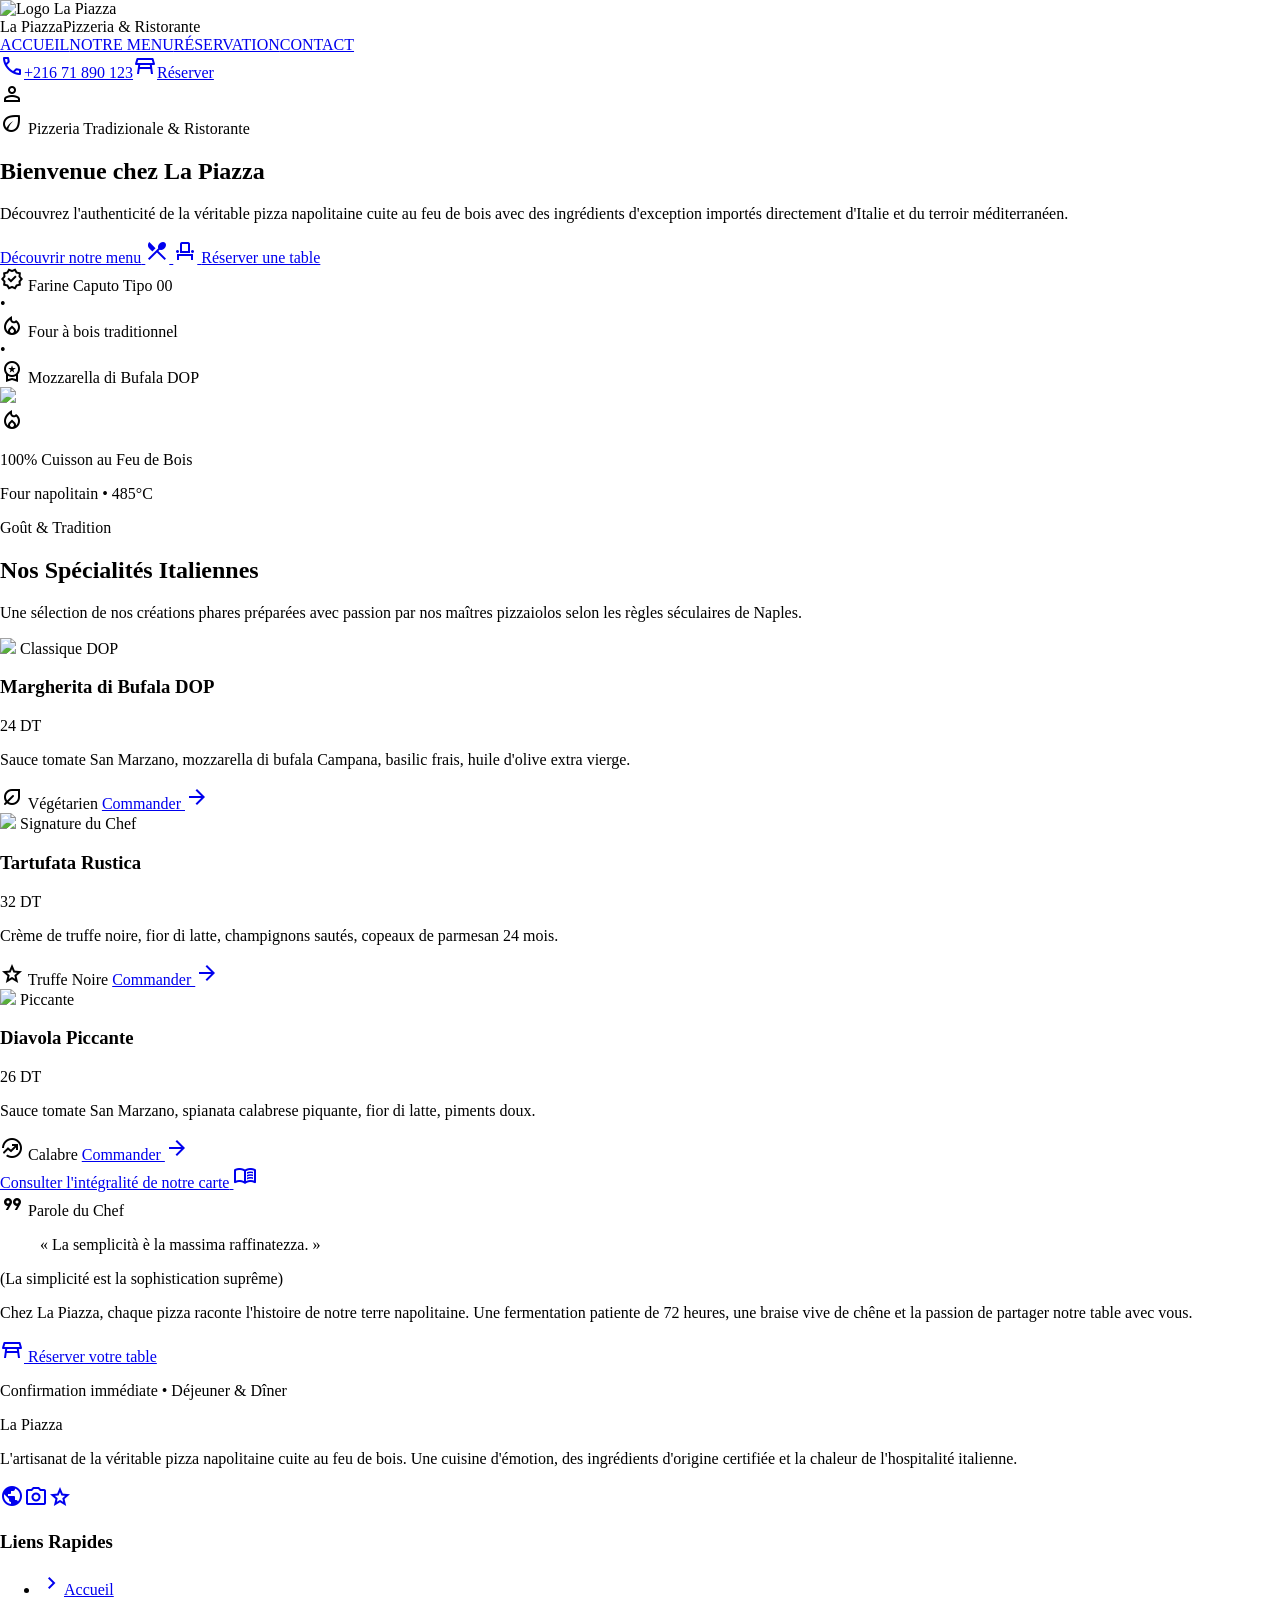
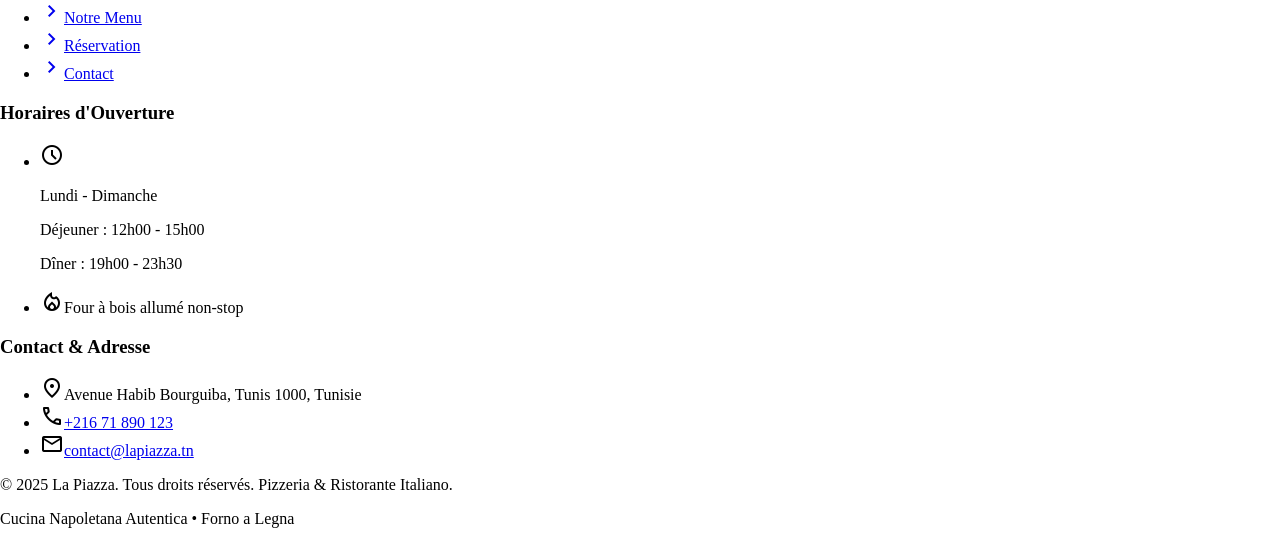
==== html/index.html @ 671ad326 "Ajout de la structure HTML de la page Accueil générée avec Google Stitch" ====
<!doctype html>

<html lang="fr">
  <head>
    <meta charset="utf-8" />
    <meta content="width=device-width, initial-scale=1.0" name="viewport" />
    <meta content="web_standard" name="shell-type" />
    <title>La Piazza - Trattoria &amp; Pizzeria Napoletana</title>
    <link href="https://fonts.googleapis.com" rel="preconnect" />
    <link crossorigin="" href="https://fonts.gstatic.com" rel="preconnect" />
    <link
      href="https://fonts.googleapis.com/css2?family=Playfair+Display:ital,wght@0,600;0,700;1,600&amp;family=Plus+Jakarta+Sans:wght@400;500;600;700&amp;display=swap"
      rel="stylesheet"
    />
    <link
      href="https://fonts.googleapis.com/css2?family=Material+Symbols+Outlined:opsz,wght,FILL,GRAD@20..48,100..700,0..1,-50..200"
      rel="stylesheet"
    />
    <link
      href="https://fonts.googleapis.com/css2?family=Material+Symbols+Outlined:wght,FILL@100..700,0..1&amp;display=swap"
      rel="stylesheet"
    />
    <style>
      @layer base {
        html,
        body {
          margin: 0;
          padding: 0;
        }
        body {
          overscroll-behavior: none;
        }
        main > :first-child {
          margin-top: 0 !important;
        }
        main > :last-child {
          margin-bottom: 0 !important;
        }
      }
      ::-webkit-scrollbar {
        display: none;
      }
    </style>
    <script src="https://cdn.tailwindcss.com"></script>
    <script id="tailwind-config">
      tailwind.config = {
        darkMode: "class",
        theme: {
          extend: {
            colors: {
              "surface-tint": "#b02d1c",
              "on-surface": "#2a170f",
              error: "#ba1a1a",
              "on-primary-fixed": "#400200",
              "on-secondary-container": "#347139",
              "surface-bright": "#fff8f6",
              "on-tertiary-fixed-variant": "#474743",
              "inverse-primary": "#ffb4a7",
              "on-tertiary": "#ffffff",
              background: "#fff8f6",
              "outline-variant": "#e1bfb9",
              surface: "#fff8f6",
              "secondary-container": "#b0f3ad",
              "surface-variant": "#ffdbce",
              "on-secondary-fixed-variant": "#12521e",
              tertiary: "#575753",
              "surface-container-lowest": "#ffffff",
              "surface-container": "#ffe9e2",
              "inverse-on-surface": "#ffede7",
              "error-container": "#ffdad6",
              "on-error-container": "#93000a",
              "primary-container": "#c83e2b",
              "tertiary-fixed-dim": "#c8c6c2",
              "inverse-surface": "#422b22",
              "tertiary-container": "#706f6b",
              "surface-container-high": "#ffe2d8",
              "surface-container-low": "#fff1ec",
              secondary: "#2e6b34",
              "on-error": "#ffffff",
              "on-secondary": "#ffffff",
              "surface-dim": "#f8d2c4",
              "on-primary-container": "#fff0ee",
              "on-primary-fixed-variant": "#8e1306",
              "on-surface-variant": "#59413d",
              "primary-fixed-dim": "#ffb4a7",
              primary: "#a62515",
              "on-background": "#2a170f",
              "on-secondary-fixed": "#002106",
              "tertiary-fixed": "#e5e2dd",
              "on-tertiary-fixed": "#1c1c19",
              "secondary-fixed": "#b0f3ad",
              "on-primary": "#ffffff",
              "secondary-fixed-dim": "#95d693",
              "on-tertiary-container": "#f6f3ee",
              "surface-container-highest": "#ffdbce",
              "primary-fixed": "#ffdad4",
              outline: "#8d706b",
            },
            borderRadius: {
              DEFAULT: "0.25rem",
              lg: "0.5rem",
              xl: "0.75rem",
              full: "9999px",
            },
            spacing: {
              "space-xl": "2.5rem",
              "space-lg": "1.5rem",
              margin: "3rem",
              "gutter-mobile": "1rem",
              gutter: "1.5rem",
              "margin-mobile": "1.25rem",
              "space-xs": "0.25rem",
              "space-md": "1rem",
              "space-sm": "0.5rem",
            },
            fontFamily: {
              "label-lg": ["Plus Jakarta Sans"],
              "label-sm": ["Plus Jakarta Sans"],
              "headline-sm": ["Playfair Display"],
              "headline-lg-mobile": ["Playfair Display"],
              "headline-xl-mobile": ["Playfair Display"],
              "body-sm": ["Plus Jakarta Sans"],
              "body-md": ["Plus Jakarta Sans"],
              "label-md": ["Plus Jakarta Sans"],
              "headline-md": ["Playfair Display"],
              "body-lg": ["Plus Jakarta Sans"],
              "headline-xl": ["Playfair Display"],
              "headline-lg": ["Playfair Display"],
            },
            fontSize: {
              "label-lg": [
                "0.875rem",
                {
                  lineHeight: "1.25rem",
                  letterSpacing: "0.04em",
                  fontWeight: "600",
                },
              ],
              "label-sm": [
                "0.6875rem",
                {
                  lineHeight: "0.875rem",
                  letterSpacing: "0.08em",
                  fontWeight: "500",
                },
              ],
              "headline-sm": [
                "1.25rem",
                {
                  lineHeight: "1.75rem",
                  letterSpacing: "0.01em",
                  fontWeight: "600",
                },
              ],
              "headline-lg-mobile": [
                "1.75rem",
                {
                  lineHeight: "2.25rem",
                  letterSpacing: "0em",
                  fontWeight: "600",
                },
              ],
              "headline-xl-mobile": [
                "2.25rem",
                {
                  lineHeight: "2.75rem",
                  letterSpacing: "-0.01em",
                  fontWeight: "600",
                },
              ],
              "body-sm": [
                "0.875rem",
                {
                  lineHeight: "1.25rem",
                  letterSpacing: "0.005em",
                  fontWeight: "400",
                },
              ],
              "body-md": [
                "1rem",
                {
                  lineHeight: "1.5rem",
                  letterSpacing: "0em",
                  fontWeight: "400",
                },
              ],
              "label-md": [
                "0.75rem",
                {
                  lineHeight: "1rem",
                  letterSpacing: "0.06em",
                  fontWeight: "600",
                },
              ],
              "headline-md": [
                "1.75rem",
                {
                  lineHeight: "2.25rem",
                  letterSpacing: "0em",
                  fontWeight: "600",
                },
              ],
              "body-lg": [
                "1.125rem",
                {
                  lineHeight: "1.75rem",
                  letterSpacing: "0em",
                  fontWeight: "400",
                },
              ],
              "headline-xl": [
                "3.5rem",
                {
                  lineHeight: "4rem",
                  letterSpacing: "-0.02em",
                  fontWeight: "600",
                },
              ],
              "headline-lg": [
                "2.5rem",
                {
                  lineHeight: "3rem",
                  letterSpacing: "-0.015em",
                  fontWeight: "600",
                },
              ],
            },
          },
        },
      };
    </script>
  </head>
  <body class="bg-surface text-on-surface antialiased">
    <header
      class="fixed top-0 left-0 w-full z-50 bg-surface-container-lowest/95 backdrop-blur-md shadow-[0_2px_12px_rgba(44,24,16,0.06)] border-b border-outline-variant/40"
    >
      <div
        class="h-20 max-w-7xl mx-auto px-6 lg:px-12 flex items-center justify-between gap-4"
      >
        <div class="flex items-center gap-3">
          <img
            alt="Logo La Piazza"
            class="h-8 w-auto object-contain"
            src="https://lh3.googleusercontent.com/aida/[base64]"
          />
          <div class="flex flex-col">
            <span
              class="font-headline-sm text-headline-sm text-on-surface font-bold tracking-tight leading-none"
              >La Piazza</span
            ><span
              class="font-label-sm text-label-sm uppercase tracking-widest text-secondary font-semibold mt-0.5"
              >Pizzeria &amp; Ristorante</span
            >
          </div>
        </div>
        <nav
          class="hidden lg:flex items-center gap-2"
          data-active-classes="bg-primary-container text-on-primary-container font-semibold rounded-lg px-3 py-1.5 shadow-sm"
        >
          <a
            aria-current="page"
            class="transition-colors bg-primary-container text-on-primary-container font-semibold rounded-lg px-3 py-1.5 shadow-sm"
            data-path="accueil"
            href="#"
            >ACCUEIL</a
          ><a
            class="px-3 py-1.5 font-label-lg text-label-lg text-on-surface-variant hover:text-on-surface transition-colors rounded-lg"
            data-path="notre-menu"
            href="#"
            >NOTRE MENU</a
          ><a
            class="px-3 py-1.5 font-label-lg text-label-lg text-on-surface-variant hover:text-on-surface transition-colors rounded-lg"
            data-path="reservation"
            href="#"
            >RÉSERVATION</a
          ><a
            class="px-3 py-1.5 font-label-lg text-label-lg text-on-surface-variant hover:text-on-surface transition-colors rounded-lg"
            data-path="contact"
            href="#"
            >CONTACT</a
          >
        </nav>
        <div class="flex items-center gap-4">
          <a
            class="hidden sm:flex items-center gap-2 px-3 py-1.5 rounded-full bg-surface-container-low text-on-surface-variant hover:text-on-surface transition-colors"
            href="tel:+21671890123"
            ><span class="material-symbols-outlined text-[18px] text-secondary"
              >call</span
            ><span
              class="font-label-sm text-label-sm font-semibold tracking-wider"
              >+216 71 890 123</span
            ></a
          ><a
            class="inline-flex items-center justify-center px-5 py-2.5 rounded-lg bg-primary-container text-on-primary-container font-label-lg text-label-lg tracking-wide hover:bg-primary transition-all shadow-sm active:scale-95"
            data-path="reservation"
            href="#"
            ><span class="material-symbols-outlined text-[18px] mr-1.5"
              >table_restaurant</span
            >Réserver</a
          >
          <div
            class="w-8 h-8 rounded-full bg-primary flex items-center justify-center shrink-0"
          >
            <span class="material-symbols-outlined text-on-primary text-[18px]"
              >person</span
            >
          </div>
        </div>
      </div>
    </header>
    <main class="w-full pt-20 bg-surface min-h-[calc(100vh-80px)]">
      <div class="flex flex-col w-full">
        <!-- 1. HERO SECTION -->
        <section
          class="w-full bg-surface-bright py-12 lg:py-20 px-6 lg:px-12 relative overflow-hidden"
        >
          <!-- Subtle ambient glow background decoration -->
          <div
            class="absolute -top-32 -left-32 w-96 h-96 rounded-full bg-surface-container opacity-60 blur-3xl pointer-events-none"
          ></div>
          <div
            class="absolute top-1/2 -right-32 w-96 h-96 rounded-full bg-surface-container-high opacity-40 blur-3xl pointer-events-none"
          ></div>
          <div class="max-w-7xl mx-auto relative z-10">
            <div
              class="grid grid-cols-1 lg:grid-cols-12 gap-12 lg:gap-16 items-center"
            >
              <!-- Left Column: Story & CTAs -->
              <div class="lg:col-span-7 flex flex-col items-start space-y-6">
                <!-- Italian Heritage Badge -->
                <div
                  class="inline-flex items-center gap-2 px-3.5 py-1.5 rounded-full bg-secondary/10 text-secondary"
                >
                  <span class="material-symbols-outlined text-[18px]">eco</span>
                  <span
                    class="font-label-sm text-label-sm uppercase tracking-wider font-semibold"
                    >Pizzeria Tradizionale &amp; Ristorante</span
                  >
                </div>
                <!-- Main Title -->
                <h1
                  class="font-headline-xl text-headline-xl text-on-surface tracking-tight leading-tight"
                >
                  Bienvenue chez
                  <span class="italic text-primary-container">La Piazza</span>
                </h1>
                <!-- Subtitle / Brand Promise -->
                <p
                  class="font-body-lg text-body-lg text-on-surface-variant max-w-2xl leading-relaxed"
                >
                  Découvrez l'authenticité de la véritable pizza napolitaine
                  cuite au feu de bois avec des ingrédients d'exception importés
                  directement d'Italie et du terroir méditerranéen.
                </p>
                <!-- Action Buttons -->
                <div class="flex flex-wrap items-center gap-4 pt-2">
                  <a
                    class="inline-flex items-center justify-center px-7 py-3.5 rounded-lg bg-primary-container text-on-primary-container font-label-lg text-label-lg shadow-md hover:bg-primary transition-all duration-200 transform hover:-translate-y-0.5"
                    data-path="notre-menu"
                    href="#"
                  >
                    <span>Découvrir notre menu</span>
                    <span class="material-symbols-outlined text-[18px] ml-2"
                      >restaurant_menu</span
                    >
                  </a>
                  <a
                    class="inline-flex items-center justify-center px-7 py-3.5 rounded-lg bg-surface-container-low text-on-surface font-label-lg text-label-lg shadow-sm hover:bg-on-surface hover:text-surface-container-lowest transition-all duration-200"
                    data-path="reservation"
                    href="#"
                  >
                    <span class="material-symbols-outlined text-[18px] mr-2"
                      >event_seat</span
                    >
                    <span>Réserver une table</span>
                  </a>
                </div>
                <!-- Quick Provenance Highlights -->
                <div class="pt-6 w-full">
                  <div
                    class="flex flex-wrap items-center gap-y-3 gap-x-6 text-on-surface-variant font-label-md text-label-md"
                  >
                    <div class="flex items-center gap-2">
                      <span
                        class="material-symbols-outlined text-secondary text-[18px]"
                        >verified</span
                      >
                      <span>Farine Caputo Tipo 00</span>
                    </div>
                    <span class="text-tertiary-fixed-dim hidden sm:inline"
                      >•</span
                    >
                    <div class="flex items-center gap-2">
                      <span
                        class="material-symbols-outlined text-primary-container text-[18px]"
                        >local_fire_department</span
                      >
                      <span>Four à bois traditionnel</span>
                    </div>
                    <span class="text-tertiary-fixed-dim hidden sm:inline"
                      >•</span
                    >
                    <div class="flex items-center gap-2">
                      <span
                        class="material-symbols-outlined text-secondary text-[18px]"
                        >workspace_premium</span
                      >
                      <span>Mozzarella di Bufala DOP</span>
                    </div>
                  </div>
                </div>
              </div>
              <!-- Right Column: Visual Anchor with Floating Badge -->
              <div class="lg:col-span-5 relative">
                <div class="relative mx-auto max-w-md lg:max-w-none">
                  <!-- Background Framing Card Accent -->
                  <div
                    class="absolute -inset-3 bg-surface-container rounded-2xl transform rotate-1 scale-98 transition-transform duration-500"
                  ></div>
                  <!-- Pizza Showcase Card -->
                  <div
                    class="relative rounded-2xl overflow-hidden shadow-xl bg-surface-container-lowest"
                  >
                    <img
                      class="w-full h-[420px] object-cover hover:scale-105 transition-transform duration-700"
                      data-alt="Close-up rustic table in an authentic Italian trattoria with a steaming Neapolitan pizza fresh from a wood-fired brick oven. Blistered leopard crust, creamy buffalo mozzarella melted with vibrant San Marzano tomato sauce, fresh green basil leaves, and a drizzle of golden olive oil. Warm amber glow and rustic wooden ambiance."
                      src="https://lh3.googleusercontent.com/aida-public/[base64]"
                    />
                    <!-- Floating Wood-fired Badge -->
                    <div
                      class="absolute bottom-4 left-4 right-4 sm:right-auto bg-surface-container-lowest/95 backdrop-blur-md px-4 py-3 rounded-xl shadow-lg flex items-center gap-3"
                    >
                      <div
                        class="w-10 h-10 rounded-lg bg-primary-container flex items-center justify-center text-on-primary-container shrink-0"
                      >
                        <span class="material-symbols-outlined text-[22px]"
                          >local_fire_department</span
                        >
                      </div>
                      <div>
                        <p
                          class="font-label-lg text-label-lg text-on-surface font-bold leading-tight"
                        >
                          100% Cuisson au Feu de Bois
                        </p>
                        <p
                          class="font-label-sm text-label-sm text-secondary font-medium mt-0.5"
                        >
                          Four napolitain • 485°C
                        </p>
                      </div>
                    </div>
                  </div>
                </div>
              </div>
            </div>
          </div>
        </section>
        <!-- 2. SECTION 'NOS SPÉCIALITÉS' -->
        <section class="w-full bg-surface py-20 px-6 lg:px-12">
          <div class="max-w-7xl mx-auto space-y-14">
            <!-- Section Header -->
            <div class="text-center max-w-2xl mx-auto space-y-3">
              <span
                class="inline-block font-label-md text-label-md text-secondary font-bold tracking-widest uppercase"
              >
                Goût &amp; Tradition
              </span>
              <h2
                class="font-headline-lg text-headline-lg text-on-surface tracking-tight"
              >
                Nos Spécialités Italiennes
              </h2>
              <p
                class="font-body-md text-body-md text-on-surface-variant leading-relaxed"
              >
                Une sélection de nos créations phares préparées avec passion par
                nos maîtres pizzaiolos selon les règles séculaires de Naples.
              </p>
            </div>
            <!-- 3-Column Dish Cards -->
            <div class="grid grid-cols-1 md:grid-cols-2 lg:grid-cols-3 gap-8">
              <!-- Card 1: Margherita di Bufala DOP -->
              <article
                class="group rounded-2xl bg-surface-container-lowest p-5 flex flex-col justify-between shadow-sm hover:shadow-xl transition-all duration-300 transform hover:-translate-y-1"
              >
                <div class="space-y-4">
                  <div
                    class="relative w-full h-56 rounded-xl overflow-hidden bg-surface-container"
                  >
                    <img
                      class="w-full h-full object-cover group-hover:scale-105 transition-transform duration-500"
                      data-alt="Traditional Neapolitan Margherita di Bufala pizza with thick airy blistered cornicione crust, red San Marzano sauce, generous white buffalo mozzarella pools, fresh vibrant green basil leaves, and golden extra virgin olive oil drops on ceramic plate."
                      src="https://lh3.googleusercontent.com/aida-public/[base64]"
                    />
                    <span
                      class="absolute top-3 left-3 bg-secondary/90 backdrop-blur-xs text-on-secondary px-3 py-1 rounded-full font-label-sm text-label-sm tracking-wide uppercase font-semibold"
                    >
                      Classique DOP
                    </span>
                  </div>
                  <div class="space-y-2">
                    <div class="flex items-baseline justify-between gap-3">
                      <h3
                        class="font-headline-sm text-headline-sm text-on-surface font-bold group-hover:text-primary-container transition-colors"
                      >
                        Margherita di Bufala DOP
                      </h3>
                      <span
                        class="font-label-lg text-label-lg text-primary-container font-bold shrink-0"
                      >
                        24 DT
                      </span>
                    </div>
                    <p
                      class="font-body-sm text-body-sm text-on-surface-variant leading-relaxed"
                    >
                      Sauce tomate San Marzano, mozzarella di bufala Campana,
                      basilic frais, huile d'olive extra vierge.
                    </p>
                  </div>
                </div>
                <div class="pt-6 mt-4 flex items-center justify-between">
                  <span
                    class="inline-flex items-center gap-1.5 px-2.5 py-1 rounded-full bg-secondary/10 text-secondary font-label-sm text-label-sm"
                  >
                    <span class="material-symbols-outlined text-[14px]"
                      >nest_eco_leaf</span
                    >
                    Végétarien
                  </span>
                  <a
                    class="inline-flex items-center text-primary-container font-label-lg text-label-lg group-hover:translate-x-1 transition-transform"
                    data-path="reservation"
                    href="#"
                  >
                    Commander
                    <span class="material-symbols-outlined text-[18px] ml-1"
                      >arrow_forward</span
                    >
                  </a>
                </div>
              </article>
              <!-- Card 2: Tartufata Rustica -->
              <article
                class="group rounded-2xl bg-surface-container-lowest p-5 flex flex-col justify-between shadow-sm hover:shadow-xl transition-all duration-300 transform hover:-translate-y-1"
              >
                <div class="space-y-4">
                  <div
                    class="relative w-full h-56 rounded-xl overflow-hidden bg-surface-container"
                  >
                    <img
                      class="w-full h-full object-cover group-hover:scale-105 transition-transform duration-500"
                      data-alt="Gourmet white pizza Tartufata topped with generous black truffle cream, melting fior di latte mozzarella, tender sauteed porcini mushrooms, and shaved 24-month aged Parmigiano Reggiano on an airy charred dough crust."
                      src="https://lh3.googleusercontent.com/aida-public/[base64]"
                    />
                    <span
                      class="absolute top-3 left-3 bg-surface-container-highest/90 backdrop-blur-xs text-on-surface px-3 py-1 rounded-full font-label-sm text-label-sm tracking-wide uppercase font-semibold"
                    >
                      Signature du Chef
                    </span>
                  </div>
                  <div class="space-y-2">
                    <div class="flex items-baseline justify-between gap-3">
                      <h3
                        class="font-headline-sm text-headline-sm text-on-surface font-bold group-hover:text-primary-container transition-colors"
                      >
                        Tartufata Rustica
                      </h3>
                      <span
                        class="font-label-lg text-label-lg text-primary-container font-bold shrink-0"
                      >
                        32 DT
                      </span>
                    </div>
                    <p
                      class="font-body-sm text-body-sm text-on-surface-variant leading-relaxed"
                    >
                      Crème de truffe noire, fior di latte, champignons sautés,
                      copeaux de parmesan 24 mois.
                    </p>
                  </div>
                </div>
                <div class="pt-6 mt-4 flex items-center justify-between">
                  <span
                    class="inline-flex items-center gap-1.5 px-2.5 py-1 rounded-full bg-surface-container text-on-surface-variant font-label-sm text-label-sm"
                  >
                    <span class="material-symbols-outlined text-[14px]"
                      >star</span
                    >
                    Truffe Noire
                  </span>
                  <a
                    class="inline-flex items-center text-primary-container font-label-lg text-label-lg group-hover:translate-x-1 transition-transform"
                    data-path="reservation"
                    href="#"
                  >
                    Commander
                    <span class="material-symbols-outlined text-[18px] ml-1"
                      >arrow_forward</span
                    >
                  </a>
                </div>
              </article>
              <!-- Card 3: Diavola Piccante -->
              <article
                class="group rounded-2xl bg-surface-container-lowest p-5 flex flex-col justify-between shadow-sm hover:shadow-xl transition-all duration-300 transform hover:-translate-y-1"
              >
                <div class="space-y-4">
                  <div
                    class="relative w-full h-56 rounded-xl overflow-hidden bg-surface-container"
                  >
                    <img
                      class="w-full h-full object-cover group-hover:scale-105 transition-transform duration-500"
                      data-alt="Spicy Diavola pizza with wood-fired crispy crust, rich tomato base, molten fior di latte cheese, thinly sliced spicy Calabrian spianata salami, and mild chili peppers baked to perfection."
                      src="https://lh3.googleusercontent.com/aida-public/[base64]"
                    />
                    <span
                      class="absolute top-3 left-3 bg-primary-container/90 backdrop-blur-xs text-on-primary-container px-3 py-1 rounded-full font-label-sm text-label-sm tracking-wide uppercase font-semibold"
                    >
                      Piccante
                    </span>
                  </div>
                  <div class="space-y-2">
                    <div class="flex items-baseline justify-between gap-3">
                      <h3
                        class="font-headline-sm text-headline-sm text-on-surface font-bold group-hover:text-primary-container transition-colors"
                      >
                        Diavola Piccante
                      </h3>
                      <span
                        class="font-label-lg text-label-lg text-primary-container font-bold shrink-0"
                      >
                        26 DT
                      </span>
                    </div>
                    <p
                      class="font-body-sm text-body-sm text-on-surface-variant leading-relaxed"
                    >
                      Sauce tomate San Marzano, spianata calabrese piquante,
                      fior di latte, piments doux.
                    </p>
                  </div>
                </div>
                <div class="pt-6 mt-4 flex items-center justify-between">
                  <span
                    class="inline-flex items-center gap-1.5 px-2.5 py-1 rounded-full bg-primary-fixed text-on-primary-fixed-variant font-label-sm text-label-sm"
                  >
                    <span class="material-symbols-outlined text-[14px]"
                      >whatshot</span
                    >
                    Calabre
                  </span>
                  <a
                    class="inline-flex items-center text-primary-container font-label-lg text-label-lg group-hover:translate-x-1 transition-transform"
                    data-path="reservation"
                    href="#"
                  >
                    Commander
                    <span class="material-symbols-outlined text-[18px] ml-1"
                      >arrow_forward</span
                    >
                  </a>
                </div>
              </article>
            </div>
            <!-- Menu CTA Center Anchor -->
            <div class="flex justify-center pt-4">
              <a
                class="inline-flex items-center gap-2 px-6 py-3 rounded-lg bg-surface-container-high text-on-surface font-label-lg text-label-lg hover:bg-surface-variant transition-colors shadow-sm"
                data-path="notre-menu"
                href="#"
              >
                <span>Consulter l'intégralité de notre carte</span>
                <span class="material-symbols-outlined text-[18px]"
                  >menu_book</span
                >
              </a>
            </div>
          </div>
        </section>
        <!-- 3. INTERMEDIATE WELCOMING BANNER (CHEF QUOTE) -->
        <section class="w-full pb-20 px-6 lg:px-12 bg-surface">
          <div class="max-w-7xl mx-auto">
            <div
              class="relative rounded-3xl overflow-hidden bg-inverse-surface text-inverse-on-surface px-8 py-14 lg:p-16 shadow-xl"
            >
              <!-- Background Ambient Glows inside banner -->
              <div
                class="absolute -right-20 -bottom-20 w-80 h-80 rounded-full bg-primary/20 blur-3xl pointer-events-none"
              ></div>
              <div
                class="absolute -left-20 -top-20 w-80 h-80 rounded-full bg-secondary/20 blur-3xl pointer-events-none"
              ></div>
              <div
                class="relative z-10 grid grid-cols-1 lg:grid-cols-12 gap-10 items-center"
              >
                <div class="lg:col-span-8 space-y-6">
                  <div
                    class="inline-flex items-center gap-2 text-secondary-fixed"
                  >
                    <span class="material-symbols-outlined text-[20px]"
                      >format_quote</span
                    >
                    <span
                      class="font-label-sm text-label-sm uppercase tracking-widest font-semibold"
                      >Parole du Chef</span
                    >
                  </div>
                  <div class="space-y-2">
                    <blockquote
                      class="font-headline-md text-headline-md text-surface-container-lowest font-medium leading-snug"
                    >
                      « La semplicità è la massima raffinatezza. »
                    </blockquote>
                    <p
                      class="font-body-md text-body-md text-surface-dim italic"
                    >
                      (La simplicité est la sophistication suprême)
                    </p>
                  </div>
                  <p
                    class="font-body-sm text-body-sm text-surface-dim max-w-2xl leading-relaxed"
                  >
                    Chez La Piazza, chaque pizza raconte l'histoire de notre
                    terre napolitaine. Une fermentation patiente de 72 heures,
                    une braise vive de chêne et la passion de partager notre
                    table avec vous.
                  </p>
                </div>
                <div
                  class="lg:col-span-4 flex flex-col sm:flex-row lg:flex-col items-start lg:items-end justify-center gap-4"
                >
                  <a
                    class="w-full sm:w-auto lg:w-full inline-flex items-center justify-center px-8 py-4 rounded-xl bg-primary-container text-on-primary-container font-label-lg text-label-lg shadow-lg hover:bg-primary transition-all duration-200 transform hover:scale-[1.02] text-center"
                    data-path="reservation"
                    href="#"
                  >
                    <span class="material-symbols-outlined text-[20px] mr-2"
                      >table_restaurant</span
                    >
                    <span>Réserver votre table</span>
                  </a>
                  <p
                    class="font-label-sm text-label-sm text-tertiary-fixed-dim text-center lg:text-right w-full"
                  >
                    Confirmation immédiate • Déjeuner &amp; Dîner
                  </p>
                </div>
              </div>
            </div>
          </div>
        </section>
      </div>
    </main>
    <footer
      class="w-full bg-inverse-surface text-inverse-on-surface pt-16 pb-8 border-t border-outline/20"
    >
      <div class="max-w-7xl mx-auto px-6 lg:px-12">
        <div
          class="grid grid-cols-1 md:grid-cols-2 lg:grid-cols-4 gap-10 pb-12"
        >
          <div class="space-y-4">
            <div class="flex items-center gap-3">
              <span
                class="font-headline-md text-headline-md text-surface-container-lowest font-bold tracking-tight"
                >La Piazza</span
              >
              <div
                class="flex h-3 w-6 rounded-xs overflow-hidden shadow-xs shrink-0"
              >
                <span class="w-1/3 h-full bg-secondary"></span
                ><span class="w-1/3 h-full bg-surface-container-lowest"></span
                ><span class="w-1/3 h-full bg-primary-container"></span>
              </div>
            </div>
            <p
              class="font-body-sm text-body-sm text-surface-dim leading-relaxed"
            >
              L'artisanat de la véritable pizza napolitaine cuite au feu de
              bois. Une cuisine d'émotion, des ingrédients d'origine certifiée
              et la chaleur de l'hospitalité italienne.
            </p>
            <div class="flex items-center gap-3 pt-2">
              <a
                aria-label="Facebook"
                class="w-9 h-9 rounded-full bg-tertiary-container/40 flex items-center justify-center text-surface-container-lowest hover:bg-primary-container hover:text-on-primary-container transition-all"
                href="#"
                ><span class="material-symbols-outlined text-[18px]"
                  >public</span
                ></a
              ><a
                aria-label="Instagram"
                class="w-9 h-9 rounded-full bg-tertiary-container/40 flex items-center justify-center text-surface-container-lowest hover:bg-primary-container hover:text-on-primary-container transition-all"
                href="#"
                ><span class="material-symbols-outlined text-[18px]"
                  >photo_camera</span
                ></a
              ><a
                aria-label="TripAdvisor"
                class="w-9 h-9 rounded-full bg-tertiary-container/40 flex items-center justify-center text-surface-container-lowest hover:bg-primary-container hover:text-on-primary-container transition-all"
                href="#"
                ><span class="material-symbols-outlined text-[18px]"
                  >star</span
                ></a
              >
            </div>
          </div>
          <div class="space-y-4">
            <h3
              class="font-headline-sm text-headline-sm text-surface-container-lowest font-bold"
            >
              Liens Rapides
            </h3>
            <ul class="space-y-2.5">
              <li role="none">
                <a
                  class="font-body-sm text-body-sm text-surface-dim hover:text-surface-container-lowest transition-colors flex items-center gap-2"
                  data-path="accueil"
                  href="#"
                  ><span
                    class="material-symbols-outlined text-[14px] text-primary-fixed-dim"
                    >chevron_right</span
                  >Accueil</a
                >
              </li>
              <li role="none">
                <a
                  class="font-body-sm text-body-sm text-surface-dim hover:text-surface-container-lowest transition-colors flex items-center gap-2"
                  data-path="notre-menu"
                  href="#"
                  ><span
                    class="material-symbols-outlined text-[14px] text-primary-fixed-dim"
                    >chevron_right</span
                  >Notre Menu</a
                >
              </li>
              <li role="none">
                <a
                  class="font-body-sm text-body-sm text-surface-dim hover:text-surface-container-lowest transition-colors flex items-center gap-2"
                  data-path="reservation"
                  href="#"
                  ><span
                    class="material-symbols-outlined text-[14px] text-primary-fixed-dim"
                    >chevron_right</span
                  >Réservation</a
                >
              </li>
              <li role="none">
                <a
                  class="font-body-sm text-body-sm text-surface-dim hover:text-surface-container-lowest transition-colors flex items-center gap-2"
                  data-path="contact"
                  href="#"
                  ><span
                    class="material-symbols-outlined text-[14px] text-primary-fixed-dim"
                    >chevron_right</span
                  >Contact</a
                >
              </li>
            </ul>
          </div>
          <div class="space-y-4">
            <h3
              class="font-headline-sm text-headline-sm text-surface-container-lowest font-bold"
            >
              Horaires d'Ouverture
            </h3>
            <ul class="space-y-3 font-body-sm text-body-sm text-surface-dim">
              <li class="flex items-start gap-2.5">
                <span
                  class="material-symbols-outlined text-secondary-fixed-dim text-[18px] mt-0.5"
                  >schedule</span
                >
                <div>
                  <p class="font-semibold text-surface-container-lowest">
                    Lundi - Dimanche
                  </p>
                  <p>Déjeuner : 12h00 - 15h00</p>
                  <p>Dîner : 19h00 - 23h30</p>
                </div>
              </li>
              <li class="flex items-center gap-2.5 text-secondary-fixed">
                <span class="material-symbols-outlined text-[18px]"
                  >local_fire_department</span
                ><span
                  class="font-label-sm text-label-sm uppercase tracking-wider font-semibold"
                  >Four à bois allumé non-stop</span
                >
              </li>
            </ul>
          </div>
          <div class="space-y-4">
            <h3
              class="font-headline-sm text-headline-sm text-surface-container-lowest font-bold"
            >
              Contact &amp; Adresse
            </h3>
            <ul class="space-y-3 font-body-sm text-body-sm text-surface-dim">
              <li class="flex items-start gap-2.5">
                <span
                  class="material-symbols-outlined text-primary-fixed-dim text-[18px] mt-0.5"
                  >location_on</span
                ><span>Avenue Habib Bourguiba, Tunis 1000, Tunisie</span>
              </li>
              <li class="flex items-center gap-2.5">
                <span
                  class="material-symbols-outlined text-primary-fixed-dim text-[18px]"
                  >call</span
                ><a
                  class="hover:text-surface-container-lowest transition-colors"
                  href="tel:+21671890123"
                  >+216 71 890 123</a
                >
              </li>
              <li class="flex items-center gap-2.5">
                <span
                  class="material-symbols-outlined text-primary-fixed-dim text-[18px]"
                  >mail</span
                ><a
                  class="hover:text-surface-container-lowest transition-colors"
                  href="mailto:contact@lapiazza.tn"
                  >contact@lapiazza.tn</a
                >
              </li>
            </ul>
          </div>
        </div>
        <div
          class="pt-8 border-t border-outline/15 flex flex-col sm:flex-row items-center justify-between gap-4 text-center sm:text-left"
        >
          <p class="font-body-sm text-body-sm text-surface-dim">
            © 2025 La Piazza. Tous droits réservés. Pizzeria &amp; Ristorante
            Italiano.
          </p>
          <p
            class="font-label-sm text-label-sm text-tertiary-fixed-dim uppercase tracking-wider"
          >
            Cucina Napoletana Autentica • Forno a Legna
          </p>
        </div>
      </div>
    </footer>
  </body>
</html>
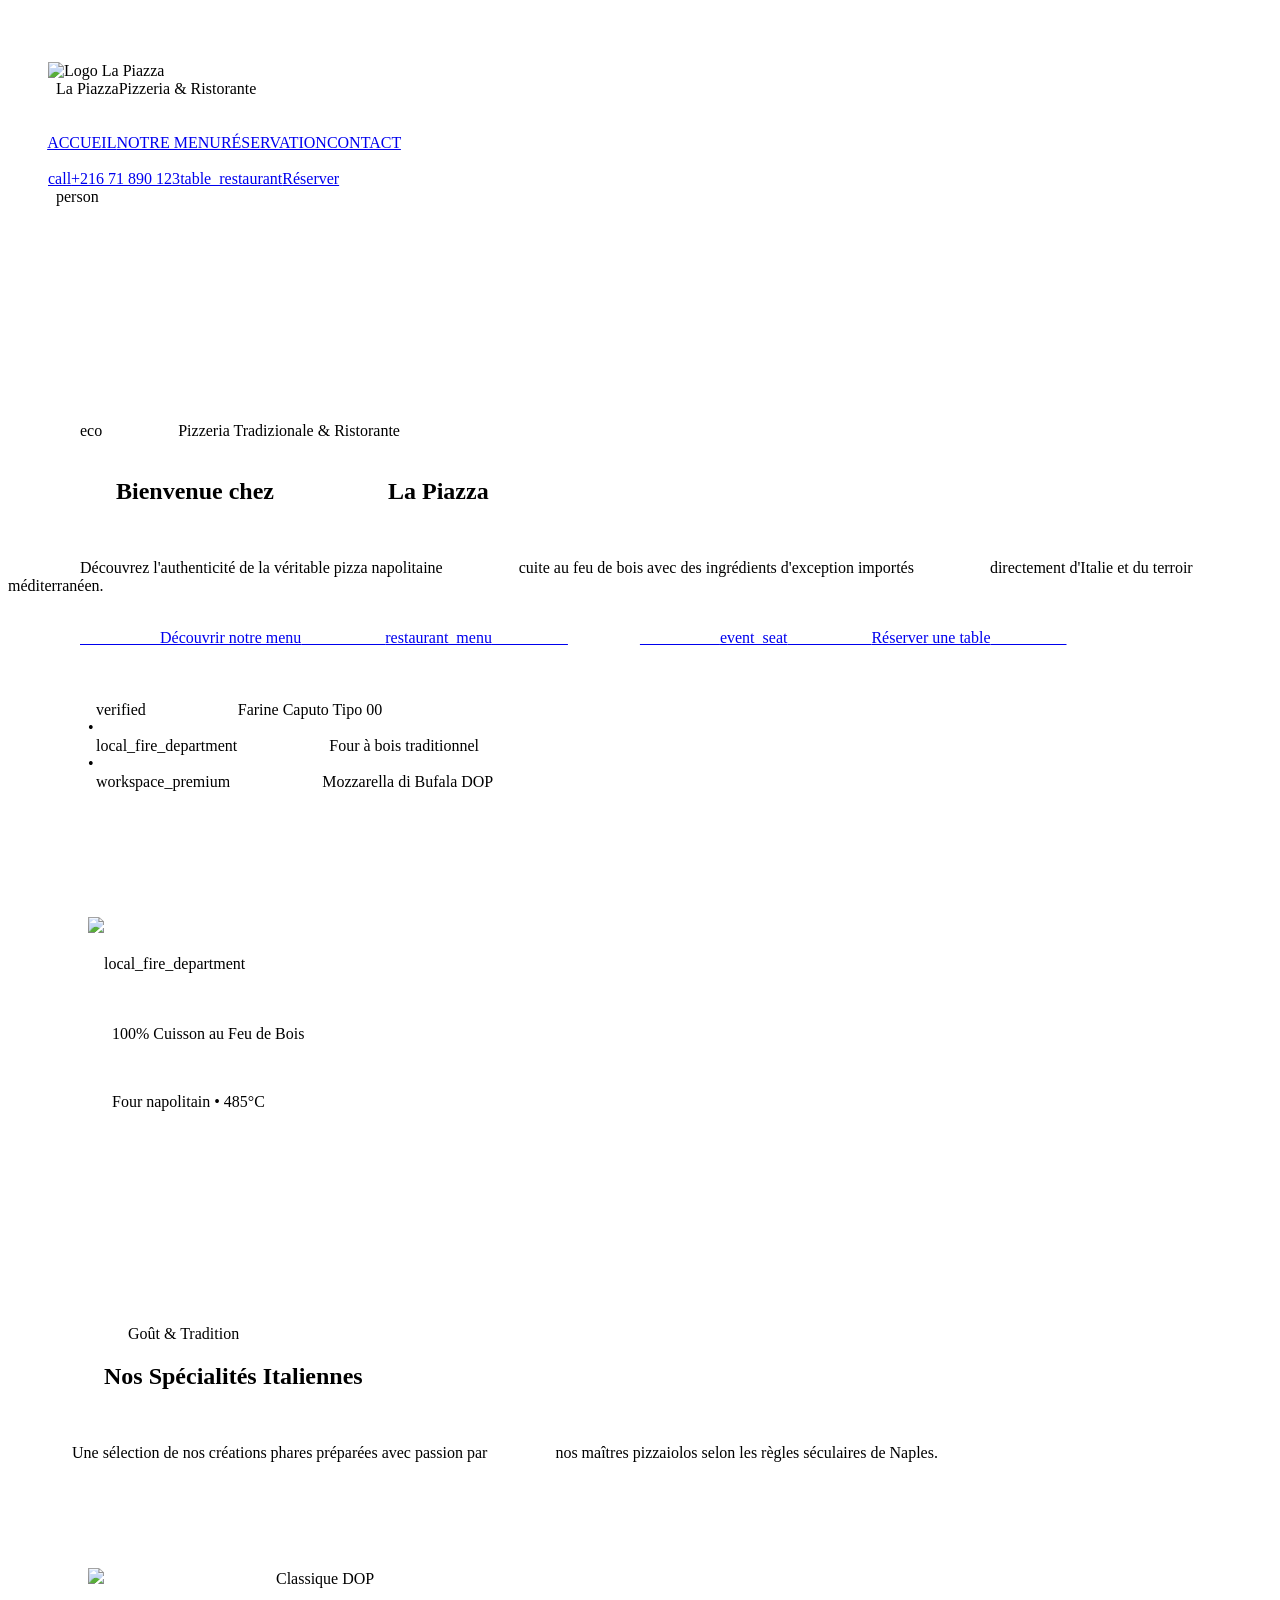
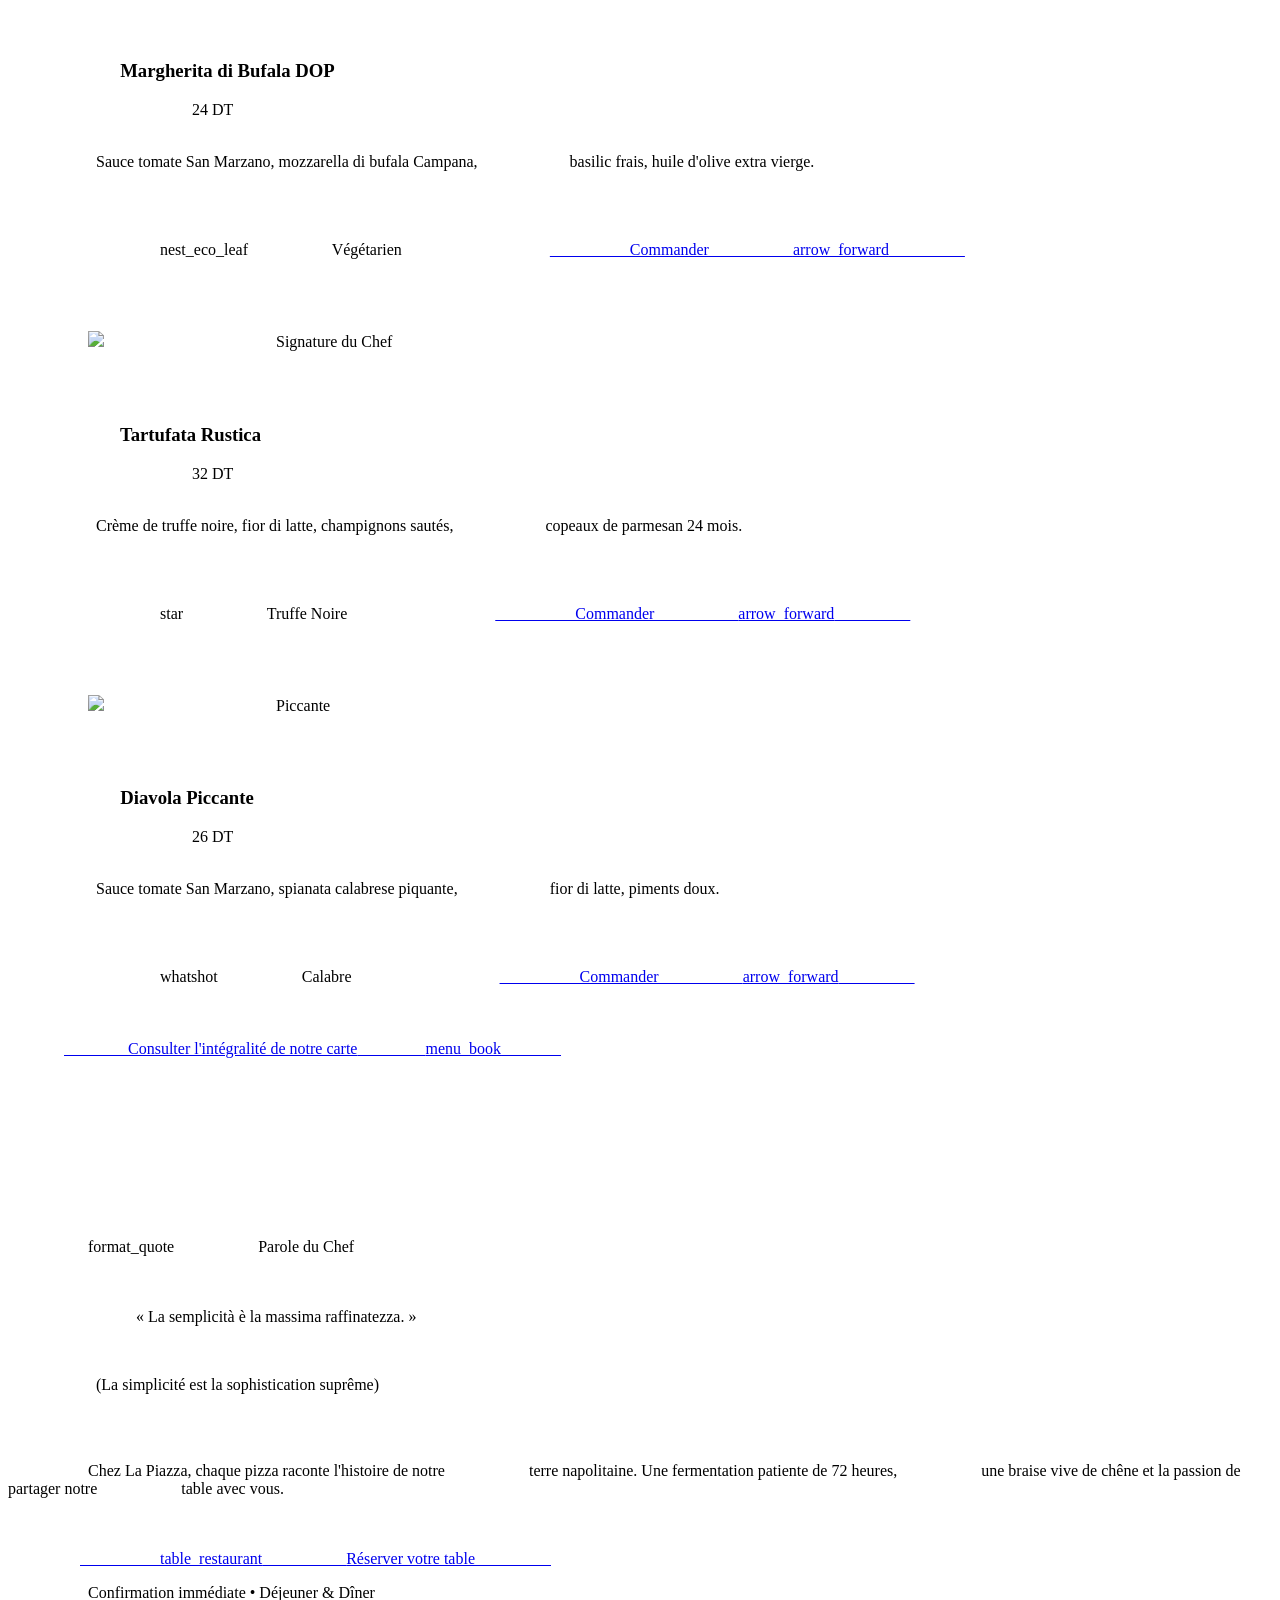
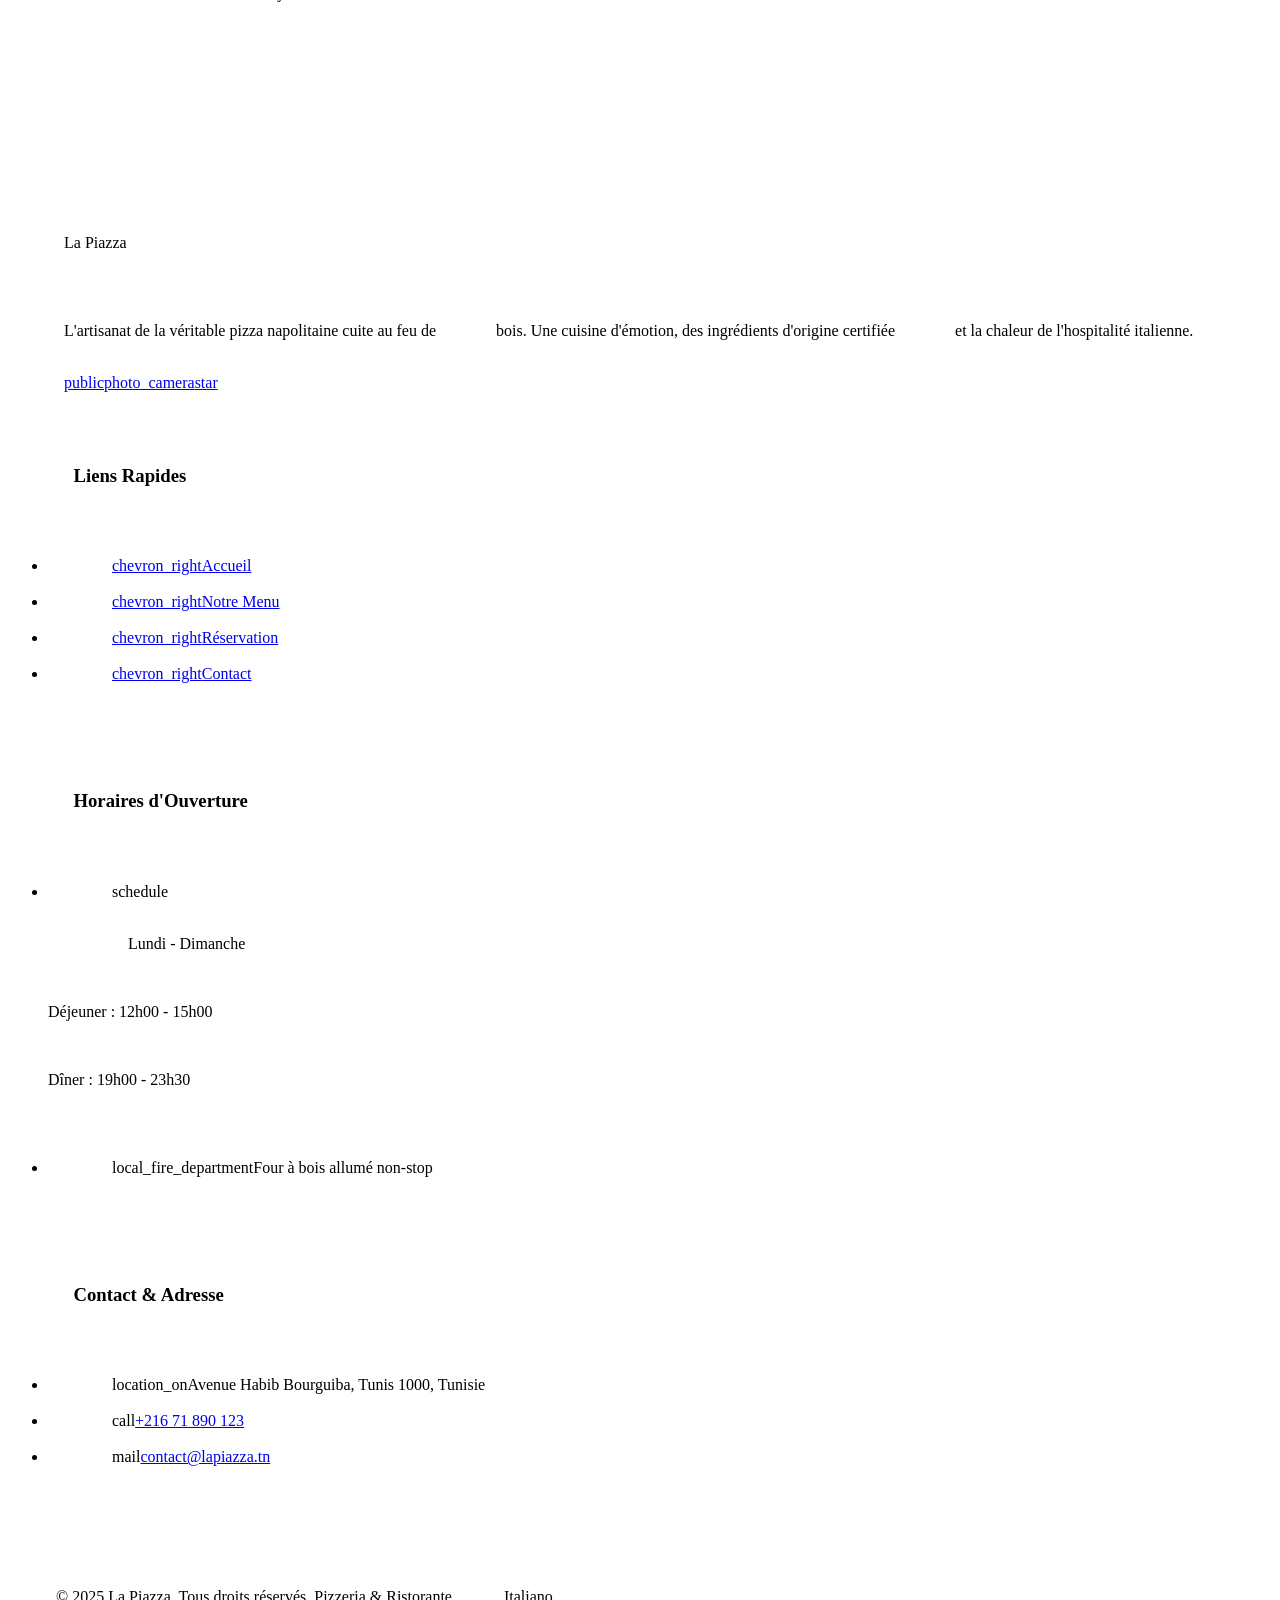
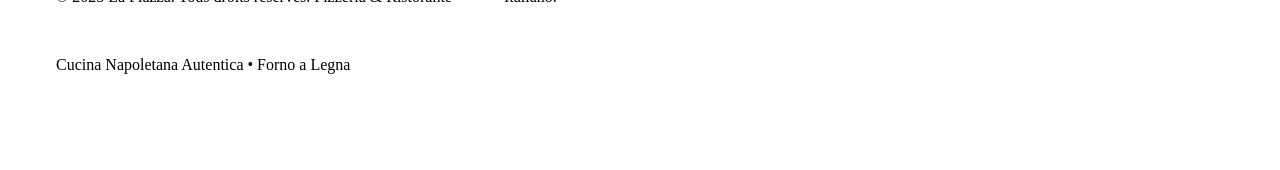
==== commit 44e48633: "Séparation et organisation du code HTML, CSS et JavaScript de la page Accueil" ====
--- a/html/index.html
+++ b/html/index.html
@@ -1,944 +1,1195 @@
 <!doctype html>
 
 <html lang="fr">
-  <head>
-    <meta charset="utf-8" />
-    <meta content="width=device-width, initial-scale=1.0" name="viewport" />
-    <meta content="web_standard" name="shell-type" />
-    <title>La Piazza - Trattoria &amp; Pizzeria Napoletana</title>
-    <link href="https://fonts.googleapis.com" rel="preconnect" />
-    <link crossorigin="" href="https://fonts.gstatic.com" rel="preconnect" />
-    <link
-      href="https://fonts.googleapis.com/css2?family=Playfair+Display:ital,wght@0,600;0,700;1,600&amp;family=Plus+Jakarta+Sans:wght@400;500;600;700&amp;display=swap"
-      rel="stylesheet"
-    />
-    <link
-      href="https://fonts.googleapis.com/css2?family=Material+Symbols+Outlined:opsz,wght,FILL,GRAD@20..48,100..700,0..1,-50..200"
-      rel="stylesheet"
-    />
-    <link
-      href="https://fonts.googleapis.com/css2?family=Material+Symbols+Outlined:wght,FILL@100..700,0..1&amp;display=swap"
-      rel="stylesheet"
-    />
-    <style>
-      @layer base {
-        html,
-        body {
-          margin: 0;
-          padding: 0;
-        }
-        body {
-          overscroll-behavior: none;
-        }
-        main > :first-child {
-          margin-top: 0 !important;
-        }
-        main > :last-child {
-          margin-bottom: 0 !important;
-        }
-      }
-      ::-webkit-scrollbar {
-        display: none;
-      }
-    </style>
-    <script src="https://cdn.tailwindcss.com"></script>
-    <script id="tailwind-config">
-      tailwind.config = {
-        darkMode: "class",
-        theme: {
-          extend: {
-            colors: {
-              "surface-tint": "#b02d1c",
-              "on-surface": "#2a170f",
-              error: "#ba1a1a",
-              "on-primary-fixed": "#400200",
-              "on-secondary-container": "#347139",
-              "surface-bright": "#fff8f6",
-              "on-tertiary-fixed-variant": "#474743",
-              "inverse-primary": "#ffb4a7",
-              "on-tertiary": "#ffffff",
-              background: "#fff8f6",
-              "outline-variant": "#e1bfb9",
-              surface: "#fff8f6",
-              "secondary-container": "#b0f3ad",
-              "surface-variant": "#ffdbce",
-              "on-secondary-fixed-variant": "#12521e",
-              tertiary: "#575753",
-              "surface-container-lowest": "#ffffff",
-              "surface-container": "#ffe9e2",
-              "inverse-on-surface": "#ffede7",
-              "error-container": "#ffdad6",
-              "on-error-container": "#93000a",
-              "primary-container": "#c83e2b",
-              "tertiary-fixed-dim": "#c8c6c2",
-              "inverse-surface": "#422b22",
-              "tertiary-container": "#706f6b",
-              "surface-container-high": "#ffe2d8",
-              "surface-container-low": "#fff1ec",
-              secondary: "#2e6b34",
-              "on-error": "#ffffff",
-              "on-secondary": "#ffffff",
-              "surface-dim": "#f8d2c4",
-              "on-primary-container": "#fff0ee",
-              "on-primary-fixed-variant": "#8e1306",
-              "on-surface-variant": "#59413d",
-              "primary-fixed-dim": "#ffb4a7",
-              primary: "#a62515",
-              "on-background": "#2a170f",
-              "on-secondary-fixed": "#002106",
-              "tertiary-fixed": "#e5e2dd",
-              "on-tertiary-fixed": "#1c1c19",
-              "secondary-fixed": "#b0f3ad",
-              "on-primary": "#ffffff",
-              "secondary-fixed-dim": "#95d693",
-              "on-tertiary-container": "#f6f3ee",
-              "surface-container-highest": "#ffdbce",
-              "primary-fixed": "#ffdad4",
-              outline: "#8d706b",
-            },
-            borderRadius: {
-              DEFAULT: "0.25rem",
-              lg: "0.5rem",
-              xl: "0.75rem",
-              full: "9999px",
-            },
-            spacing: {
-              "space-xl": "2.5rem",
-              "space-lg": "1.5rem",
-              margin: "3rem",
-              "gutter-mobile": "1rem",
-              gutter: "1.5rem",
-              "margin-mobile": "1.25rem",
-              "space-xs": "0.25rem",
-              "space-md": "1rem",
-              "space-sm": "0.5rem",
-            },
-            fontFamily: {
-              "label-lg": ["Plus Jakarta Sans"],
-              "label-sm": ["Plus Jakarta Sans"],
-              "headline-sm": ["Playfair Display"],
-              "headline-lg-mobile": ["Playfair Display"],
-              "headline-xl-mobile": ["Playfair Display"],
-              "body-sm": ["Plus Jakarta Sans"],
-              "body-md": ["Plus Jakarta Sans"],
-              "label-md": ["Plus Jakarta Sans"],
-              "headline-md": ["Playfair Display"],
-              "body-lg": ["Plus Jakarta Sans"],
-              "headline-xl": ["Playfair Display"],
-              "headline-lg": ["Playfair Display"],
-            },
-            fontSize: {
-              "label-lg": [
-                "0.875rem",
-                {
-                  lineHeight: "1.25rem",
-                  letterSpacing: "0.04em",
-                  fontWeight: "600",
-                },
-              ],
-              "label-sm": [
-                "0.6875rem",
-                {
-                  lineHeight: "0.875rem",
-                  letterSpacing: "0.08em",
-                  fontWeight: "500",
-                },
-              ],
-              "headline-sm": [
-                "1.25rem",
-                {
-                  lineHeight: "1.75rem",
-                  letterSpacing: "0.01em",
-                  fontWeight: "600",
-                },
-              ],
-              "headline-lg-mobile": [
-                "1.75rem",
-                {
-                  lineHeight: "2.25rem",
-                  letterSpacing: "0em",
-                  fontWeight: "600",
-                },
-              ],
-              "headline-xl-mobile": [
-                "2.25rem",
-                {
-                  lineHeight: "2.75rem",
-                  letterSpacing: "-0.01em",
-                  fontWeight: "600",
-                },
-              ],
-              "body-sm": [
-                "0.875rem",
-                {
-                  lineHeight: "1.25rem",
-                  letterSpacing: "0.005em",
-                  fontWeight: "400",
-                },
-              ],
-              "body-md": [
-                "1rem",
-                {
-                  lineHeight: "1.5rem",
-                  letterSpacing: "0em",
-                  fontWeight: "400",
-                },
-              ],
-              "label-md": [
-                "0.75rem",
-                {
-                  lineHeight: "1rem",
-                  letterSpacing: "0.06em",
-                  fontWeight: "600",
-                },
-              ],
-              "headline-md": [
-                "1.75rem",
-                {
-                  lineHeight: "2.25rem",
-                  letterSpacing: "0em",
-                  fontWeight: "600",
-                },
-              ],
-              "body-lg": [
-                "1.125rem",
-                {
-                  lineHeight: "1.75rem",
-                  letterSpacing: "0em",
-                  fontWeight: "400",
-                },
-              ],
-              "headline-xl": [
-                "3.5rem",
-                {
-                  lineHeight: "4rem",
-                  letterSpacing: "-0.02em",
-                  fontWeight: "600",
-                },
-              ],
-              "headline-lg": [
-                "2.5rem",
-                {
-                  lineHeight: "3rem",
-                  letterSpacing: "-0.015em",
-                  fontWeight: "600",
-                },
-              ],
-            },
-          },
-        },
-      };
-    </script>
-  </head>
-  <body class="bg-surface text-on-surface antialiased">
-    <header
-      class="fixed top-0 left-0 w-full z-50 bg-surface-container-lowest/95 backdrop-blur-md shadow-[0_2px_12px_rgba(44,24,16,0.06)] border-b border-outline-variant/40"
-    >
-      <div
-        class="h-20 max-w-7xl mx-auto px-6 lg:px-12 flex items-center justify-between gap-4"
-      >
-        <div class="flex items-center gap-3">
-          <img
-            alt="Logo La Piazza"
-            class="h-8 w-auto object-contain"
-            src="https://lh3.googleusercontent.com/aida/[base64]"
-          />
-          <div class="flex flex-col">
-            <span
-              class="font-headline-sm text-headline-sm text-on-surface font-bold tracking-tight leading-none"
-              >La Piazza</span
-            ><span
-              class="font-label-sm text-label-sm uppercase tracking-widest text-secondary font-semibold mt-0.5"
-              >Pizzeria &amp; Ristorante</span
-            >
-          </div>
-        </div>
-        <nav
-          class="hidden lg:flex items-center gap-2"
-          data-active-classes="bg-primary-container text-on-primary-container font-semibold rounded-lg px-3 py-1.5 shadow-sm"
-        >
-          <a
-            aria-current="page"
-            class="transition-colors bg-primary-container text-on-primary-container font-semibold rounded-lg px-3 py-1.5 shadow-sm"
-            data-path="accueil"
-            href="#"
-            >ACCUEIL</a
-          ><a
-            class="px-3 py-1.5 font-label-lg text-label-lg text-on-surface-variant hover:text-on-surface transition-colors rounded-lg"
-            data-path="notre-menu"
-            href="#"
-            >NOTRE MENU</a
-          ><a
-            class="px-3 py-1.5 font-label-lg text-label-lg text-on-surface-variant hover:text-on-surface transition-colors rounded-lg"
-            data-path="reservation"
-            href="#"
-            >RÉSERVATION</a
-          ><a
-            class="px-3 py-1.5 font-label-lg text-label-lg text-on-surface-variant hover:text-on-surface transition-colors rounded-lg"
-            data-path="contact"
-            href="#"
-            >CONTACT</a
-          >
-        </nav>
-        <div class="flex items-center gap-4">
-          <a
-            class="hidden sm:flex items-center gap-2 px-3 py-1.5 rounded-full bg-surface-container-low text-on-surface-variant hover:text-on-surface transition-colors"
-            href="tel:+21671890123"
-            ><span class="material-symbols-outlined text-[18px] text-secondary"
-              >call</span
-            ><span
-              class="font-label-sm text-label-sm font-semibold tracking-wider"
-              >+216 71 890 123</span
-            ></a
-          ><a
-            class="inline-flex items-center justify-center px-5 py-2.5 rounded-lg bg-primary-container text-on-primary-container font-label-lg text-label-lg tracking-wide hover:bg-primary transition-all shadow-sm active:scale-95"
-            data-path="reservation"
-            href="#"
-            ><span class="material-symbols-outlined text-[18px] mr-1.5"
-              >table_restaurant</span
-            >Réserver</a
-          >
-          <div
-            class="w-8 h-8 rounded-full bg-primary flex items-center justify-center shrink-0"
-          >
-            <span class="material-symbols-outlined text-on-primary text-[18px]"
-              >person</span
-            >
-          </div>
-        </div>
-      </div>
-    </header>
-    <main class="w-full pt-20 bg-surface min-h-[calc(100vh-80px)]">
-      <div class="flex flex-col w-full">
-        <!-- 1. HERO SECTION -->
-        <section
-          class="w-full bg-surface-bright py-12 lg:py-20 px-6 lg:px-12 relative overflow-hidden"
-        >
-          <!-- Subtle ambient glow background decoration -->
-          <div
-            class="absolute -top-32 -left-32 w-96 h-96 rounded-full bg-surface-container opacity-60 blur-3xl pointer-events-none"
-          ></div>
-          <div
-            class="absolute top-1/2 -right-32 w-96 h-96 rounded-full bg-surface-container-high opacity-40 blur-3xl pointer-events-none"
-          ></div>
-          <div class="max-w-7xl mx-auto relative z-10">
-            <div
-              class="grid grid-cols-1 lg:grid-cols-12 gap-12 lg:gap-16 items-center"
-            >
-              <!-- Left Column: Story & CTAs -->
-              <div class="lg:col-span-7 flex flex-col items-start space-y-6">
-                <!-- Italian Heritage Badge -->
-                <div
-                  class="inline-flex items-center gap-2 px-3.5 py-1.5 rounded-full bg-secondary/10 text-secondary"
-                >
-                  <span class="material-symbols-outlined text-[18px]">eco</span>
-                  <span
-                    class="font-label-sm text-label-sm uppercase tracking-wider font-semibold"
-                    >Pizzeria Tradizionale &amp; Ristorante</span
-                  >
-                </div>
-                <!-- Main Title -->
-                <h1
-                  class="font-headline-xl text-headline-xl text-on-surface tracking-tight leading-tight"
-                >
-                  Bienvenue chez
-                  <span class="italic text-primary-container">La Piazza</span>
-                </h1>
-                <!-- Subtitle / Brand Promise -->
-                <p
-                  class="font-body-lg text-body-lg text-on-surface-variant max-w-2xl leading-relaxed"
-                >
-                  Découvrez l'authenticité de la véritable pizza napolitaine
-                  cuite au feu de bois avec des ingrédients d'exception importés
-                  directement d'Italie et du terroir méditerranéen.
-                </p>
-                <!-- Action Buttons -->
-                <div class="flex flex-wrap items-center gap-4 pt-2">
-                  <a
-                    class="inline-flex items-center justify-center px-7 py-3.5 rounded-lg bg-primary-container text-on-primary-container font-label-lg text-label-lg shadow-md hover:bg-primary transition-all duration-200 transform hover:-translate-y-0.5"
-                    data-path="notre-menu"
-                    href="#"
-                  >
-                    <span>Découvrir notre menu</span>
-                    <span class="material-symbols-outlined text-[18px] ml-2"
-                      >restaurant_menu</span
-                    >
-                  </a>
-                  <a
-                    class="inline-flex items-center justify-center px-7 py-3.5 rounded-lg bg-surface-container-low text-on-surface font-label-lg text-label-lg shadow-sm hover:bg-on-surface hover:text-surface-container-lowest transition-all duration-200"
-                    data-path="reservation"
-                    href="#"
-                  >
-                    <span class="material-symbols-outlined text-[18px] mr-2"
-                      >event_seat</span
-                    >
-                    <span>Réserver une table</span>
-                  </a>
-                </div>
-                <!-- Quick Provenance Highlights -->
-                <div class="pt-6 w-full">
-                  <div
-                    class="flex flex-wrap items-center gap-y-3 gap-x-6 text-on-surface-variant font-label-md text-label-md"
-                  >
-                    <div class="flex items-center gap-2">
-                      <span
-                        class="material-symbols-outlined text-secondary text-[18px]"
-                        >verified</span
-                      >
-                      <span>Farine Caputo Tipo 00</span>
-                    </div>
-                    <span class="text-tertiary-fixed-dim hidden sm:inline"
-                      >•</span
-                    >
-                    <div class="flex items-center gap-2">
-                      <span
-                        class="material-symbols-outlined text-primary-container text-[18px]"
-                        >local_fire_department</span
-                      >
-                      <span>Four à bois traditionnel</span>
-                    </div>
-                    <span class="text-tertiary-fixed-dim hidden sm:inline"
-                      >•</span
-                    >
-                    <div class="flex items-center gap-2">
-                      <span
-                        class="material-symbols-outlined text-secondary text-[18px]"
-                        >workspace_premium</span
-                      >
-                      <span>Mozzarella di Bufala DOP</span>
-                    </div>
-                  </div>
-                </div>
-              </div>
-              <!-- Right Column: Visual Anchor with Floating Badge -->
-              <div class="lg:col-span-5 relative">
-                <div class="relative mx-auto max-w-md lg:max-w-none">
-                  <!-- Background Framing Card Accent -->
-                  <div
-                    class="absolute -inset-3 bg-surface-container rounded-2xl transform rotate-1 scale-98 transition-transform duration-500"
-                  ></div>
-                  <!-- Pizza Showcase Card -->
-                  <div
-                    class="relative rounded-2xl overflow-hidden shadow-xl bg-surface-container-lowest"
-                  >
-                    <img
-                      class="w-full h-[420px] object-cover hover:scale-105 transition-transform duration-700"
-                      data-alt="Close-up rustic table in an authentic Italian trattoria with a steaming Neapolitan pizza fresh from a wood-fired brick oven. Blistered leopard crust, creamy buffalo mozzarella melted with vibrant San Marzano tomato sauce, fresh green basil leaves, and a drizzle of golden olive oil. Warm amber glow and rustic wooden ambiance."
-                      src="https://lh3.googleusercontent.com/aida-public/[base64]"
-                    />
-                    <!-- Floating Wood-fired Badge -->
-                    <div
-                      class="absolute bottom-4 left-4 right-4 sm:right-auto bg-surface-container-lowest/95 backdrop-blur-md px-4 py-3 rounded-xl shadow-lg flex items-center gap-3"
-                    >
-                      <div
-                        class="w-10 h-10 rounded-lg bg-primary-container flex items-center justify-center text-on-primary-container shrink-0"
-                      >
-                        <span class="material-symbols-outlined text-[22px]"
-                          >local_fire_department</span
-                        >
-                      </div>
-                      <div>
-                        <p
-                          class="font-label-lg text-label-lg text-on-surface font-bold leading-tight"
-                        >
-                          100% Cuisson au Feu de Bois
-                        </p>
-                        <p
-                          class="font-label-sm text-label-sm text-secondary font-medium mt-0.5"
-                        >
-                          Four napolitain • 485°C
-                        </p>
-                      </div>
-                    </div>
-                  </div>
-                </div>
-              </div>
-            </div>
-          </div>
-        </section>
-        <!-- 2. SECTION 'NOS SPÉCIALITÉS' -->
-        <section class="w-full bg-surface py-20 px-6 lg:px-12">
-          <div class="max-w-7xl mx-auto space-y-14">
-            <!-- Section Header -->
-            <div class="text-center max-w-2xl mx-auto space-y-3">
-              <span
-                class="inline-block font-label-md text-label-md text-secondary font-bold tracking-widest uppercase"
-              >
-                Goût &amp; Tradition
-              </span>
-              <h2
-                class="font-headline-lg text-headline-lg text-on-surface tracking-tight"
-              >
-                Nos Spécialités Italiennes
-              </h2>
-              <p
-                class="font-body-md text-body-md text-on-surface-variant leading-relaxed"
-              >
-                Une sélection de nos créations phares préparées avec passion par
-                nos maîtres pizzaiolos selon les règles séculaires de Naples.
-              </p>
-            </div>
-            <!-- 3-Column Dish Cards -->
-            <div class="grid grid-cols-1 md:grid-cols-2 lg:grid-cols-3 gap-8">
-              <!-- Card 1: Margherita di Bufala DOP -->
-              <article
-                class="group rounded-2xl bg-surface-container-lowest p-5 flex flex-col justify-between shadow-sm hover:shadow-xl transition-all duration-300 transform hover:-translate-y-1"
-              >
-                <div class="space-y-4">
-                  <div
-                    class="relative w-full h-56 rounded-xl overflow-hidden bg-surface-container"
-                  >
-                    <img
-                      class="w-full h-full object-cover group-hover:scale-105 transition-transform duration-500"
-                      data-alt="Traditional Neapolitan Margherita di Bufala pizza with thick airy blistered cornicione crust, red San Marzano sauce, generous white buffalo mozzarella pools, fresh vibrant green basil leaves, and golden extra virgin olive oil drops on ceramic plate."
-                      src="https://lh3.googleusercontent.com/aida-public/[base64]"
-                    />
-                    <span
-                      class="absolute top-3 left-3 bg-secondary/90 backdrop-blur-xs text-on-secondary px-3 py-1 rounded-full font-label-sm text-label-sm tracking-wide uppercase font-semibold"
-                    >
-                      Classique DOP
-                    </span>
-                  </div>
-                  <div class="space-y-2">
-                    <div class="flex items-baseline justify-between gap-3">
-                      <h3
-                        class="font-headline-sm text-headline-sm text-on-surface font-bold group-hover:text-primary-container transition-colors"
-                      >
-                        Margherita di Bufala DOP
-                      </h3>
-                      <span
-                        class="font-label-lg text-label-lg text-primary-container font-bold shrink-0"
-                      >
-                        24 DT
-                      </span>
-                    </div>
-                    <p
-                      class="font-body-sm text-body-sm text-on-surface-variant leading-relaxed"
-                    >
-                      Sauce tomate San Marzano, mozzarella di bufala Campana,
-                      basilic frais, huile d'olive extra vierge.
-                    </p>
-                  </div>
-                </div>
-                <div class="pt-6 mt-4 flex items-center justify-between">
-                  <span
-                    class="inline-flex items-center gap-1.5 px-2.5 py-1 rounded-full bg-secondary/10 text-secondary font-label-sm text-label-sm"
-                  >
-                    <span class="material-symbols-outlined text-[14px]"
-                      >nest_eco_leaf</span
-                    >
-                    Végétarien
-                  </span>
-                  <a
-                    class="inline-flex items-center text-primary-container font-label-lg text-label-lg group-hover:translate-x-1 transition-transform"
-                    data-path="reservation"
-                    href="#"
-                  >
-                    Commander
-                    <span class="material-symbols-outlined text-[18px] ml-1"
-                      >arrow_forward</span
-                    >
-                  </a>
-                </div>
-              </article>
-              <!-- Card 2: Tartufata Rustica -->
-              <article
-                class="group rounded-2xl bg-surface-container-lowest p-5 flex flex-col justify-between shadow-sm hover:shadow-xl transition-all duration-300 transform hover:-translate-y-1"
-              >
-                <div class="space-y-4">
-                  <div
-                    class="relative w-full h-56 rounded-xl overflow-hidden bg-surface-container"
-                  >
-                    <img
-                      class="w-full h-full object-cover group-hover:scale-105 transition-transform duration-500"
-                      data-alt="Gourmet white pizza Tartufata topped with generous black truffle cream, melting fior di latte mozzarella, tender sauteed porcini mushrooms, and shaved 24-month aged Parmigiano Reggiano on an airy charred dough crust."
-                      src="https://lh3.googleusercontent.com/aida-public/[base64]"
-                    />
-                    <span
-                      class="absolute top-3 left-3 bg-surface-container-highest/90 backdrop-blur-xs text-on-surface px-3 py-1 rounded-full font-label-sm text-label-sm tracking-wide uppercase font-semibold"
-                    >
-                      Signature du Chef
-                    </span>
-                  </div>
-                  <div class="space-y-2">
-                    <div class="flex items-baseline justify-between gap-3">
-                      <h3
-                        class="font-headline-sm text-headline-sm text-on-surface font-bold group-hover:text-primary-container transition-colors"
-                      >
-                        Tartufata Rustica
-                      </h3>
-                      <span
-                        class="font-label-lg text-label-lg text-primary-container font-bold shrink-0"
-                      >
-                        32 DT
-                      </span>
-                    </div>
-                    <p
-                      class="font-body-sm text-body-sm text-on-surface-variant leading-relaxed"
-                    >
-                      Crème de truffe noire, fior di latte, champignons sautés,
-                      copeaux de parmesan 24 mois.
-                    </p>
-                  </div>
-                </div>
-                <div class="pt-6 mt-4 flex items-center justify-between">
-                  <span
-                    class="inline-flex items-center gap-1.5 px-2.5 py-1 rounded-full bg-surface-container text-on-surface-variant font-label-sm text-label-sm"
-                  >
-                    <span class="material-symbols-outlined text-[14px]"
-                      >star</span
-                    >
-                    Truffe Noire
-                  </span>
-                  <a
-                    class="inline-flex items-center text-primary-container font-label-lg text-label-lg group-hover:translate-x-1 transition-transform"
-                    data-path="reservation"
-                    href="#"
-                  >
-                    Commander
-                    <span class="material-symbols-outlined text-[18px] ml-1"
-                      >arrow_forward</span
-                    >
-                  </a>
-                </div>
-              </article>
-              <!-- Card 3: Diavola Piccante -->
-              <article
-                class="group rounded-2xl bg-surface-container-lowest p-5 flex flex-col justify-between shadow-sm hover:shadow-xl transition-all duration-300 transform hover:-translate-y-1"
-              >
-                <div class="space-y-4">
-                  <div
-                    class="relative w-full h-56 rounded-xl overflow-hidden bg-surface-container"
-                  >
-                    <img
-                      class="w-full h-full object-cover group-hover:scale-105 transition-transform duration-500"
-                      data-alt="Spicy Diavola pizza with wood-fired crispy crust, rich tomato base, molten fior di latte cheese, thinly sliced spicy Calabrian spianata salami, and mild chili peppers baked to perfection."
-                      src="https://lh3.googleusercontent.com/aida-public/[base64]"
-                    />
-                    <span
-                      class="absolute top-3 left-3 bg-primary-container/90 backdrop-blur-xs text-on-primary-container px-3 py-1 rounded-full font-label-sm text-label-sm tracking-wide uppercase font-semibold"
-                    >
-                      Piccante
-                    </span>
-                  </div>
-                  <div class="space-y-2">
-                    <div class="flex items-baseline justify-between gap-3">
-                      <h3
-                        class="font-headline-sm text-headline-sm text-on-surface font-bold group-hover:text-primary-container transition-colors"
-                      >
-                        Diavola Piccante
-                      </h3>
-                      <span
-                        class="font-label-lg text-label-lg text-primary-container font-bold shrink-0"
-                      >
-                        26 DT
-                      </span>
-                    </div>
-                    <p
-                      class="font-body-sm text-body-sm text-on-surface-variant leading-relaxed"
-                    >
-                      Sauce tomate San Marzano, spianata calabrese piquante,
-                      fior di latte, piments doux.
-                    </p>
-                  </div>
-                </div>
-                <div class="pt-6 mt-4 flex items-center justify-between">
-                  <span
-                    class="inline-flex items-center gap-1.5 px-2.5 py-1 rounded-full bg-primary-fixed text-on-primary-fixed-variant font-label-sm text-label-sm"
-                  >
-                    <span class="material-symbols-outlined text-[14px]"
-                      >whatshot</span
-                    >
-                    Calabre
-                  </span>
-                  <a
-                    class="inline-flex items-center text-primary-container font-label-lg text-label-lg group-hover:translate-x-1 transition-transform"
-                    data-path="reservation"
-                    href="#"
-                  >
-                    Commander
-                    <span class="material-symbols-outlined text-[18px] ml-1"
-                      >arrow_forward</span
-                    >
-                  </a>
-                </div>
-              </article>
-            </div>
-            <!-- Menu CTA Center Anchor -->
-            <div class="flex justify-center pt-4">
-              <a
-                class="inline-flex items-center gap-2 px-6 py-3 rounded-lg bg-surface-container-high text-on-surface font-label-lg text-label-lg hover:bg-surface-variant transition-colors shadow-sm"
-                data-path="notre-menu"
-                href="#"
-              >
-                <span>Consulter l'intégralité de notre carte</span>
-                <span class="material-symbols-outlined text-[18px]"
-                  >menu_book</span
-                >
-              </a>
-            </div>
-          </div>
-        </section>
-        <!-- 3. INTERMEDIATE WELCOMING BANNER (CHEF QUOTE) -->
-        <section class="w-full pb-20 px-6 lg:px-12 bg-surface">
-          <div class="max-w-7xl mx-auto">
-            <div
-              class="relative rounded-3xl overflow-hidden bg-inverse-surface text-inverse-on-surface px-8 py-14 lg:p-16 shadow-xl"
-            >
-              <!-- Background Ambient Glows inside banner -->
-              <div
-                class="absolute -right-20 -bottom-20 w-80 h-80 rounded-full bg-primary/20 blur-3xl pointer-events-none"
-              ></div>
-              <div
-                class="absolute -left-20 -top-20 w-80 h-80 rounded-full bg-secondary/20 blur-3xl pointer-events-none"
-              ></div>
-              <div
-                class="relative z-10 grid grid-cols-1 lg:grid-cols-12 gap-10 items-center"
-              >
-                <div class="lg:col-span-8 space-y-6">
-                  <div
-                    class="inline-flex items-center gap-2 text-secondary-fixed"
-                  >
-                    <span class="material-symbols-outlined text-[20px]"
-                      >format_quote</span
-                    >
-                    <span
-                      class="font-label-sm text-label-sm uppercase tracking-widest font-semibold"
-                      >Parole du Chef</span
-                    >
-                  </div>
-                  <div class="space-y-2">
-                    <blockquote
-                      class="font-headline-md text-headline-md text-surface-container-lowest font-medium leading-snug"
-                    >
-                      « La semplicità è la massima raffinatezza. »
-                    </blockquote>
-                    <p
-                      class="font-body-md text-body-md text-surface-dim italic"
-                    >
-                      (La simplicité est la sophistication suprême)
-                    </p>
-                  </div>
-                  <p
-                    class="font-body-sm text-body-sm text-surface-dim max-w-2xl leading-relaxed"
-                  >
-                    Chez La Piazza, chaque pizza raconte l'histoire de notre
-                    terre napolitaine. Une fermentation patiente de 72 heures,
-                    une braise vive de chêne et la passion de partager notre
-                    table avec vous.
-                  </p>
-                </div>
-                <div
-                  class="lg:col-span-4 flex flex-col sm:flex-row lg:flex-col items-start lg:items-end justify-center gap-4"
-                >
-                  <a
-                    class="w-full sm:w-auto lg:w-full inline-flex items-center justify-center px-8 py-4 rounded-xl bg-primary-container text-on-primary-container font-label-lg text-label-lg shadow-lg hover:bg-primary transition-all duration-200 transform hover:scale-[1.02] text-center"
-                    data-path="reservation"
-                    href="#"
-                  >
-                    <span class="material-symbols-outlined text-[20px] mr-2"
-                      >table_restaurant</span
-                    >
-                    <span>Réserver votre table</span>
-                  </a>
-                  <p
-                    class="font-label-sm text-label-sm text-tertiary-fixed-dim text-center lg:text-right w-full"
-                  >
-                    Confirmation immédiate • Déjeuner &amp; Dîner
-                  </p>
-                </div>
-              </div>
-            </div>
-          </div>
-        </section>
-      </div>
-    </main>
-    <footer
-      class="w-full bg-inverse-surface text-inverse-on-surface pt-16 pb-8 border-t border-outline/20"
-    >
-      <div class="max-w-7xl mx-auto px-6 lg:px-12">
-        <div
-          class="grid grid-cols-1 md:grid-cols-2 lg:grid-cols-4 gap-10 pb-12"
-        >
-          <div class="space-y-4">
-            <div class="flex items-center gap-3">
-              <span
-                class="font-headline-md text-headline-md text-surface-container-lowest font-bold tracking-tight"
-                >La Piazza</span
-              >
-              <div
-                class="flex h-3 w-6 rounded-xs overflow-hidden shadow-xs shrink-0"
-              >
-                <span class="w-1/3 h-full bg-secondary"></span
-                ><span class="w-1/3 h-full bg-surface-container-lowest"></span
-                ><span class="w-1/3 h-full bg-primary-container"></span>
-              </div>
-            </div>
-            <p
-              class="font-body-sm text-body-sm text-surface-dim leading-relaxed"
-            >
-              L'artisanat de la véritable pizza napolitaine cuite au feu de
-              bois. Une cuisine d'émotion, des ingrédients d'origine certifiée
-              et la chaleur de l'hospitalité italienne.
-            </p>
-            <div class="flex items-center gap-3 pt-2">
-              <a
-                aria-label="Facebook"
-                class="w-9 h-9 rounded-full bg-tertiary-container/40 flex items-center justify-center text-surface-container-lowest hover:bg-primary-container hover:text-on-primary-container transition-all"
-                href="#"
-                ><span class="material-symbols-outlined text-[18px]"
-                  >public</span
-                ></a
-              ><a
-                aria-label="Instagram"
-                class="w-9 h-9 rounded-full bg-tertiary-container/40 flex items-center justify-center text-surface-container-lowest hover:bg-primary-container hover:text-on-primary-container transition-all"
-                href="#"
-                ><span class="material-symbols-outlined text-[18px]"
-                  >photo_camera</span
-                ></a
-              ><a
-                aria-label="TripAdvisor"
-                class="w-9 h-9 rounded-full bg-tertiary-container/40 flex items-center justify-center text-surface-container-lowest hover:bg-primary-container hover:text-on-primary-container transition-all"
-                href="#"
-                ><span class="material-symbols-outlined text-[18px]"
-                  >star</span
-                ></a
-              >
-            </div>
-          </div>
-          <div class="space-y-4">
-            <h3
-              class="font-headline-sm text-headline-sm text-surface-container-lowest font-bold"
-            >
-              Liens Rapides
-            </h3>
-            <ul class="space-y-2.5">
-              <li role="none">
-                <a
-                  class="font-body-sm text-body-sm text-surface-dim hover:text-surface-container-lowest transition-colors flex items-center gap-2"
-                  data-path="accueil"
-                  href="#"
-                  ><span
-                    class="material-symbols-outlined text-[14px] text-primary-fixed-dim"
-                    >chevron_right</span
-                  >Accueil</a
-                >
-              </li>
-              <li role="none">
-                <a
-                  class="font-body-sm text-body-sm text-surface-dim hover:text-surface-container-lowest transition-colors flex items-center gap-2"
-                  data-path="notre-menu"
-                  href="#"
-                  ><span
-                    class="material-symbols-outlined text-[14px] text-primary-fixed-dim"
-                    >chevron_right</span
-                  >Notre Menu</a
-                >
-              </li>
-              <li role="none">
-                <a
-                  class="font-body-sm text-body-sm text-surface-dim hover:text-surface-container-lowest transition-colors flex items-center gap-2"
-                  data-path="reservation"
-                  href="#"
-                  ><span
-                    class="material-symbols-outlined text-[14px] text-primary-fixed-dim"
-                    >chevron_right</span
-                  >Réservation</a
-                >
-              </li>
-              <li role="none">
-                <a
-                  class="font-body-sm text-body-sm text-surface-dim hover:text-surface-container-lowest transition-colors flex items-center gap-2"
-                  data-path="contact"
-                  href="#"
-                  ><span
-                    class="material-symbols-outlined text-[14px] text-primary-fixed-dim"
-                    >chevron_right</span
-                  >Contact</a
-                >
-              </li>
-            </ul>
-          </div>
-          <div class="space-y-4">
-            <h3
-              class="font-headline-sm text-headline-sm text-surface-container-lowest font-bold"
-            >
-              Horaires d'Ouverture
-            </h3>
-            <ul class="space-y-3 font-body-sm text-body-sm text-surface-dim">
-              <li class="flex items-start gap-2.5">
-                <span
-                  class="material-symbols-outlined text-secondary-fixed-dim text-[18px] mt-0.5"
-                  >schedule</span
-                >
-                <div>
-                  <p class="font-semibold text-surface-container-lowest">
-                    Lundi - Dimanche
-                  </p>
-                  <p>Déjeuner : 12h00 - 15h00</p>
-                  <p>Dîner : 19h00 - 23h30</p>
-                </div>
-              </li>
-              <li class="flex items-center gap-2.5 text-secondary-fixed">
-                <span class="material-symbols-outlined text-[18px]"
-                  >local_fire_department</span
-                ><span
-                  class="font-label-sm text-label-sm uppercase tracking-wider font-semibold"
-                  >Four à bois allumé non-stop</span
-                >
-              </li>
-            </ul>
-          </div>
-          <div class="space-y-4">
-            <h3
-              class="font-headline-sm text-headline-sm text-surface-container-lowest font-bold"
-            >
-              Contact &amp; Adresse
-            </h3>
-            <ul class="space-y-3 font-body-sm text-body-sm text-surface-dim">
-              <li class="flex items-start gap-2.5">
-                <span
-                  class="material-symbols-outlined text-primary-fixed-dim text-[18px] mt-0.5"
-                  >location_on</span
-                ><span>Avenue Habib Bourguiba, Tunis 1000, Tunisie</span>
-              </li>
-              <li class="flex items-center gap-2.5">
-                <span
-                  class="material-symbols-outlined text-primary-fixed-dim text-[18px]"
-                  >call</span
-                ><a
-                  class="hover:text-surface-container-lowest transition-colors"
-                  href="tel:+21671890123"
-                  >+216 71 890 123</a
-                >
-              </li>
-              <li class="flex items-center gap-2.5">
-                <span
-                  class="material-symbols-outlined text-primary-fixed-dim text-[18px]"
-                  >mail</span
-                ><a
-                  class="hover:text-surface-container-lowest transition-colors"
-                  href="mailto:contact@lapiazza.tn"
-                  >contact@lapiazza.tn</a
-                >
-              </li>
-            </ul>
-          </div>
-        </div>
-        <div
-          class="pt-8 border-t border-outline/15 flex flex-col sm:flex-row items-center justify-between gap-4 text-center sm:text-left"
-        >
-          <p class="font-body-sm text-body-sm text-surface-dim">
-            © 2025 La Piazza. Tous droits réservés. Pizzeria &amp; Ristorante
-            Italiano.
-          </p>
-          <p
-            class="font-label-sm text-label-sm text-tertiary-fixed-dim uppercase tracking-wider"
-          >
-            Cucina Napoletana Autentica • Forno a Legna
-          </p>
-        </div>
-      </div>
-    </footer>
-  </body>
-</html>
+
+  <head>
+
+    <meta charset="utf-8" />
+
+    <meta content="width=device-width, initial-scale=1.0" name="viewport" />
+
+    <title>La Piazza - Trattoria & Pizzeria Napoletana</title>
+
+  </head>
+
+  <body ">
+
+    <header
+
+    >
+
+      <div
+
+      >
+
+        <div >
+
+          <img
+
+            alt="Logo La Piazza"
+
+            src=""
+
+          />
+
+          <div>
+
+            <span
+
+              >La Piazza</span
+
+            ><span
+
+              >Pizzeria & Ristorante</span
+
+            >
+
+          </div>
+
+        </div>
+
+        <nav
+
+        >
+
+          <a
+
+            href="#"
+
+            >ACCUEIL</a
+
+          ><a
+
+            href="#"
+
+            >NOTRE MENU</a
+
+          ><a
+
+            href="#"
+
+            >RÉSERVATION</a
+
+          ><a
+
+            href="#"
+
+            >CONTACT</a
+
+          >
+
+        </nav>
+
+        <div >
+
+          <a
+
+            href="tel:+21671890123"
+
+            ><span
+
+              >call</span
+
+            ><span
+
+              >+216 71 890 123</span
+
+            ></a
+
+          ><a
+
+            href="#"
+
+            ><span 
+
+              >table_restaurant</span
+
+            >Réserver</a
+
+          >
+
+          <div
+
+          >
+
+            <span
+
+              >person</span
+
+            >
+
+          </div>
+
+        </div>
+
+      </div>
+
+    </header>
+
+    <main>
+
+      <div>
+
+        <!-- 1. HERO SECTION -->
+
+        <section
+
+        >
+
+          <!-- Subtle ambient glow background decoration -->
+
+          <div
+
+          ></div>
+
+          <div
+
+          ></div>
+
+          <div>
+
+            <div
+
+            >
+
+              <!-- Left Column: Story & CTAs -->
+
+              <div>
+
+                <!-- Italian Heritage Badge -->
+
+                <div
+
+                >
+
+                  <span>eco</span>
+
+                  <span
+
+                    >Pizzeria Tradizionale & Ristorante</span
+
+                  >
+
+                </div>
+
+                <!-- Main Title -->
+
+                <h1
+
+                >
+
+                  Bienvenue chez
+
+                  <span>La Piazza</span>
+
+                </h1>
+
+                <!-- Subtitle / Brand Promise -->
+
+                <p
+
+                >
+
+                  Découvrez l'authenticité de la véritable pizza napolitaine
+
+                  cuite au feu de bois avec des ingrédients d'exception importés
+
+                  directement d'Italie et du terroir méditerranéen.
+
+                </p>
+
+                <!-- Action Buttons -->
+
+                <div>
+
+                  <a
+
+                    data-path="notre-menu"
+
+                    href="#"
+
+                  >
+
+                    <span>Découvrir notre menu</span>
+
+                    <span
+
+                      >restaurant_menu</span
+
+                    >
+
+                  </a>
+
+                  <a
+
+                    data-path="reservation"
+
+                    href="#"
+
+                  >
+
+                    <span
+
+                      >event_seat</span
+
+                    >
+
+                    <span>Réserver une table</span>
+
+                  </a>
+
+                </div>
+
+                <!-- Quick Provenance Highlights -->
+
+                <div>
+
+                  <div
+
+                  >
+
+                    <div>
+
+                      <span
+
+                        >verified</span
+
+                      >
+
+                      <span>Farine Caputo Tipo 00</span>
+
+                    </div>
+
+                    <span
+
+                      >•</span
+
+                    >
+
+                    <div>
+
+                      <span
+
+                        >local_fire_department</span
+
+                      >
+
+                      <span>Four à bois traditionnel</span>
+
+                    </div>
+
+                    <span
+
+                      >•</span
+
+                    >
+
+                    <div>
+
+                      <span
+
+                        >workspace_premium</span
+
+                      >
+
+                      <span>Mozzarella di Bufala DOP</span>
+
+                    </div>
+
+                  </div>
+
+                </div>
+
+              </div>
+
+              <!-- Right Column: Visual Anchor with Floating Badge -->
+
+              <div>
+
+                <div>
+
+                  <!-- Background Framing Card Accent -->
+
+                  <div
+
+                  ></div>
+
+                  <!-- Pizza Showcase Card -->
+
+                  <div
+
+                  >
+
+                    <img
+
+                      data-alt="Close-up rustic table in an authentic Italian trattoria with a steaming Neapolitan pizza fresh from a wood-fired brick oven. Blistered leopard crust, creamy buffalo mozzarella melted with vibrant San Marzano tomato sauce, fresh green basil leaves, and a drizzle of golden olive oil. Warm amber glow and rustic wooden ambiance."
+
+                      src="https://lh3.googleusercontent.com/aida-public/[base64]"
+
+                    />
+
+                    <!-- Floating Wood-fired Badge -->
+
+                    <div
+
+                    >
+
+                      <div
+
+                      >
+
+                        <span
+
+                          >local_fire_department</span
+
+                        >
+
+                      </div>
+
+                      <div>
+
+                        <p
+
+                        >
+
+                          100% Cuisson au Feu de Bois
+
+                        </p>
+
+                        <p
+
+                        >
+
+                          Four napolitain • 485°C
+
+                        </p>
+
+                      </div>
+
+                    </div>
+
+                  </div>
+
+                </div>
+
+              </div>
+
+            </div>
+
+          </div>
+
+        </section>
+
+        <!-- 2. SECTION 'NOS SPÉCIALITÉS' -->
+
+        <section>
+
+          <div>
+
+            <!-- Section Header -->
+
+            <div>
+
+              <span
+
+              >
+
+                Goût & Tradition
+
+              </span>
+
+              <h2
+
+              >
+
+                Nos Spécialités Italiennes
+
+              </h2>
+
+              <p
+
+              >
+
+                Une sélection de nos créations phares préparées avec passion par
+
+                nos maîtres pizzaiolos selon les règles séculaires de Naples.
+
+              </p>
+
+            </div>
+
+            <!-- 3-Column Dish Cards -->
+
+            <div>
+
+              <!-- Card 1: Margherita di Bufala DOP -->
+
+              <article
+
+              >
+
+                <div>
+
+                  <div
+
+                  >
+
+                    <img
+
+                      data-alt="Traditional Neapolitan Margherita di Bufala pizza with thick airy blistered cornicione crust, red San Marzano sauce, generous white buffalo mozzarella pools, fresh vibrant green basil leaves, and golden extra virgin olive oil drops on ceramic plate."
+
+                      src="https://lh3.googleusercontent.com/aida-public/[base64]"
+
+                    />
+
+                    <span
+
+                    >
+
+                      Classique DOP
+
+                    </span>
+
+                  </div>
+
+                  <div>
+
+                    <div>
+
+                      <h3
+
+                      >
+
+                        Margherita di Bufala DOP
+
+                      </h3>
+
+                      <span
+
+                      >
+
+                        24 DT
+
+                      </span>
+
+                    </div>
+
+                    <p
+
+                    >
+
+                      Sauce tomate San Marzano, mozzarella di bufala Campana,
+
+                      basilic frais, huile d'olive extra vierge.
+
+                    </p>
+
+                  </div>
+
+                </div>
+
+                <div>
+
+                  <span
+
+                  >
+
+                    <span
+
+                      >nest_eco_leaf</span
+
+                    >
+
+                    Végétarien
+
+                  </span>
+
+                  <a
+
+                    data-path="reservation"
+
+                    href="#"
+
+                  >
+
+                    Commander
+
+                    <span
+
+                      >arrow_forward</span
+
+                    >
+
+                  </a>
+
+                </div>
+
+              </article>
+
+              <!-- Card 2: Tartufata Rustica -->
+
+              <article
+
+              >
+
+                <div>
+
+                  <div
+
+                  >
+
+                    <img
+
+                      data-alt="Gourmet white pizza Tartufata topped with generous black truffle cream, melting fior di latte mozzarella, tender sauteed porcini mushrooms, and shaved 24-month aged Parmigiano Reggiano on an airy charred dough crust."
+
+                      src="https://lh3.googleusercontent.com/aida-public/[base64]"
+
+                    />
+
+                    <span
+
+                    >
+
+                      Signature du Chef
+
+                    </span>
+
+                  </div>
+
+                  <div>
+
+                    <div>
+
+                      <h3
+
+                      >
+
+                        Tartufata Rustica
+
+                      </h3>
+
+                      <span
+
+                      >
+
+                        32 DT
+
+                      </span>
+
+                    </div>
+
+                    <p
+
+                    >
+
+                      Crème de truffe noire, fior di latte, champignons sautés,
+
+                      copeaux de parmesan 24 mois.
+
+                    </p>
+
+                  </div>
+
+                </div>
+
+                <div>
+
+                  <span
+
+                  >
+
+                    <span
+
+                      >star</span
+
+                    >
+
+                    Truffe Noire
+
+                  </span>
+
+                  <a
+
+                    data-path="reservation"
+
+                    href="#"
+
+                  >
+
+                    Commander
+
+                    <span
+
+                      >arrow_forward</span
+
+                    >
+
+                  </a>
+
+                </div>
+
+              </article>
+
+              <!-- Card 3: Diavola Piccante -->
+
+              <article
+
+              >
+
+                <div>
+
+                  <div
+
+                  >
+
+                    <img
+
+                      data-alt="Spicy Diavola pizza with wood-fired crispy crust, rich tomato base, molten fior di latte cheese, thinly sliced spicy Calabrian spianata salami, and mild chili peppers baked to perfection."
+
+                      src="https://lh3.googleusercontent.com/aida-public/[base64]"
+
+                    />
+
+                    <span
+
+                    >
+
+                      Piccante
+
+                    </span>
+
+                  </div>
+
+                  <div>
+
+                    <div>
+
+                      <h3
+
+                      >
+
+                        Diavola Piccante
+
+                      </h3>
+
+                      <span
+
+                      >
+
+                        26 DT
+
+                      </span>
+
+                    </div>
+
+                    <p
+
+                    >
+
+                      Sauce tomate San Marzano, spianata calabrese piquante,
+
+                      fior di latte, piments doux.
+
+                    </p>
+
+                  </div>
+
+                </div>
+
+                <div>
+
+                  <span
+
+                  >
+
+                    <span
+
+                      >whatshot</span
+
+                    >
+
+                    Calabre
+
+                  </span>
+
+                  <a
+
+                    data-path="reservation"
+
+                    href="#"
+
+                  >
+
+                    Commander
+
+                    <span
+
+                      >arrow_forward</span
+
+                    >
+
+                  </a>
+
+                </div>
+
+              </article>
+
+            </div>
+
+            <!-- Menu CTA Center Anchor -->
+
+            <div>
+
+              <a
+
+                data-path="notre-menu"
+
+                href="#"
+
+              >
+
+                <span>Consulter l'intégralité de notre carte</span>
+
+                <span
+
+                  >menu_book</span
+
+                >
+
+              </a>
+
+            </div>
+
+          </div>
+
+        </section>
+
+        <!-- 3. INTERMEDIATE WELCOMING BANNER (CHEF QUOTE) -->
+
+        <section>
+
+          <div>
+
+            <div
+
+            >
+
+              <!-- Background Ambient Glows inside banner -->
+
+              <div
+
+              ></div>
+
+              <div
+
+              ></div>
+
+              <div
+
+              >
+
+                <div>
+
+                  <div
+
+                  >
+
+                    <span
+
+                      >format_quote</span
+
+                    >
+
+                    <span
+
+                      >Parole du Chef</span
+
+                    >
+
+                  </div>
+
+                  <div>
+
+                    <blockquote
+
+                    >
+
+                      « La semplicità è la massima raffinatezza. »
+
+                    </blockquote>
+
+                    <p
+
+                    >
+
+                      (La simplicité est la sophistication suprême)
+
+                    </p>
+
+                  </div>
+
+                  <p
+
+                  >
+
+                    Chez La Piazza, chaque pizza raconte l'histoire de notre
+
+                    terre napolitaine. Une fermentation patiente de 72 heures,
+
+                    une braise vive de chêne et la passion de partager notre
+
+                    table avec vous.
+
+                  </p>
+
+                </div>
+
+                <div
+
+                >
+
+                  <a
+
+                    data-path="reservation"
+
+                    href="#"
+
+                  >
+
+                    <span
+
+                      >table_restaurant</span
+
+                    >
+
+                    <span>Réserver votre table</span>
+
+                  </a>
+
+                  <p
+
+                  >
+
+                    Confirmation immédiate • Déjeuner & Dîner
+
+                  </p>
+
+                </div>
+
+              </div>
+
+            </div>
+
+          </div>
+
+        </section>
+
+      </div>
+
+    </main>
+
+    <footer
+
+    >
+
+      <div>
+
+        <div
+
+        >
+
+          <div>
+
+            <div>
+
+              <span
+
+                >La Piazza</span
+
+              >
+
+              <div
+
+              >
+
+                <span></span
+
+                ><span></span
+
+                ><span></span>
+
+              </div>
+
+            </div>
+
+            <p
+
+            >
+
+              L'artisanat de la véritable pizza napolitaine cuite au feu de
+
+              bois. Une cuisine d'émotion, des ingrédients d'origine certifiée
+
+              et la chaleur de l'hospitalité italienne.
+
+            </p>
+
+            <div>
+
+              <a
+
+                aria-label="Facebook"
+
+                href="#"
+
+                ><span
+
+                  >public</span
+
+                ></a
+
+              ><a
+
+                aria-label="Instagram"
+
+                href="#"
+
+                ><span
+
+                  >photo_camera</span
+
+                ></a
+
+              ><a
+
+                aria-label="TripAdvisor"
+
+                href="#"
+
+                ><span
+
+                  >star</span
+
+                ></a
+
+              >
+
+            </div>
+
+          </div>
+
+          <div>
+
+            <h3
+
+            >
+
+              Liens Rapides
+
+            </h3>
+
+            <ul>
+
+              <li role="none">
+
+                <a
+
+                  data-path="accueil"
+
+                  href="#"
+
+                  ><span
+
+                    >chevron_right</span
+
+                  >Accueil</a
+
+                >
+
+              </li>
+
+              <li role="none">
+
+                <a
+
+                  data-path="notre-menu"
+
+                  href="#"
+
+                  ><span
+
+                    >chevron_right</span
+
+                  >Notre Menu</a
+
+                >
+
+              </li>
+
+              <li role="none">
+
+                <a
+
+                  data-path="reservation"
+
+                  href="#"
+
+                  ><span
+
+                    >chevron_right</span
+
+                  >Réservation</a
+
+                >
+
+              </li>
+
+              <li role="none">
+
+                <a
+
+                  data-path="contact"
+
+                  href="#"
+
+                  ><span
+
+                    >chevron_right</span
+
+                  >Contact</a
+
+                >
+
+              </li>
+
+            </ul>
+
+          </div>
+
+          <div>
+
+            <h3
+
+            >
+
+              Horaires d'Ouverture
+
+            </h3>
+
+            <ul>
+
+              <li>
+
+                <span
+
+                  >schedule</span
+
+                >
+
+                <div>
+
+                  <p>
+
+                    Lundi - Dimanche
+
+                  </p>
+
+                  <p>Déjeuner : 12h00 - 15h00</p>
+
+                  <p>Dîner : 19h00 - 23h30</p>
+
+                </div>
+
+              </li>
+
+              <li>
+
+                <span
+
+                  >local_fire_department</span
+
+                ><span
+
+                  >Four à bois allumé non-stop</span
+
+                >
+
+              </li>
+
+            </ul>
+
+          </div>
+
+          <div>
+
+            <h3
+
+            >
+
+              Contact & Adresse
+
+            </h3>
+
+            <ul>
+
+              <li>
+
+                <span
+
+                  >location_on</span
+
+                ><span>Avenue Habib Bourguiba, Tunis 1000, Tunisie</span>
+
+              </li>
+
+              <li>
+
+                <span
+
+                  >call</span
+
+                ><a
+
+                  href="tel:+21671890123"
+
+                  >+216 71 890 123</a
+
+                >
+
+              </li>
+
+              <li>
+
+                <span
+
+                  >mail</span
+
+                ><a
+
+                  href="mailto:contact@lapiazza.tn"
+
+                  >contact@lapiazza.tn</a
+
+                >
+
+              </li>
+
+            </ul>
+
+          </div>
+
+        </div>
+
+         <div>
+                <p>
+                    © 2025 La Piazza. Tous droits réservés. Pizzeria & Ristorante
+                    Italiano.
+                </p>
+                <p>
+                   Cucina Napoletana Autentica • Forno a Legna
+                </p>
+        </div>
+      </div>
+    </footer>
+  </body>
+</html>
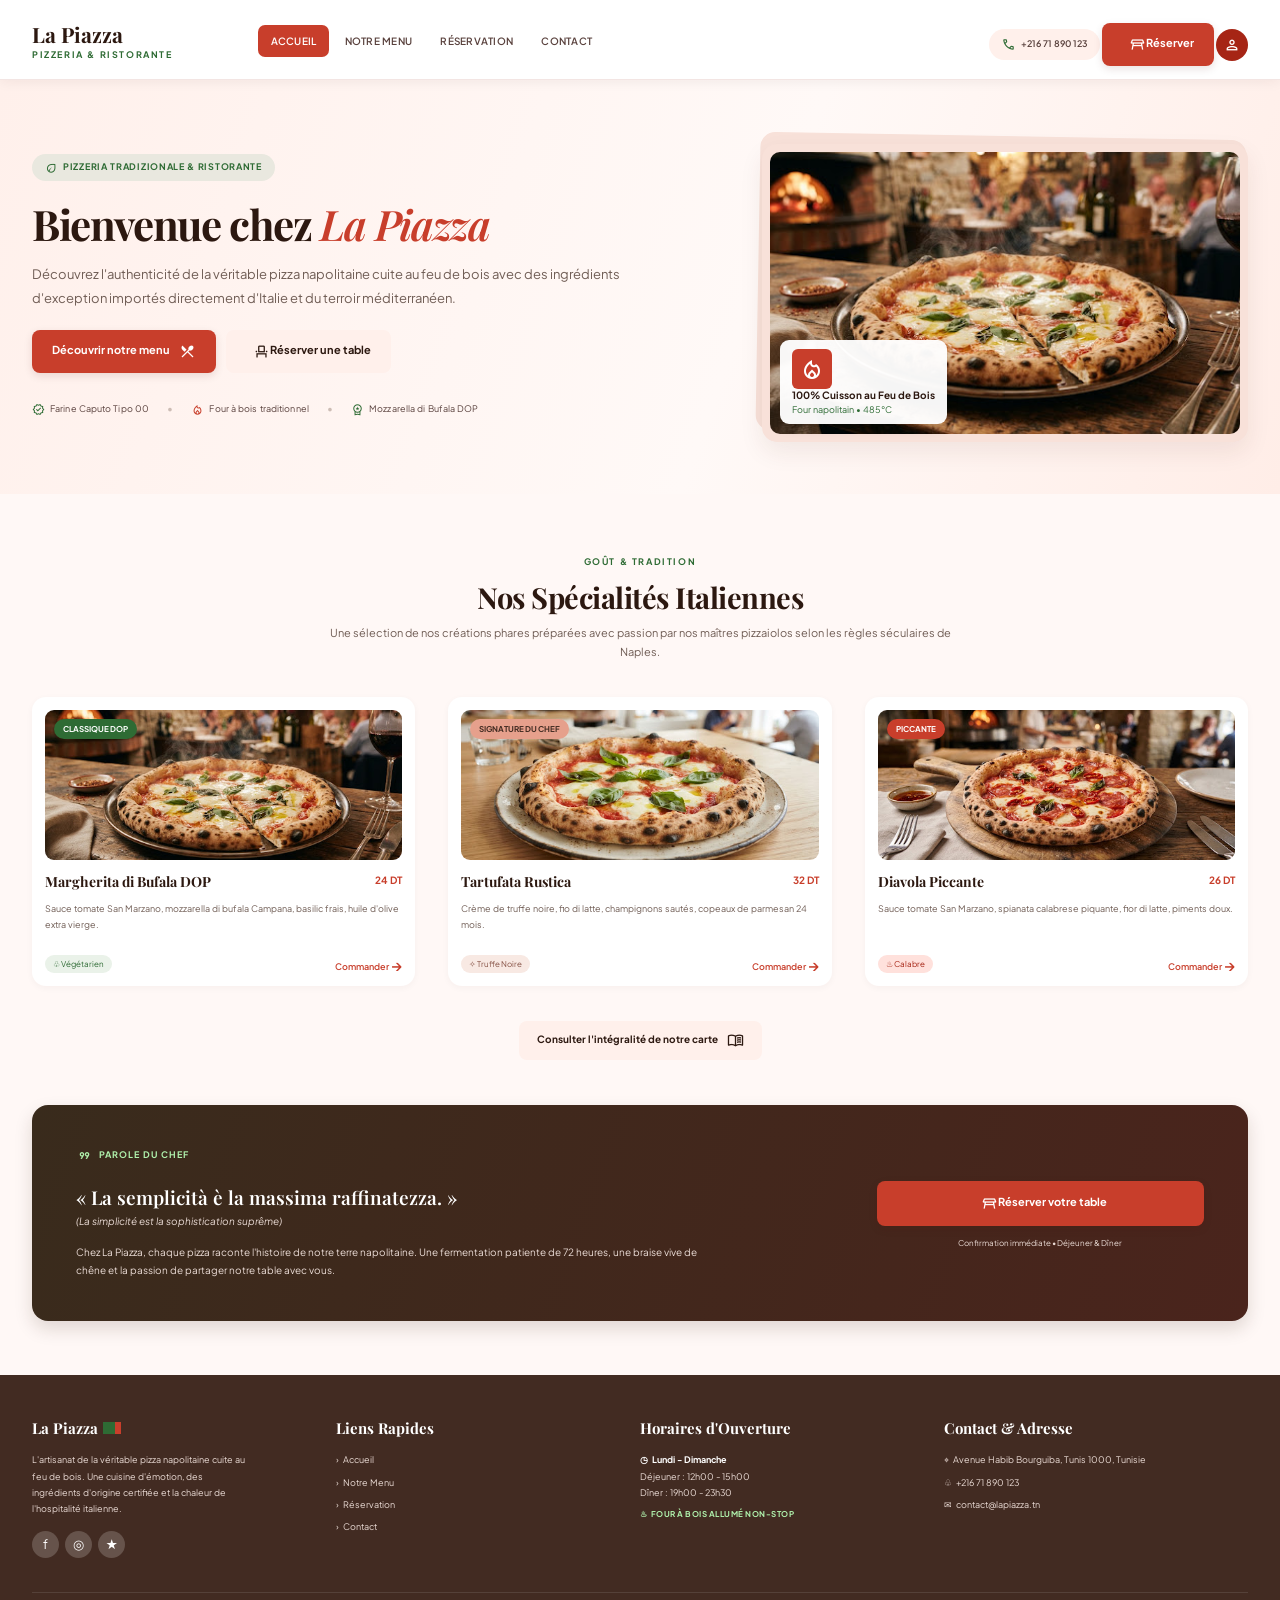
==== commit 3c90d3fc: "Update page Accueil and add images" ====
--- a/html/index.html
+++ b/html/index.html
@@ -1,1195 +1,322 @@
 <!doctype html>
-
 <html lang="fr">
-
-  <head>
-
-    <meta charset="utf-8" />
-
-    <meta content="width=device-width, initial-scale=1.0" name="viewport" />
-
-    <title>La Piazza - Trattoria & Pizzeria Napoletana</title>
-
-  </head>
-
-  <body ">
-
-    <header
-
-    >
-
-      <div
-
-      >
-
-        <div >
-
-          <img
-
-            alt="Logo La Piazza"
-
-            src=""
-
-          />
-
-          <div>
-
-            <span
-
-              >La Piazza</span
-
-            ><span
-
-              >Pizzeria & Ristorante</span
-
-            >
-
-          </div>
-
-        </div>
-
-        <nav
-
-        >
-
-          <a
-
-            href="#"
-
-            >ACCUEIL</a
-
-          ><a
-
-            href="#"
-
-            >NOTRE MENU</a
-
-          ><a
-
-            href="#"
-
-            >RÉSERVATION</a
-
-          ><a
-
-            href="#"
-
-            >CONTACT</a
-
-          >
-
-        </nav>
-
-        <div >
-
-          <a
-
-            href="tel:+21671890123"
-
-            ><span
-
-              >call</span
-
-            ><span
-
-              >+216 71 890 123</span
-
-            ></a
-
-          ><a
-
-            href="#"
-
-            ><span 
-
-              >table_restaurant</span
-
-            >Réserver</a
-
-          >
-
-          <div
-
-          >
-
-            <span
-
-              >person</span
-
-            >
-
-          </div>
-
-        </div>
-
-      </div>
-
-    </header>
-
-    <main>
-
-      <div>
-
-        <!-- 1. HERO SECTION -->
-
-        <section
-
-        >
-
-          <!-- Subtle ambient glow background decoration -->
-
-          <div
-
-          ></div>
-
-          <div
-
-          ></div>
-
-          <div>
-
-            <div
-
-            >
-
-              <!-- Left Column: Story & CTAs -->
-
-              <div>
-
-                <!-- Italian Heritage Badge -->
-
-                <div
-
-                >
-
-                  <span>eco</span>
-
-                  <span
-
-                    >Pizzeria Tradizionale & Ristorante</span
-
-                  >
-
-                </div>
-
-                <!-- Main Title -->
-
-                <h1
-
-                >
-
-                  Bienvenue chez
-
-                  <span>La Piazza</span>
-
-                </h1>
-
-                <!-- Subtitle / Brand Promise -->
-
-                <p
-
-                >
-
-                  Découvrez l'authenticité de la véritable pizza napolitaine
-
-                  cuite au feu de bois avec des ingrédients d'exception importés
-
-                  directement d'Italie et du terroir méditerranéen.
-
-                </p>
-
-                <!-- Action Buttons -->
-
-                <div>
-
-                  <a
-
-                    data-path="notre-menu"
-
-                    href="#"
-
-                  >
-
-                    <span>Découvrir notre menu</span>
-
-                    <span
-
-                      >restaurant_menu</span
-
-                    >
-
-                  </a>
-
-                  <a
-
-                    data-path="reservation"
-
-                    href="#"
-
-                  >
-
-                    <span
-
-                      >event_seat</span
-
-                    >
-
-                    <span>Réserver une table</span>
-
-                  </a>
-
-                </div>
-
-                <!-- Quick Provenance Highlights -->
-
-                <div>
-
-                  <div
-
-                  >
-
-                    <div>
-
-                      <span
-
-                        >verified</span
-
-                      >
-
-                      <span>Farine Caputo Tipo 00</span>
-
-                    </div>
-
-                    <span
-
-                      >•</span
-
-                    >
-
-                    <div>
-
-                      <span
-
-                        >local_fire_department</span
-
-                      >
-
-                      <span>Four à bois traditionnel</span>
-
-                    </div>
-
-                    <span
-
-                      >•</span
-
-                    >
-
-                    <div>
-
-                      <span
-
-                        >workspace_premium</span
-
-                      >
-
-                      <span>Mozzarella di Bufala DOP</span>
-
-                    </div>
-
-                  </div>
-
-                </div>
-
-              </div>
-
-              <!-- Right Column: Visual Anchor with Floating Badge -->
-
-              <div>
-
-                <div>
-
-                  <!-- Background Framing Card Accent -->
-
-                  <div
-
-                  ></div>
-
-                  <!-- Pizza Showcase Card -->
-
-                  <div
-
-                  >
-
-                    <img
-
-                      data-alt="Close-up rustic table in an authentic Italian trattoria with a steaming Neapolitan pizza fresh from a wood-fired brick oven. Blistered leopard crust, creamy buffalo mozzarella melted with vibrant San Marzano tomato sauce, fresh green basil leaves, and a drizzle of golden olive oil. Warm amber glow and rustic wooden ambiance."
-
-                      src="https://lh3.googleusercontent.com/aida-public/[base64]"
-
-                    />
-
-                    <!-- Floating Wood-fired Badge -->
-
-                    <div
-
-                    >
-
-                      <div
-
-                      >
-
-                        <span
-
-                          >local_fire_department</span
-
-                        >
-
-                      </div>
-
-                      <div>
-
-                        <p
-
-                        >
-
-                          100% Cuisson au Feu de Bois
-
-                        </p>
-
-                        <p
-
-                        >
-
-                          Four napolitain • 485°C
-
-                        </p>
-
-                      </div>
-
-                    </div>
-
-                  </div>
-
-                </div>
-
-              </div>
-
-            </div>
-
-          </div>
-
-        </section>
-
-        <!-- 2. SECTION 'NOS SPÉCIALITÉS' -->
-
-        <section>
-
-          <div>
-
-            <!-- Section Header -->
-
-            <div>
-
-              <span
-
-              >
-
-                Goût & Tradition
-
-              </span>
-
-              <h2
-
-              >
-
-                Nos Spécialités Italiennes
-
-              </h2>
-
-              <p
-
-              >
-
-                Une sélection de nos créations phares préparées avec passion par
-
-                nos maîtres pizzaiolos selon les règles séculaires de Naples.
-
-              </p>
-
-            </div>
-
-            <!-- 3-Column Dish Cards -->
-
-            <div>
-
-              <!-- Card 1: Margherita di Bufala DOP -->
-
-              <article
-
-              >
-
-                <div>
-
-                  <div
-
-                  >
-
-                    <img
-
-                      data-alt="Traditional Neapolitan Margherita di Bufala pizza with thick airy blistered cornicione crust, red San Marzano sauce, generous white buffalo mozzarella pools, fresh vibrant green basil leaves, and golden extra virgin olive oil drops on ceramic plate."
-
-                      src="https://lh3.googleusercontent.com/aida-public/[base64]"
-
-                    />
-
-                    <span
-
-                    >
-
-                      Classique DOP
-
-                    </span>
-
-                  </div>
-
-                  <div>
-
-                    <div>
-
-                      <h3
-
-                      >
-
-                        Margherita di Bufala DOP
-
-                      </h3>
-
-                      <span
-
-                      >
-
-                        24 DT
-
-                      </span>
-
-                    </div>
-
-                    <p
-
-                    >
-
-                      Sauce tomate San Marzano, mozzarella di bufala Campana,
-
-                      basilic frais, huile d'olive extra vierge.
-
-                    </p>
-
-                  </div>
-
-                </div>
-
-                <div>
-
-                  <span
-
-                  >
-
-                    <span
-
-                      >nest_eco_leaf</span
-
-                    >
-
-                    Végétarien
-
-                  </span>
-
-                  <a
-
-                    data-path="reservation"
-
-                    href="#"
-
-                  >
-
-                    Commander
-
-                    <span
-
-                      >arrow_forward</span
-
-                    >
-
-                  </a>
-
-                </div>
-
-              </article>
-
-              <!-- Card 2: Tartufata Rustica -->
-
-              <article
-
-              >
-
-                <div>
-
-                  <div
-
-                  >
-
-                    <img
-
-                      data-alt="Gourmet white pizza Tartufata topped with generous black truffle cream, melting fior di latte mozzarella, tender sauteed porcini mushrooms, and shaved 24-month aged Parmigiano Reggiano on an airy charred dough crust."
-
-                      src="https://lh3.googleusercontent.com/aida-public/[base64]"
-
-                    />
-
-                    <span
-
-                    >
-
-                      Signature du Chef
-
-                    </span>
-
-                  </div>
-
-                  <div>
-
-                    <div>
-
-                      <h3
-
-                      >
-
-                        Tartufata Rustica
-
-                      </h3>
-
-                      <span
-
-                      >
-
-                        32 DT
-
-                      </span>
-
-                    </div>
-
-                    <p
-
-                    >
-
-                      Crème de truffe noire, fior di latte, champignons sautés,
-
-                      copeaux de parmesan 24 mois.
-
-                    </p>
-
-                  </div>
-
-                </div>
-
-                <div>
-
-                  <span
-
-                  >
-
-                    <span
-
-                      >star</span
-
-                    >
-
-                    Truffe Noire
-
-                  </span>
-
-                  <a
-
-                    data-path="reservation"
-
-                    href="#"
-
-                  >
-
-                    Commander
-
-                    <span
-
-                      >arrow_forward</span
-
-                    >
-
-                  </a>
-
-                </div>
-
-              </article>
-
-              <!-- Card 3: Diavola Piccante -->
-
-              <article
-
-              >
-
-                <div>
-
-                  <div
-
-                  >
-
-                    <img
-
-                      data-alt="Spicy Diavola pizza with wood-fired crispy crust, rich tomato base, molten fior di latte cheese, thinly sliced spicy Calabrian spianata salami, and mild chili peppers baked to perfection."
-
-                      src="https://lh3.googleusercontent.com/aida-public/[base64]"
-
-                    />
-
-                    <span
-
-                    >
-
-                      Piccante
-
-                    </span>
-
-                  </div>
-
-                  <div>
-
-                    <div>
-
-                      <h3
-
-                      >
-
-                        Diavola Piccante
-
-                      </h3>
-
-                      <span
-
-                      >
-
-                        26 DT
-
-                      </span>
-
-                    </div>
-
-                    <p
-
-                    >
-
-                      Sauce tomate San Marzano, spianata calabrese piquante,
-
-                      fior di latte, piments doux.
-
-                    </p>
-
-                  </div>
-
-                </div>
-
-                <div>
-
-                  <span
-
-                  >
-
-                    <span
-
-                      >whatshot</span
-
-                    >
-
-                    Calabre
-
-                  </span>
-
-                  <a
-
-                    data-path="reservation"
-
-                    href="#"
-
-                  >
-
-                    Commander
-
-                    <span
-
-                      >arrow_forward</span
-
-                    >
-
-                  </a>
-
-                </div>
-
-              </article>
-
-            </div>
-
-            <!-- Menu CTA Center Anchor -->
-
-            <div>
-
-              <a
-
-                data-path="notre-menu"
-
-                href="#"
-
-              >
-
-                <span>Consulter l'intégralité de notre carte</span>
-
-                <span
-
-                  >menu_book</span
-
-                >
-
-              </a>
-
-            </div>
-
-          </div>
-
-        </section>
-
-        <!-- 3. INTERMEDIATE WELCOMING BANNER (CHEF QUOTE) -->
-
-        <section>
-
-          <div>
-
-            <div
-
-            >
-
-              <!-- Background Ambient Glows inside banner -->
-
-              <div
-
-              ></div>
-
-              <div
-
-              ></div>
-
-              <div
-
-              >
-
-                <div>
-
-                  <div
-
-                  >
-
-                    <span
-
-                      >format_quote</span
-
-                    >
-
-                    <span
-
-                      >Parole du Chef</span
-
-                    >
-
-                  </div>
-
-                  <div>
-
-                    <blockquote
-
-                    >
-
-                      « La semplicità è la massima raffinatezza. »
-
-                    </blockquote>
-
-                    <p
-
-                    >
-
-                      (La simplicité est la sophistication suprême)
-
-                    </p>
-
-                  </div>
-
-                  <p
-
-                  >
-
-                    Chez La Piazza, chaque pizza raconte l'histoire de notre
-
-                    terre napolitaine. Une fermentation patiente de 72 heures,
-
-                    une braise vive de chêne et la passion de partager notre
-
-                    table avec vous.
-
-                  </p>
-
-                </div>
-
-                <div
-
-                >
-
-                  <a
-
-                    data-path="reservation"
-
-                    href="#"
-
-                  >
-
-                    <span
-
-                      >table_restaurant</span
-
-                    >
-
-                    <span>Réserver votre table</span>
-
-                  </a>
-
-                  <p
-
-                  >
-
-                    Confirmation immédiate • Déjeuner & Dîner
-
-                  </p>
-
-                </div>
-
-              </div>
-
-            </div>
-
-          </div>
-
-        </section>
-
-      </div>
-
-    </main>
-
-    <footer
-
-    >
-
-      <div>
-
-        <div
-
-        >
-
-          <div>
-
-            <div>
-
-              <span
-
-                >La Piazza</span
-
-              >
-
-              <div
-
-              >
-
-                <span></span
-
-                ><span></span
-
-                ><span></span>
-
-              </div>
-
-            </div>
-
-            <p
-
-            >
-
-              L'artisanat de la véritable pizza napolitaine cuite au feu de
-
-              bois. Une cuisine d'émotion, des ingrédients d'origine certifiée
-
-              et la chaleur de l'hospitalité italienne.
-
-            </p>
-
-            <div>
-
-              <a
-
-                aria-label="Facebook"
-
-                href="#"
-
-                ><span
-
-                  >public</span
-
-                ></a
-
-              ><a
-
-                aria-label="Instagram"
-
-                href="#"
-
-                ><span
-
-                  >photo_camera</span
-
-                ></a
-
-              ><a
-
-                aria-label="TripAdvisor"
-
-                href="#"
-
-                ><span
-
-                  >star</span
-
-                ></a
-
-              >
-
-            </div>
-
-          </div>
-
-          <div>
-
-            <h3
-
-            >
-
-              Liens Rapides
-
-            </h3>
-
-            <ul>
-
-              <li role="none">
-
-                <a
-
-                  data-path="accueil"
-
-                  href="#"
-
-                  ><span
-
-                    >chevron_right</span
-
-                  >Accueil</a
-
-                >
-
-              </li>
-
-              <li role="none">
-
-                <a
-
-                  data-path="notre-menu"
-
-                  href="#"
-
-                  ><span
-
-                    >chevron_right</span
-
-                  >Notre Menu</a
-
-                >
-
-              </li>
-
-              <li role="none">
-
-                <a
-
-                  data-path="reservation"
-
-                  href="#"
-
-                  ><span
-
-                    >chevron_right</span
-
-                  >Réservation</a
-
-                >
-
-              </li>
-
-              <li role="none">
-
-                <a
-
-                  data-path="contact"
-
-                  href="#"
-
-                  ><span
-
-                    >chevron_right</span
-
-                  >Contact</a
-
-                >
-
-              </li>
-
-            </ul>
-
-          </div>
-
-          <div>
-
-            <h3
-
-            >
-
-              Horaires d'Ouverture
-
-            </h3>
-
-            <ul>
-
-              <li>
-
-                <span
-
-                  >schedule</span
-
-                >
-
-                <div>
-
-                  <p>
-
-                    Lundi - Dimanche
-
-                  </p>
-
-                  <p>Déjeuner : 12h00 - 15h00</p>
-
-                  <p>Dîner : 19h00 - 23h30</p>
-
-                </div>
-
-              </li>
-
-              <li>
-
-                <span
-
-                  >local_fire_department</span
-
-                ><span
-
-                  >Four à bois allumé non-stop</span
-
-                >
-
-              </li>
-
-            </ul>
-
-          </div>
-
-          <div>
-
-            <h3
-
-            >
-
-              Contact & Adresse
-
-            </h3>
-
-            <ul>
-
-              <li>
-
-                <span
-
-                  >location_on</span
-
-                ><span>Avenue Habib Bourguiba, Tunis 1000, Tunisie</span>
-
-              </li>
-
-              <li>
-
-                <span
-
-                  >call</span
-
-                ><a
-
-                  href="tel:+21671890123"
-
-                  >+216 71 890 123</a
-
-                >
-
-              </li>
-
-              <li>
-
-                <span
-
-                  >mail</span
-
-                ><a
-
-                  href="mailto:contact@lapiazza.tn"
-
-                  >contact@lapiazza.tn</a
-
-                >
-
-              </li>
-
-            </ul>
-
-          </div>
-
-        </div>
-
-         <div>
-                <p>
-                    © 2025 La Piazza. Tous droits réservés. Pizzeria & Ristorante
-                    Italiano.
-                </p>
-                <p>
-                   Cucina Napoletana Autentica • Forno a Legna
-                </p>
-        </div>
-      </div>
-    </footer>
-  </body>
-</html>+  <head>
+    <meta charset="UTF-8" />
+    <meta name="viewport" content="width=device-width, initial-scale=1.0" />
+    <title>La Piazza - Trattoria &amp; Pizzeria Napoletana</title>
+    <link rel="preconnect" href="https://fonts.googleapis.com" />
+    <link rel="preconnect" href="https://fonts.gstatic.com" crossorigin /><!-- Préconnexion aux serveurs Google Fonts pour accélérer le chargement des polices. -->
+    <link
+      href="https://fonts.googleapis.com/css2?family=Playfair+Display:ital,wght@0,600;0,700;1,600&family=Plus+Jakarta+Sans:wght@400;500;600;700&display=swap"
+      rel="stylesheet"
+    /><!--Importation de deux polices Google Fonts pour les titres et les textes du site(Playfair Display/Plus Jakarta Sans)-->
+    <link
+      href="https://fonts.googleapis.com/css2?family=Material+Symbols+Outlined:wght,FILL@100..700,0..1&display=swap"
+      rel="stylesheet"
+    /><!--Importation des icônes Material Symbols depuis Google Fonts(Search 🔍/Home 🏠/Menu ☰/Favorite ❤️)-->
+
+
+    <!-- Choisir une seule feuille CSS : style.css, flexbox.css ou grid.css -->
+
+
+
+    <link id="page-style" rel="stylesheet" href="../css/cssAccueil/style.css" />
+    <!-- <link id="page-style" rel="stylesheet" href="../css/cssAccueil/flexbox.css" /> -->
+    <!-- <link id="page-style" rel="stylesheet" href="../css/cssAccueil/grid.css" /> -->
+    <script src="../js/script.js" defer></script>
+
+
+
+  </head>
+  <body>
+    <header class="site-header" id="accueil">
+      <div class="header-inner container">
+        <a class="brand" href="#" alt="La Piazza, accueil">
+          <span class="brand-mark">LP</span>
+          <span class="brand-text"><strong>La Piazza</strong>
+            <small>Pizzeria &amp; Ristorante</small></span>
+        </a>
+
+        <button
+          class="menu-toggle"
+          id="menu-toggle"
+          aria-label="Ouvrir le menu"
+          aria-expanded="false"
+        >
+          <!-- aria-label : donne une description du bouton
+             aux lecteurs d'écran pour aider les personnes
+             ayant des difficultés visuelles. -->
+          <span class="material-symbols-outlined">menu</span>
+        </button>
+
+        <nav class="main-nav" id="main-nav">
+          <a class="nav-link active" href="#">ACCUEIL</a><!-- hethi ma3ntha 3andha deux classes .nav-link w .active-->
+          <a class="nav-link" href="#">NOTRE MENU</a>
+          <a class="nav-link" href="#">RÉSERVATION</a>
+          <a class="nav-link" href="#">CONTACT</a>
+        </nav>
+
+        <div class="header-actions">
+          <a class="phone-link" href="tel:+21671890123"
+            ><span class="material-symbols-outlined">call</span>+216 71 890
+            123</a
+          >
+          <a class="button button-primary reserve-small" href="#"
+            ><span class="material-symbols-outlined">table_restaurant</span
+            >Réserver</a
+          >
+          <span class="user-icon material-symbols-outlined">person</span>
+        </div>
+      </div>
+    </header>
+
+    <main>
+      <section class="hero-section">
+        <div class="container hero-layout">
+          <div class="hero-copy">
+            <div class="eyebrow">
+              <span class="material-symbols-outlined">eco</span>Pizzeria
+              Tradizionale &amp; Ristorante
+            </div>
+            <h1>Bienvenue chez <em>La Piazza</em></h1>
+            <p class="hero-description">
+              Découvrez l'authenticité de la véritable pizza napolitaine cuite
+              au feu de bois avec des ingrédients d'exception importés
+              directement d'Italie et du terroir méditerranéen.
+            </p>
+            <div class="hero-buttons">
+              <a class="button button-primary" href="#specialites"
+                >Découvrir notre menu
+                <span class="material-symbols-outlined"
+                  >restaurant_menu</span
+                ></a
+              >
+              <a class="button button-soft" href="#reservation"
+                ><span class="material-symbols-outlined">event_seat</span
+                >Réserver une table</a
+              >
+            </div>
+            <div class="highlights">
+              <span
+                ><i class="material-symbols-outlined">verified</i>Farine Caputo
+                Tipo 00</span
+              >
+              <b>•</b>
+              <span
+                ><i class="material-symbols-outlined red-icon"
+                  >local_fire_department</i
+                >Four à bois traditionnel</span
+              >
+              <b>•</b>
+              <span
+                ><i class="material-symbols-outlined">workspace_premium</i
+                >Mozzarella di Bufala DOP</span
+              >
+            </div>
+          </div>
+
+          <div class="hero-visual">
+            <div class="hero-image-frame">
+              <img
+                src="../images/Margherita.jpg"
+                alt="Pizza napolitaine cuite au feu de bois"
+              />
+              <div class="image-caption">
+                <span class="caption-icon material-symbols-outlined"
+                  >local_fire_department</span
+                >
+                <span
+                  ><strong>100% Cuisson au Feu de Bois</strong
+                  ><small>Four napolitain • 485°C</small></span
+                >
+              </div>
+            </div>
+          </div>
+        </div>
+      </section>
+
+      <section class="specialties-section" id="specialites">
+        <div class="container">
+          <div class="section-heading">
+            <span class="section-kicker">Goût &amp; Tradition</span>
+            <h2>Nos Spécialités Italiennes</h2>
+            <p>
+              Une sélection de nos créations phares préparées avec passion par
+              nos maîtres pizzaiolos selon les règles séculaires de Naples.
+            </p>
+          </div>
+
+          <div class="pizza-list">
+            <article class="pizza-card">
+              <div class="pizza-photo">
+                <img
+                  src="../images/Margherita.jpg"
+                  alt="Pizza Margherita di Bufala"
+                /><span class="pizza-tag green-tag">Classique DOP</span>
+              </div>
+              <div class="pizza-info">
+                <div class="pizza-title-line">
+                  <h3>Margherita di Bufala DOP</h3>
+                  <strong>24 DT</strong>
+                </div>
+                <p>
+                  Sauce tomate San Marzano, mozzarella di bufala Campana,
+                  basilic frais, huile d'olive extra vierge.
+                </p>
+              </div>
+              <div class="pizza-bottom">
+                <span class="food-label">♧ Végétarien</span
+                ><a href="#reservation">Commander <span>→</span></a>
+              </div>
+            </article>
+
+            <article class="pizza-card">
+              <div class="pizza-photo">
+                <img
+                  src="../images/Tartufata.jpg"
+                  alt="Pizza Tartufata Rustica"
+                /><span class="pizza-tag peach-tag">Signature du Chef</span>
+              </div>
+              <div class="pizza-info">
+                <div class="pizza-title-line">
+                  <h3>Tartufata Rustica</h3>
+                  <strong>32 DT</strong>
+                </div>
+                <p>
+                  Crème de truffe noire, fio di latte, champignons sautés,
+                  copeaux de parmesan 24 mois.
+                </p>
+              </div>
+              <div class="pizza-bottom">
+                <span class="food-label truffle-label">✧ Truffe Noire</span
+                ><a href="#reservation">Commander <span>→</span></a>
+              </div>
+            </article>
+
+            <article class="pizza-card">
+              <div class="pizza-photo">
+                <img
+                  src="../images/Diavola.jpg"
+                  alt="Pizza Diavola Piccante"
+                /><span class="pizza-tag red-tag">Piccante</span>
+              </div>
+              <div class="pizza-info">
+                <div class="pizza-title-line">
+                  <h3>Diavola Piccante</h3>
+                  <strong>26 DT</strong>
+                </div>
+                <p>
+                  Sauce tomate San Marzano, spianata calabrese piquante, fior di
+                  latte, piments doux.
+                </p>
+              </div>
+              <div class="pizza-bottom">
+                <span class="food-label spicy-label">♨ Calabre</span
+                ><a href="#reservation">Commander <span>→</span></a>
+              </div>
+            </article>
+          </div>
+
+          <div class="menu-cta">
+            <a class="button button-soft" href="#specialites"
+              >Consulter l'intégralité de notre carte
+              <span class="material-symbols-outlined">menu_book</span></a
+            >
+          </div>
+        </div>
+      </section>
+
+      <section class="quote-section" id="reservation">
+        <div class="container quote-panel">
+          <div class="quote-copy">
+            <div class="quote-label">
+              <span class="material-symbols-outlined">format_quote</span>Parole
+              du Chef
+            </div>
+            <blockquote>
+              « La semplicità è la massima raffinatezza. »
+            </blockquote>
+            <p class="translation">
+              (La simplicité est la sophistication suprême)
+            </p>
+            <p class="quote-description">
+              Chez La Piazza, chaque pizza raconte l'histoire de notre terre
+              napolitaine. Une fermentation patiente de 72 heures, une braise
+              vive de chêne et la passion de partager notre table avec vous.
+            </p>
+          </div>
+          <div class="quote-action">
+            <a class="button button-primary" href="tel:+21671890123"
+              ><span class="material-symbols-outlined">table_restaurant</span
+              >Réserver votre table</a
+            ><small>Confirmation immédiate • Déjeuner &amp; Dîner</small>
+          </div>
+        </div>
+      </section>
+    </main>
+
+    <footer class="site-footer" id="contact">
+      <div class="container">
+        <div class="footer-columns">
+          <div class="footer-about">
+            <h3>
+              La Piazza<span class="italy-flag">
+                <i></i>
+                <i></i>
+                <i></i>
+                        </span>
+            </h3>
+            <p>
+              L'artisanat de la véritable pizza napolitaine cuite au feu de
+              bois. Une cuisine d'émotion, des ingrédients d'origine certifiée
+              et la chaleur de l'hospitalité italienne.
+            </p>
+            <div class="social-links">
+              <a href="#contact" aria-label="Facebook">f</a
+              ><a href="#contact" aria-label="Instagram">◎</a
+              ><a href="#contact" aria-label="Avis">★</a>
+            </div>
+          </div>
+          <div>
+            <h3>Liens Rapides</h3>
+            <ul>
+              <li><a href="#accueil">› &nbsp;Accueil</a></li>
+              <li><a href="#specialites">› &nbsp;Notre Menu</a></li>
+              <li><a href="#reservation">› &nbsp;Réservation</a></li>
+              <li><a href="#contact">› &nbsp;Contact</a></li>
+            </ul>
+          </div>
+          <div>
+            <h3>Horaires d'Ouverture</h3>
+            <ul class="hours-list">
+              <li>
+                <strong>◷ &nbsp;Lundi - Dimanche</strong><br />Déjeuner : 12h00
+                - 15h00<br/>Dîner : 19h00 - 23h30
+              </li>
+              <li class="open-status">♨ &nbsp;FOUR À BOIS ALLUMÉ NON-STOP</li>
+            </ul>
+          </div>
+          <div>
+            <h3>Contact &amp; Adresse</h3>
+            <ul class="contact-list">
+              <li>⌖ &nbsp;Avenue Habib Bourguiba, Tunis 1000, Tunisie</li>
+              <li>♧ &nbsp;<a href="tel:+21671890123">+216 71 890 123</a></li>
+              <li>
+                ✉ &nbsp;<a href="mailto:contact@lapiazza.tn"
+                  >contact@lapiazza.tn</a
+                >
+              </li>
+            </ul>
+          </div>
+        </div>
+        <div class="footer-bottom">
+          <p>
+            © 2025 La Piazza. Tous droits réservés. Pizzeria &amp; Ristorante
+            Italiano.
+          </p>
+          <p>CUCINA NAPOLETANA AUTENTICA • FORNO A LEGNA</p>
+        </div>
+      </div>
+    </footer>
+  </body>
+</html>
--- a/css/cssAccueil/style.css
+++ b/css/cssAccueil/style.css
@@ -0,0 +1,829 @@
+/* Styles communs aux trois versions */
+:root {
+  --cream: #fff8f6;
+  --white: #fff;
+  --red: #c83e2b;
+  --red-dark: #a62515;
+  --green: #2e6b34;
+  --brown: #2c1810;
+  --muted: #705d55;
+  --line: #eadbd5;
+  --soft: #fff0eb;
+  --dark: #422b22;
+}
+* {
+  box-sizing: border-box;
+}
+html {
+  scroll-behavior: smooth;
+}
+body {
+  margin: 0;
+  background: var(--cream);
+  color: var(--brown);
+  font-family: "Plus Jakarta Sans", sans-serif;
+  font-size: 14px;
+}
+img {
+  max-width: 100%;
+  display: block;
+}
+a {
+  color: inherit;
+  text-decoration: none;
+}
+.container {
+  width: calc(100% - 64px);
+  max-width: 1280px;
+  margin: 0 auto;
+}
+.site-header {
+  height: 80px;
+  position: fixed;
+  z-index: 50;
+  top: 0;
+  left: 0;
+  width: 100%;
+  background: rgba(255, 255, 255, 0.96);
+  box-shadow: 0 2px 12px rgba(44, 24, 16, 0.06);
+  border-bottom: 1px solid rgba(225, 191, 185, 0.4);
+}
+.header-inner {
+  height: 80px;
+}
+.brand {
+  color: var(--brown);
+}
+.brand-mark {
+  display: none;
+}
+.brand-text strong {
+  display: block;
+  font-family: "Playfair Display", serif;
+  font-size: 21px;
+  line-height: 1;
+}
+.brand-text small {
+  display: block;
+  margin-top: 4px;
+  color: var(--green);
+  font-size: 9px;
+  text-transform: uppercase;
+  letter-spacing: 1.6px;
+  font-weight: 700;
+}
+.main-nav {
+  font-size: 10px;
+  font-weight: 600;
+  letter-spacing: 0.25px;
+}
+.nav-link {
+  padding: 10px 13px;
+  border-radius: 7px;
+  color: #59413d;
+}
+.nav-link.active {
+  background: var(--red);
+  color: white;
+}
+.header-actions {
+  gap: 14px;
+}
+.phone-link {
+  padding: 8px 12px;
+  border-radius: 30px;
+  background: #fff0eb;
+  color: #59413d;
+  font-size: 9px;
+  font-weight: 600;
+}
+.phone-link .material-symbols-outlined {
+  font-size: 15px;
+  color: var(--green);
+  vertical-align: middle;
+  margin-right: 5px;
+}
+.user-icon {
+  width: 32px;
+  height: 32px;
+  border-radius: 50%;
+  background: var(--red-dark);
+  color: white;
+  text-align: center;
+  line-height: 32px;
+  font-size: 18px;
+}
+.menu-toggle {
+  display: none;
+}
+.button {
+  display: inline-block;
+  border: 0;
+  border-radius: 8px;
+  padding: 13px 20px;
+  font-family: inherit;
+  font-size: 11px;
+  font-weight: 700;
+  text-align: center;
+  transition: all 0.2s;
+}
+.button .material-symbols-outlined {
+  font-size: 17px;
+  vertical-align: middle;
+  margin-left: 7px;
+}
+.button-primary {
+  background: var(--red);
+  color: #fff;
+  box-shadow: 0 3px 8px rgba(80, 20, 10, 0.12);
+}
+.button-primary:hover {
+  background: var(--red-dark);
+  transform: translateY(-2px);
+}
+.button-soft {
+  background: #fff0eb;
+  color: var(--brown);
+}
+.button-soft:hover {
+  background: #ffdfd5;
+}
+.hero-section {
+  margin-top: 80px;
+  padding: 64px 0 52px;
+  background: linear-gradient(110deg, #fff0eb 0%, #fff9f7 58%, #ffede7 100%);
+}
+.hero-layout {
+  min-height: 280px;
+}
+.hero-copy {
+  width: 56%;
+  padding: 10px 0;
+}
+.eyebrow {
+  display: inline-block;
+  padding: 7px 13px;
+  border-radius: 30px;
+  background: #e9e8df;
+  color: var(--green);
+  font-size: 9px;
+  font-weight: 700;
+  letter-spacing: 0.7px;
+  text-transform: uppercase;
+}
+.eyebrow .material-symbols-outlined {
+  font-size: 13px;
+  vertical-align: middle;
+  margin-right: 5px;
+}
+.hero-copy h1 {
+  margin: 18px 0 14px;
+  font-family: "Playfair Display", serif;
+  font-size: 42px;
+  line-height: 1.2;
+  letter-spacing: -1.4px;
+}
+.hero-copy h1 em {
+  color: var(--red);
+  font-weight: 600;
+}
+.hero-description {
+  max-width: 660px;
+  margin: 0;
+  color: var(--muted);
+  font-size: 13px;
+  line-height: 1.8;
+}
+.hero-buttons {
+  margin-top: 20px;
+}
+.hero-buttons .button {
+  margin-right: 8px;
+}
+.highlights {
+  margin-top: 30px;
+  color: #59413d;
+  font-size: 9px;
+  letter-spacing: 0.1px;
+}
+.highlights span {
+  display: inline-block;
+  margin-right: 16px;
+}
+.highlights i {
+  font-size: 13px;
+  color: var(--green);
+  vertical-align: middle;
+  margin-right: 5px;
+}
+.highlights b {
+  color: #cdbdb5;
+  margin-right: 16px;
+}
+.highlights .red-icon {
+  color: var(--red);
+}
+.hero-visual {
+  width: 40%;
+  position: relative;
+}
+.hero-image-frame {
+  position: relative;
+  padding: 8px;
+  border-radius: 15px;
+  background: #f8e1d9;
+  box-shadow: 0 10px 25px rgba(80, 40, 25, 0.08);
+}
+.hero-image-frame > img {
+  width: 100%;
+  height: 282px;
+  object-fit: cover;
+  border-radius: 10px;
+}
+.image-caption {
+  position: absolute;
+  left: 18px;
+  bottom: 18px;
+  padding: 9px 12px;
+  border-radius: 9px;
+  background: rgba(255, 255, 255, 0.96);
+  box-shadow: 0 4px 12px #0002;
+}
+.caption-icon {
+  display: inline-block;
+  padding: 8px;
+  margin-right: 8px;
+  border-radius: 6px;
+  background: var(--red);
+  color: white;
+  vertical-align: middle;
+}
+.image-caption strong {
+  display: block;
+  font-size: 10px;
+}
+.image-caption small {
+  display: block;
+  margin-top: 3px;
+  color: var(--green);
+  font-size: 9px;
+}
+.specialties-section {
+  padding: 56px 0 45px;
+}
+.section-heading {
+  max-width: 650px;
+  margin: 0 auto 36px;
+  text-align: center;
+}
+.section-kicker {
+  color: var(--green);
+  font-size: 9px;
+  font-weight: 700;
+  letter-spacing: 1.6px;
+  text-transform: uppercase;
+}
+.section-heading h2 {
+  margin: 10px 0 8px;
+  font-family: "Playfair Display", serif;
+  font-size: 29px;
+  letter-spacing: -0.5px;
+}
+.section-heading p {
+  margin: 0;
+  color: var(--muted);
+  font-size: 11px;
+  line-height: 1.7;
+}
+.pizza-card {
+  padding: 13px;
+  border-radius: 14px;
+  background: white;
+  box-shadow: 0 2px 7px rgba(44, 24, 16, 0.04);
+  transition:
+    transform 0.25s,
+    box-shadow 0.25s;
+}
+.pizza-card:hover {
+  transform: translateY(-4px);
+  box-shadow: 0 12px 24px rgba(44, 24, 16, 0.1);
+}
+.pizza-photo {
+  height: 150px;
+  position: relative;
+  overflow: hidden;
+  border-radius: 9px;
+  background: #f3e9e3;
+}
+.pizza-photo img {
+  width: 100%;
+  height: 100%;
+  object-fit: cover;
+  transition: transform 0.4s;
+}
+.pizza-card:hover .pizza-photo img {
+  transform: scale(1.04);
+}
+.pizza-tag {
+  position: absolute;
+  top: 9px;
+  left: 9px;
+  padding: 5px 9px;
+  border-radius: 20px;
+  color: white;
+  font-size: 8px;
+  font-weight: 700;
+  text-transform: uppercase;
+}
+.green-tag {
+  background: #2e6b34;
+}
+.peach-tag {
+  background: #e6a08c;
+  color: #422b22;
+}
+.red-tag {
+  background: var(--red);
+}
+.pizza-info {
+  padding: 12px 0 0;
+}
+.pizza-title-line h3 {
+  margin: 0;
+  font-family: "Playfair Display", serif;
+  font-size: 14px;
+}
+.pizza-title-line strong {
+  color: var(--red);
+  font-size: 10px;
+  white-space: nowrap;
+}
+.pizza-info p {
+  min-height: 38px;
+  margin: 7px 0 0;
+  color: var(--muted);
+  font-size: 9px;
+  line-height: 1.7;
+}
+.pizza-bottom {
+  margin-top: 13px;
+}
+.food-label {
+  display: inline-block;
+  padding: 4px 8px;
+  border-radius: 20px;
+  background: #eaf2e9;
+  color: var(--green);
+  font-size: 8px;
+}
+.truffle-label {
+  background: #f8e9e3;
+  color: #875346;
+}
+.spicy-label {
+  background: #ffe1dc;
+  color: #a62515;
+}
+.pizza-bottom > a {
+  color: var(--red);
+  font-size: 9px;
+  font-weight: 600;
+}
+.pizza-bottom > a span {
+  font-size: 15px;
+  vertical-align: -1px;
+}
+.menu-cta {
+  text-align: center;
+  padding-top: 35px;
+}
+.menu-cta .button {
+  padding: 11px 18px;
+  font-size: 10px;
+}
+.quote-section {
+  padding: 0 0 54px;
+}
+.quote-panel {
+  position: relative;
+  padding: 42px 44px;
+  border-radius: 16px;
+  background: linear-gradient(110deg, #392b1c, #4a241c);
+  color: white;
+  box-shadow: 0 8px 18px rgba(44, 24, 16, 0.15);
+}
+.quote-copy {
+  width: 67%;
+}
+.quote-label {
+  color: #b0f3ad;
+  font-size: 9px;
+  font-weight: 700;
+  letter-spacing: 1px;
+  text-transform: uppercase;
+}
+.quote-label .material-symbols-outlined {
+  font-size: 17px;
+  vertical-align: middle;
+  margin-right: 6px;
+}
+.quote-copy blockquote {
+  margin: 20px 0 5px;
+  font-family: "Playfair Display", serif;
+  font-size: 19px;
+  font-weight: 600;
+}
+.translation {
+  margin: 0;
+  color: #eadbd5;
+  font-size: 10px;
+  font-style: italic;
+}
+.quote-description {
+  max-width: 650px;
+  margin: 16px 0 0;
+  color: #eadbd5;
+  font-size: 10px;
+  line-height: 1.8;
+}
+.quote-action {
+  width: 29%;
+  text-align: center;
+}
+.quote-action .button {
+  width: 100%;
+  padding: 14px 10px;
+}
+.quote-action small {
+  display: block;
+  margin-top: 12px;
+  color: #eadbd5;
+  font-size: 8px;
+}
+.site-footer {
+  padding: 43px 0 20px;
+  background: #422b22;
+  color: white;
+}
+.footer-columns {
+  padding-bottom: 34px;
+}
+.site-footer h3 {
+  margin: 0 0 14px;
+  font-family: "Playfair Display", serif;
+  font-size: 15px;
+}
+.site-footer p,
+.site-footer li {
+  color: #eadbd5;
+  font-size: 9px;
+  line-height: 1.8;
+}
+.footer-about p {
+  max-width: 220px;
+  margin: 0;
+}
+.italy-flag {
+  display: inline-block;
+  margin-left: 5px;
+  font-size: 0;
+}
+.italy-flag i {
+  display: inline-block;
+  width: 6px;
+  height: 12px;
+  background: #2e6b34;
+}
+<!--Sélectionne un élément selon sa position parmi ses frères. -->
+.italy-flag i:nth-child(2) {
+  background: white;
+}
+.italy-flag i:nth-child(3) {
+  background: var(--red);
+}
+.site-footer ul {
+  margin: 0;
+  padding: 0;
+  list-style: none;
+}
+.site-footer li {
+  margin-bottom: 6px;
+}
+.site-footer a:hover {
+  color: white;
+}
+.hours-list strong {
+  color: white;
+}
+.open-status {
+  color: #b0f3ad !important;
+  font-size: 8px !important;
+  font-weight: 700;
+  letter-spacing: 0.5px;
+}
+.social-links {
+  margin-top: 14px;
+}
+.social-links a {
+  display: inline-block;
+  width: 27px;
+  height: 27px;
+  margin-right: 6px;
+  border-radius: 50%;
+  background: #66534b;
+  color: white;
+  text-align: center;
+  line-height: 27px;
+  font-size: 13px;
+}
+.footer-bottom {
+  padding-top: 17px;
+  border-top: 1px solid rgba(255, 255, 255, 0.1);
+}
+.footer-bottom p {
+  margin: 0;
+  font-size: 8px;
+}
+.footer-bottom p:last-child {
+  letter-spacing: 0.7px;
+}
+
+/* VERSION 1 : CSS traditionnel (float, position, inline-block, clear) */
+.header-inner {
+  position: relative;
+}
+.brand {
+  float: left;
+  margin-top: 24px;
+}
+.main-nav {
+  float: left;
+  margin: 25px 0 0 7%;
+}
+.nav-link {
+  display: inline-block;
+}
+.header-actions {
+  float: right;
+  margin-top: 23px;
+}
+.phone-link,
+.reserve-small {
+  display: inline-block;
+  vertical-align: middle;
+}
+.user-icon {
+  display: inline-block;
+  vertical-align: middle;
+}
+.header-inner:after,
+.hero-layout:after,
+.pizza-list:after,
+.quote-panel:after,
+.footer-columns:after {
+  content: "";
+  display: block;
+  clear: both;
+}
+.hero-copy {
+  float: left;
+}
+.hero-visual {
+  float: right;
+}
+.hero-layout {
+  position: relative;
+}
+.hero-visual:before {
+  content: "";
+  position: absolute;
+  inset: -8px 4px 8px -4px;
+  background: #f8e1d9;
+  border-radius: 15px;
+  transform: rotate(1deg);
+}
+.hero-image-frame {
+  position: relative;
+}
+.hero-image-frame > img {
+  position: relative;
+}
+.pizza-card {
+  float: left;
+  width: 31.5%;
+  margin-right: 2.75%;
+}
+.pizza-card:last-child {
+  margin-right: 0;
+}
+.pizza-title-line {
+  position: relative;
+  min-height: 22px;
+}
+.pizza-title-line h3 {
+  display: inline-block;
+  max-width: 78%;
+}
+.pizza-title-line strong {
+  position: absolute;
+  right: 0;
+  top: 2px;
+}
+.pizza-bottom {
+  position: relative;
+  min-height: 20px;
+}
+.pizza-bottom > a {
+  position: absolute;
+  right: 0;
+  top: 3px;
+}
+.quote-copy {
+  float: left;
+}
+.quote-action {
+  float: right;
+  margin-top: 34px;
+}
+.footer-columns > div {
+  float: left;
+  width: 25%;
+  padding-right: 25px;
+}
+.footer-bottom p:first-child {
+  float: left;
+}
+.footer-bottom p:last-child {
+  float: right;
+}
+.menu-toggle {
+  display: none;
+}
+@media (max-width: 900px) {
+  .container {
+    width: calc(100% - 40px);
+  }
+  .main-nav {
+    margin-left: 2%;
+  }
+  .nav-link {
+    padding: 9px 7px;
+    font-size: 9px;
+  }
+  .phone-link {
+    display: none;
+  }
+  .hero-copy {
+    width: 54%;
+  }
+  .hero-visual {
+    width: 42%;
+  }
+  .hero-copy h1 {
+    font-size: 34px;
+  }
+  .pizza-card {
+    width: 48%;
+    margin: 0 2% 20px 0;
+  }
+  .pizza-card:nth-child(2) {
+    margin-right: 0;
+  }
+  .pizza-card:nth-child(3) {
+    clear: both;
+    margin-left: 26%;
+  }
+  .footer-columns > div {
+    width: 50%;
+    min-height: 150px;
+  }
+}
+@media (max-width: 650px) {
+  .container {
+    width: calc(100% - 36px);
+  }
+  .site-header,
+  .header-inner {
+    height: 68px;
+  }
+  .brand {
+    margin-top: 17px;
+  }
+  .brand-mark {
+    display: inline-block;
+    width: 32px;
+    height: 32px;
+    margin-right: 8px;
+    border-radius: 50%;
+    background: var(--red);
+    color: white;
+    text-align: center;
+    line-height: 32px;
+    font-family: "Playfair Display", serif;
+  }
+  .brand-text {
+    display: inline-block;
+    vertical-align: middle;
+  }
+  .brand-text strong {
+    font-size: 18px;
+  }
+  .menu-toggle {
+    display: block;
+    float: right;
+    margin: 17px 0 0 12px;
+    border: 0;
+    background: transparent;
+    color: var(--brown);
+  }
+  .main-nav {
+    display: none;
+    position: absolute;
+    top: 68px;
+    left: 0;
+    width: 100%;
+    margin: 0;
+    padding: 12px 18px;
+    background: white;
+    box-shadow: 0 8px 12px #0001;
+  }
+  .main-nav.nav-open {
+    display: block;
+  }
+  .nav-link {
+    display: block;
+    margin: 4px 0;
+  }
+  .header-actions {
+    margin-top: 18px;
+  }
+  .reserve-small {
+    padding: 9px 11px;
+    font-size: 9px;
+  }
+  .user-icon {
+    display: none;
+  }
+  .hero-section {
+    margin-top: 68px;
+    padding: 42px 0;
+  }
+  .hero-copy,
+  .hero-visual {
+    float: none;
+    width: 100%;
+  }
+  .hero-copy h1 {
+    font-size: 34px;
+  }
+  .hero-visual {
+    margin-top: 30px;
+  }
+  .hero-image-frame > img {
+    height: 250px;
+  }
+  .highlights span {
+    margin: 5px 10px 5px 0;
+  }
+  .highlights b {
+    display: none;
+  }
+  .specialties-section {
+    padding: 42px 0;
+  }
+  .section-heading h2 {
+    font-size: 25px;
+  }
+  .pizza-card,
+  .pizza-card:nth-child(2),
+  .pizza-card:nth-child(3) {
+    float: none;
+    width: 100%;
+    margin: 0 0 18px;
+  }
+  .pizza-photo {
+    height: 190px;
+  }
+  .quote-panel {
+    padding: 28px 23px;
+  }
+  .quote-copy,
+  .quote-action {
+    float: none;
+    width: 100%;
+  }
+  .quote-action {
+    margin-top: 25px;
+  }
+  .footer-columns > div {
+    float: none;
+    width: 100%;
+    min-height: 0;
+    margin-bottom: 28px;
+  }
+  .footer-bottom p {
+    float: none !important;
+    text-align: center;
+    margin: 8px 0;
+  }
+}
--- a/css/cssAccueil/flexbox.css
+++ b/css/cssAccueil/flexbox.css
@@ -0,0 +1,824 @@
+/* Styles communs aux trois versions */
+:root {
+  --cream: #fff8f6;
+  --white: #fff;
+  --red: #c83e2b;
+  --red-dark: #a62515;
+  --green: #2e6b34;
+  --brown: #2c1810;
+  --muted: #705d55;
+  --line: #eadbd5;
+  --soft: #fff0eb;
+  --dark: #422b22;
+}
+* {
+  box-sizing: border-box;
+}
+html {
+  scroll-behavior: smooth;
+}
+body {
+  margin: 0;
+  background: var(--cream);
+  color: var(--brown);
+  font-family: "Plus Jakarta Sans", sans-serif;
+  font-size: 14px;
+}
+img {
+  max-width: 100%;
+  display: block;
+}
+a {
+  color: inherit;
+  text-decoration: none;
+}
+.container {
+  width: calc(100% - 64px);
+  max-width: 1280px;
+  margin: 0 auto;
+}
+.site-header {
+  height: 80px;
+  position: fixed;
+  z-index: 50;
+  top: 0;
+  left: 0;
+  width: 100%;
+  background: rgba(255, 255, 255, 0.96);
+  box-shadow: 0 2px 12px rgba(44, 24, 16, 0.06);
+  border-bottom: 1px solid rgba(225, 191, 185, 0.4);
+}
+.header-inner {
+  height: 80px;
+}
+.brand {
+  color: var(--brown);
+}
+.brand-mark {
+  display: none;
+}
+.brand-text strong {
+  display: block;
+  font-family: "Playfair Display", serif;
+  font-size: 21px;
+  line-height: 1;
+}
+.brand-text small {
+  display: block;
+  margin-top: 4px;
+  color: var(--green);
+  font-size: 9px;
+  text-transform: uppercase;
+  letter-spacing: 1.6px;
+  font-weight: 700;
+}
+.main-nav {
+  font-size: 10px;
+  font-weight: 600;
+  letter-spacing: 0.25px;
+}
+.nav-link {
+  padding: 10px 13px;
+  border-radius: 7px;
+  color: #59413d;
+}
+.nav-link.active {
+  background: var(--red);
+  color: white;
+}
+.header-actions {
+  gap: 14px;
+}
+.phone-link {
+  padding: 8px 12px;
+  border-radius: 30px;
+  background: #fff0eb;
+  color: #59413d;
+  font-size: 9px;
+  font-weight: 600;
+}
+.phone-link .material-symbols-outlined {
+  font-size: 15px;
+  color: var(--green);
+  vertical-align: middle;
+  margin-right: 5px;
+}
+.user-icon {
+  width: 32px;
+  height: 32px;
+  border-radius: 50%;
+  background: var(--red-dark);
+  color: white;
+  text-align: center;
+  line-height: 32px;
+  font-size: 18px;
+}
+.menu-toggle {
+  display: none;
+}
+.button {
+  display: inline-block;
+  border: 0;
+  border-radius: 8px;
+  padding: 13px 20px;
+  font-family: inherit;
+  font-size: 11px;
+  font-weight: 700;
+  text-align: center;
+  transition: all 0.2s;
+}
+.button .material-symbols-outlined {
+  font-size: 17px;
+  vertical-align: middle;
+  margin-left: 7px;
+}
+.button-primary {
+  background: var(--red);
+  color: #fff;
+  box-shadow: 0 3px 8px rgba(80, 20, 10, 0.12);
+}
+.button-primary:hover {
+  background: var(--red-dark);
+  transform: translateY(-2px);
+}
+.button-soft {
+  background: #fff0eb;
+  color: var(--brown);
+}
+.button-soft:hover {
+  background: #ffdfd5;
+}
+.hero-section {
+  margin-top: 80px;
+  padding: 64px 0 52px;
+  background: linear-gradient(110deg, #fff0eb 0%, #fff9f7 58%, #ffede7 100%);
+}
+.hero-layout {
+  min-height: 280px;
+}
+.hero-copy {
+  width: 56%;
+  padding: 10px 0;
+}
+.eyebrow {
+  display: inline-block;
+  padding: 7px 13px;
+  border-radius: 30px;
+  background: #e9e8df;
+  color: var(--green);
+  font-size: 9px;
+  font-weight: 700;
+  letter-spacing: 0.7px;
+  text-transform: uppercase;
+}
+.eyebrow .material-symbols-outlined {
+  font-size: 13px;
+  vertical-align: middle;
+  margin-right: 5px;
+}
+.hero-copy h1 {
+  margin: 18px 0 14px;
+  font-family: "Playfair Display", serif;
+  font-size: 42px;
+  line-height: 1.2;
+  letter-spacing: -1.4px;
+}
+.hero-copy h1 em {
+  color: var(--red);
+  font-weight: 600;
+}
+.hero-description {
+  max-width: 660px;
+  margin: 0;
+  color: var(--muted);
+  font-size: 13px;
+  line-height: 1.8;
+}
+.hero-buttons {
+  margin-top: 20px;
+}
+.hero-buttons .button {
+  margin-right: 8px;
+}
+.highlights {
+  margin-top: 30px;
+  color: #59413d;
+  font-size: 9px;
+  letter-spacing: 0.1px;
+}
+.highlights span {
+  display: inline-block;
+  margin-right: 16px;
+}
+.highlights i {
+  font-size: 13px;
+  color: var(--green);
+  vertical-align: middle;
+  margin-right: 5px;
+}
+.highlights b {
+  color: #cdbdb5;
+  margin-right: 16px;
+}
+.highlights .red-icon {
+  color: var(--red);
+}
+.hero-visual {
+  width: 40%;
+  position: relative;
+}
+.hero-image-frame {
+  position: relative;
+  padding: 8px;
+  border-radius: 15px;
+  background: #f8e1d9;
+  box-shadow: 0 10px 25px rgba(80, 40, 25, 0.08);
+}
+.hero-image-frame > img {
+  width: 100%;
+  height: 282px;
+  object-fit: cover;
+  border-radius: 10px;
+}
+.image-caption {
+  position: absolute;
+  left: 18px;
+  bottom: 18px;
+  padding: 9px 12px;
+  border-radius: 9px;
+  background: rgba(255, 255, 255, 0.96);
+  box-shadow: 0 4px 12px #0002;
+}
+.caption-icon {
+  display: inline-block;
+  padding: 8px;
+  margin-right: 8px;
+  border-radius: 6px;
+  background: var(--red);
+  color: white;
+  vertical-align: middle;
+}
+.image-caption strong {
+  display: block;
+  font-size: 10px;
+}
+.image-caption small {
+  display: block;
+  margin-top: 3px;
+  color: var(--green);
+  font-size: 9px;
+}
+.specialties-section {
+  padding: 56px 0 45px;
+}
+.section-heading {
+  max-width: 650px;
+  margin: 0 auto 36px;
+  text-align: center;
+}
+.section-kicker {
+  color: var(--green);
+  font-size: 9px;
+  font-weight: 700;
+  letter-spacing: 1.6px;
+  text-transform: uppercase;
+}
+.section-heading h2 {
+  margin: 10px 0 8px;
+  font-family: "Playfair Display", serif;
+  font-size: 29px;
+  letter-spacing: -0.5px;
+}
+.section-heading p {
+  margin: 0;
+  color: var(--muted);
+  font-size: 11px;
+  line-height: 1.7;
+}
+.pizza-card {
+  padding: 13px;
+  border-radius: 14px;
+  background: white;
+  box-shadow: 0 2px 7px rgba(44, 24, 16, 0.04);
+  transition:
+    transform 0.25s,
+    box-shadow 0.25s;
+}
+.pizza-card:hover {
+  transform: translateY(-4px);
+  box-shadow: 0 12px 24px rgba(44, 24, 16, 0.1);
+}
+.pizza-photo {
+  height: 150px;
+  position: relative;
+  overflow: hidden;
+  border-radius: 9px;
+  background: #f3e9e3;
+}
+.pizza-photo img {
+  width: 100%;
+  height: 100%;
+  object-fit: cover;
+  transition: transform 0.4s;
+}
+.pizza-card:hover .pizza-photo img {
+  transform: scale(1.04);
+}
+.pizza-tag {
+  position: absolute;
+  top: 9px;
+  left: 9px;
+  padding: 5px 9px;
+  border-radius: 20px;
+  color: white;
+  font-size: 8px;
+  font-weight: 700;
+  text-transform: uppercase;
+}
+.green-tag {
+  background: #2e6b34;
+}
+.peach-tag {
+  background: #e6a08c;
+  color: #422b22;
+}
+.red-tag {
+  background: var(--red);
+}
+.pizza-info {
+  padding: 12px 0 0;
+}
+.pizza-title-line h3 {
+  margin: 0;
+  font-family: "Playfair Display", serif;
+  font-size: 14px;
+}
+.pizza-title-line strong {
+  color: var(--red);
+  font-size: 10px;
+  white-space: nowrap;
+}
+.pizza-info p {
+  min-height: 38px;
+  margin: 7px 0 0;
+  color: var(--muted);
+  font-size: 9px;
+  line-height: 1.7;
+}
+.pizza-bottom {
+  margin-top: 13px;
+}
+.food-label {
+  display: inline-block;
+  padding: 4px 8px;
+  border-radius: 20px;
+  background: #eaf2e9;
+  color: var(--green);
+  font-size: 8px;
+}
+.truffle-label {
+  background: #f8e9e3;
+  color: #875346;
+}
+.spicy-label {
+  background: #ffe1dc;
+  color: #a62515;
+}
+.pizza-bottom > a {
+  color: var(--red);
+  font-size: 9px;
+  font-weight: 600;
+}
+.pizza-bottom > a span {
+  font-size: 15px;
+  vertical-align: -1px;
+}
+.menu-cta {
+  text-align: center;
+  padding-top: 35px;
+}
+.menu-cta .button {
+  padding: 11px 18px;
+  font-size: 10px;
+}
+.quote-section {
+  padding: 0 0 54px;
+}
+.quote-panel {
+  position: relative;
+  padding: 42px 44px;
+  border-radius: 16px;
+  background: linear-gradient(110deg, #392b1c, #4a241c);
+  color: white;
+  box-shadow: 0 8px 18px rgba(44, 24, 16, 0.15);
+}
+.quote-copy {
+  width: 67%;
+}
+.quote-label {
+  color: #b0f3ad;
+  font-size: 9px;
+  font-weight: 700;
+  letter-spacing: 1px;
+  text-transform: uppercase;
+}
+.quote-label .material-symbols-outlined {
+  font-size: 17px;
+  vertical-align: middle;
+  margin-right: 6px;
+}
+.quote-copy blockquote {
+  margin: 20px 0 5px;
+  font-family: "Playfair Display", serif;
+  font-size: 19px;
+  font-weight: 600;
+}
+.translation {
+  margin: 0;
+  color: #eadbd5;
+  font-size: 10px;
+  font-style: italic;
+}
+.quote-description {
+  max-width: 650px;
+  margin: 16px 0 0;
+  color: #eadbd5;
+  font-size: 10px;
+  line-height: 1.8;
+}
+.quote-action {
+  width: 29%;
+  text-align: center;
+}
+.quote-action .button {
+  width: 100%;
+  padding: 14px 10px;
+}
+.quote-action small {
+  display: block;
+  margin-top: 12px;
+  color: #eadbd5;
+  font-size: 8px;
+}
+.site-footer {
+  padding: 43px 0 20px;
+  background: #422b22;
+  color: white;
+}
+.footer-columns {
+  padding-bottom: 34px;
+}
+.site-footer h3 {
+  margin: 0 0 14px;
+  font-family: "Playfair Display", serif;
+  font-size: 15px;
+}
+.site-footer p,
+.site-footer li {
+  color: #eadbd5;
+  font-size: 9px;
+  line-height: 1.8;
+}
+.footer-about p {
+  max-width: 220px;
+  margin: 0;
+}
+.italy-flag {
+  display: inline-block;
+  margin-left: 5px;
+  font-size: 0;
+}
+.italy-flag i {
+  display: inline-block;
+  width: 6px;
+  height: 12px;
+  background: #2e6b34;
+}
+.italy-flag i:nth-child(2) {
+  background: white;
+}
+.italy-flag i:nth-child(3) {
+  background: var(--red);
+}
+.site-footer ul {
+  margin: 0;
+  padding: 0;
+  list-style: none;
+}
+.site-footer li {
+  margin-bottom: 6px;
+}
+.site-footer a:hover {
+  color: white;
+}
+.hours-list strong {
+  color: white;
+}
+.open-status {
+  color: #b0f3ad !important;
+  font-size: 8px !important;
+  font-weight: 700;
+  letter-spacing: 0.5px;
+}
+.social-links {
+  margin-top: 14px;
+}
+.social-links a {
+  display: inline-block;
+  width: 27px;
+  height: 27px;
+  margin-right: 6px;
+  border-radius: 50%;
+  background: #66534b;
+  color: white;
+  text-align: center;
+  line-height: 27px;
+  font-size: 13px;
+}
+.footer-bottom {
+  padding-top: 17px;
+  border-top: 1px solid rgba(255, 255, 255, 0.1);
+}
+.footer-bottom p {
+  margin: 0;
+  font-size: 8px;
+}
+.footer-bottom p:last-child {
+  letter-spacing: 0.7px;
+}
+
+/* VERSION 2 : CSS Flexbox */
+.header-inner {
+  display: flex;
+  align-items: center;
+  justify-content: space-between;
+  gap: 18px;
+}
+.brand {
+  display: flex;
+  align-items: center;
+  gap: 10px;
+  flex-shrink: 0;
+}
+.main-nav {
+  display: flex;
+  align-items: center;
+  gap: 3px;
+}
+.header-actions {
+  display: flex;
+  align-items: center;
+  gap: 12px;
+  flex-shrink: 0;
+}
+.hero-layout {
+  display: flex;
+  align-items: center;
+  justify-content: space-between;
+  gap: 5%;
+}
+.hero-copy {
+  width: 55%;
+}
+.hero-visual {
+  width: 40%;
+}
+.hero-buttons {
+  display: flex;
+  flex-wrap: wrap;
+  align-items: center;
+  gap: 8px;
+}
+.highlights {
+  display: flex;
+  flex-wrap: wrap;
+  align-items: center;
+  gap: 10px;
+}
+.image-caption {
+  display: flex;
+  align-items: center;
+  gap: 0;
+}
+.pizza-list {
+  display: flex;
+  align-items: stretch;
+  gap: 24px;
+}
+.pizza-card {
+  display: flex;
+  flex: 1;
+  min-width: 0;
+  flex-direction: column;
+  justify-content: space-between;
+}
+.pizza-title-line {
+  display: flex;
+  align-items: baseline;
+  justify-content: space-between;
+  gap: 8px;
+}
+.pizza-bottom {
+  display: flex;
+  align-items: center;
+  justify-content: space-between;
+  gap: 8px;
+}
+.quote-panel {
+  display: flex;
+  align-items: center;
+  justify-content: space-between;
+  gap: 35px;
+}
+.quote-copy {
+  width: 67%;
+}
+.quote-action {
+  width: 29%;
+  display: flex;
+  flex-direction: column;
+  align-items: stretch;
+  justify-content: center;
+  gap: 12px;
+}
+.footer-columns {
+  display: flex;
+  justify-content: space-between;
+  gap: 28px;
+}
+.footer-columns > div {
+  flex: 1;
+  min-width: 0;
+}
+.footer-bottom {
+  display: flex;
+  align-items: center;
+  justify-content: space-between;
+  gap: 15px;
+}
+.menu-cta {
+  display: flex;
+  justify-content: center;
+}
+@media (max-width: 900px) {
+  .header-inner {
+    gap: 8px;
+  }
+  .main-nav {
+    gap: 0;
+  }
+  .nav-link {
+    padding: 9px 7px;
+    font-size: 9px;
+  }
+  .phone-link {
+    display: none;
+  }
+  .hero-copy {
+    width: 54%;
+  }
+  .hero-visual {
+    width: 42%;
+  }
+  .hero-copy h1 {
+    font-size: 34px;
+  }
+  .pizza-list {
+    flex-wrap: wrap;
+    gap: 18px;
+  }
+  .pizza-card {
+    flex: 1 1 calc(50% - 18px);
+  }
+  .pizza-card:last-child {
+    margin: auto;
+  }
+  .footer-columns {
+    flex-wrap: wrap;
+  }
+  .footer-columns > div {
+    flex: 1 1 calc(50% - 20px);
+  }
+}
+@media (max-width: 650px) {
+  .container {
+    width: calc(100% - 36px);
+  }
+  .site-header,
+  .header-inner {
+    height: 68px;
+  }
+  .brand-mark {
+    display: inline-flex;
+    width: 32px;
+    height: 32px;
+    align-items: center;
+    justify-content: center;
+    border-radius: 50%;
+    background: var(--red);
+    color: white;
+    font-family: "Playfair Display", serif;
+  }
+  .brand-text strong {
+    font-size: 18px;
+  }
+  .menu-toggle {
+    display: block;
+    border: 0;
+    background: transparent;
+    color: var(--brown);
+    font-size: 22px;
+  }
+  .main-nav {
+    display: none;
+    position: absolute;
+    top: 68px;
+    left: 0;
+    width: 100%;
+    padding: 12px 18px;
+    background: white;
+    box-shadow: 0 8px 12px #0001;
+    flex-direction: column;
+    align-items: stretch;
+  }
+  .main-nav.nav-open {
+    display: flex;
+  }
+  .nav-link {
+    display: block;
+    margin: 4px 0;
+  }
+  .header-actions {
+    gap: 7px;
+  }
+  .phone-link,
+  .user-icon {
+    display: none;
+  }
+  .reserve-small {
+    padding: 9px 11px;
+    font-size: 9px;
+  }
+  .hero-section {
+    margin-top: 68px;
+    padding: 42px 0;
+  }
+  .hero-layout {
+    flex-direction: column;
+    align-items: stretch;
+    gap: 30px;
+  }
+  .hero-copy,
+  .hero-visual {
+    width: 100%;
+  }
+  .hero-copy h1 {
+    font-size: 34px;
+  }
+  .hero-image-frame > img {
+    height: 250px;
+  }
+  .highlights {
+    gap: 8px;
+  }
+  .highlights b {
+    display: none;
+  }
+  .specialties-section {
+    padding: 42px 0;
+  }
+  .section-heading h2 {
+    font-size: 25px;
+  }
+  .pizza-list {
+    flex-direction: column;
+  }
+  .pizza-card {
+    width: 100%;
+    flex: auto;
+  }
+  .pizza-photo {
+    height: 190px;
+  }
+  .quote-panel {
+    padding: 28px 23px;
+    flex-direction: column;
+    align-items: stretch;
+    gap: 24px;
+  }
+  .quote-copy,
+  .quote-action {
+    width: 100%;
+  }
+  .footer-columns {
+    flex-direction: column;
+    gap: 25px;
+  }
+  .footer-columns > div {
+    width: 100%;
+  }
+  .footer-bottom {
+    flex-direction: column;
+    text-align: center;
+  }
+}
--- a/css/cssAccueil/grid.css
+++ b/css/cssAccueil/grid.css
@@ -0,0 +1,811 @@
+/* Styles communs aux trois versions */
+:root {
+  --cream: #fff8f6;
+  --white: #fff;
+  --red: #c83e2b;
+  --red-dark: #a62515;
+  --green: #2e6b34;
+  --brown: #2c1810;
+  --muted: #705d55;
+  --line: #eadbd5;
+  --soft: #fff0eb;
+  --dark: #422b22;
+}
+* {
+  box-sizing: border-box;
+}
+html {
+  scroll-behavior: smooth;
+}
+body {
+  margin: 0;
+  background: var(--cream);
+  color: var(--brown);
+  font-family: "Plus Jakarta Sans", sans-serif;
+  font-size: 14px;
+}
+img {
+  max-width: 100%;
+  display: block;
+}
+a {
+  color: inherit;
+  text-decoration: none;
+}
+.container {
+  width: calc(100% - 64px);
+  max-width: 1280px;
+  margin: 0 auto;
+}
+.site-header {
+  height: 80px;
+  position: fixed;
+  z-index: 50;
+  top: 0;
+  left: 0;
+  width: 100%;
+  background: rgba(255, 255, 255, 0.96);
+  box-shadow: 0 2px 12px rgba(44, 24, 16, 0.06);
+  border-bottom: 1px solid rgba(225, 191, 185, 0.4);
+}
+.header-inner {
+  height: 80px;
+}
+.brand {
+  color: var(--brown);
+}
+.brand-mark {
+  display: none;
+}
+.brand-text strong {
+  display: block;
+  font-family: "Playfair Display", serif;
+  font-size: 21px;
+  line-height: 1;
+}
+.brand-text small {
+  display: block;
+  margin-top: 4px;
+  color: var(--green);
+  font-size: 9px;
+  text-transform: uppercase;
+  letter-spacing: 1.6px;
+  font-weight: 700;
+}
+.main-nav {
+  font-size: 10px;
+  font-weight: 600;
+  letter-spacing: 0.25px;
+}
+.nav-link {
+  padding: 10px 13px;
+  border-radius: 7px;
+  color: #59413d;
+}
+.nav-link.active {
+  background: var(--red);
+  color: white;
+}
+.header-actions {
+  gap: 14px;
+}
+.phone-link {
+  padding: 8px 12px;
+  border-radius: 30px;
+  background: #fff0eb;
+  color: #59413d;
+  font-size: 9px;
+  font-weight: 600;
+}
+.phone-link .material-symbols-outlined {
+  font-size: 15px;
+  color: var(--green);
+  vertical-align: middle;
+  margin-right: 5px;
+}
+.user-icon {
+  width: 32px;
+  height: 32px;
+  border-radius: 50%;
+  background: var(--red-dark);
+  color: white;
+  text-align: center;
+  line-height: 32px;
+  font-size: 18px;
+}
+.menu-toggle {
+  display: none;
+}
+.button {
+  display: inline-block;
+  border: 0;
+  border-radius: 8px;
+  padding: 13px 20px;
+  font-family: inherit;
+  font-size: 11px;
+  font-weight: 700;
+  text-align: center;
+  transition: all 0.2s;
+}
+.button .material-symbols-outlined {
+  font-size: 17px;
+  vertical-align: middle;
+  margin-left: 7px;
+}
+.button-primary {
+  background: var(--red);
+  color: #fff;
+  box-shadow: 0 3px 8px rgba(80, 20, 10, 0.12);
+}
+.button-primary:hover {
+  background: var(--red-dark);
+  transform: translateY(-2px);
+}
+.button-soft {
+  background: #fff0eb;
+  color: var(--brown);
+}
+.button-soft:hover {
+  background: #ffdfd5;
+}
+.hero-section {
+  margin-top: 80px;
+  padding: 64px 0 52px;
+  background: linear-gradient(110deg, #fff0eb 0%, #fff9f7 58%, #ffede7 100%);
+}
+.hero-layout {
+  min-height: 280px;
+}
+.hero-copy {
+  width: 56%;
+  padding: 10px 0;
+}
+.eyebrow {
+  display: inline-block;
+  padding: 7px 13px;
+  border-radius: 30px;
+  background: #e9e8df;
+  color: var(--green);
+  font-size: 9px;
+  font-weight: 700;
+  letter-spacing: 0.7px;
+  text-transform: uppercase;
+}
+.eyebrow .material-symbols-outlined {
+  font-size: 13px;
+  vertical-align: middle;
+  margin-right: 5px;
+}
+.hero-copy h1 {
+  margin: 18px 0 14px;
+  font-family: "Playfair Display", serif;
+  font-size: 42px;
+  line-height: 1.2;
+  letter-spacing: -1.4px;
+}
+.hero-copy h1 em {
+  color: var(--red);
+  font-weight: 600;
+}
+.hero-description {
+  max-width: 660px;
+  margin: 0;
+  color: var(--muted);
+  font-size: 13px;
+  line-height: 1.8;
+}
+.hero-buttons {
+  margin-top: 20px;
+}
+.hero-buttons .button {
+  margin-right: 8px;
+}
+.highlights {
+  margin-top: 30px;
+  color: #59413d;
+  font-size: 9px;
+  letter-spacing: 0.1px;
+}
+.highlights span {
+  display: inline-block;
+  margin-right: 16px;
+}
+.highlights i {
+  font-size: 13px;
+  color: var(--green);
+  vertical-align: middle;
+  margin-right: 5px;
+}
+.highlights b {
+  color: #cdbdb5;
+  margin-right: 16px;
+}
+.highlights .red-icon {
+  color: var(--red);
+}
+.hero-visual {
+  width: 40%;
+  position: relative;
+}
+.hero-image-frame {
+  position: relative;
+  padding: 8px;
+  border-radius: 15px;
+  background: #f8e1d9;
+  box-shadow: 0 10px 25px rgba(80, 40, 25, 0.08);
+}
+.hero-image-frame > img {
+  width: 100%;
+  height: 282px;
+  object-fit: cover;
+  border-radius: 10px;
+}
+.image-caption {
+  position: absolute;
+  left: 18px;
+  bottom: 18px;
+  padding: 9px 12px;
+  border-radius: 9px;
+  background: rgba(255, 255, 255, 0.96);
+  box-shadow: 0 4px 12px #0002;
+}
+.caption-icon {
+  display: inline-block;
+  padding: 8px;
+  margin-right: 8px;
+  border-radius: 6px;
+  background: var(--red);
+  color: white;
+  vertical-align: middle;
+}
+.image-caption strong {
+  display: block;
+  font-size: 10px;
+}
+.image-caption small {
+  display: block;
+  margin-top: 3px;
+  color: var(--green);
+  font-size: 9px;
+}
+.specialties-section {
+  padding: 56px 0 45px;
+}
+.section-heading {
+  max-width: 650px;
+  margin: 0 auto 36px;
+  text-align: center;
+}
+.section-kicker {
+  color: var(--green);
+  font-size: 9px;
+  font-weight: 700;
+  letter-spacing: 1.6px;
+  text-transform: uppercase;
+}
+.section-heading h2 {
+  margin: 10px 0 8px;
+  font-family: "Playfair Display", serif;
+  font-size: 29px;
+  letter-spacing: -0.5px;
+}
+.section-heading p {
+  margin: 0;
+  color: var(--muted);
+  font-size: 11px;
+  line-height: 1.7;
+}
+.pizza-card {
+  padding: 13px;
+  border-radius: 14px;
+  background: white;
+  box-shadow: 0 2px 7px rgba(44, 24, 16, 0.04);
+  transition:
+    transform 0.25s,
+    box-shadow 0.25s;
+}
+.pizza-card:hover {
+  transform: translateY(-4px);
+  box-shadow: 0 12px 24px rgba(44, 24, 16, 0.1);
+}
+.pizza-photo {
+  height: 150px;
+  position: relative;
+  overflow: hidden;
+  border-radius: 9px;
+  background: #f3e9e3;
+}
+.pizza-photo img {
+  width: 100%;
+  height: 100%;
+  object-fit: cover;
+  transition: transform 0.4s;
+}
+.pizza-card:hover .pizza-photo img {
+  transform: scale(1.04);
+}
+.pizza-tag {
+  position: absolute;
+  top: 9px;
+  left: 9px;
+  padding: 5px 9px;
+  border-radius: 20px;
+  color: white;
+  font-size: 8px;
+  font-weight: 700;
+  text-transform: uppercase;
+}
+.green-tag {
+  background: #2e6b34;
+}
+.peach-tag {
+  background: #e6a08c;
+  color: #422b22;
+}
+.red-tag {
+  background: var(--red);
+}
+.pizza-info {
+  padding: 12px 0 0;
+}
+.pizza-title-line h3 {
+  margin: 0;
+  font-family: "Playfair Display", serif;
+  font-size: 14px;
+}
+.pizza-title-line strong {
+  color: var(--red);
+  font-size: 10px;
+  white-space: nowrap;
+}
+.pizza-info p {
+  min-height: 38px;
+  margin: 7px 0 0;
+  color: var(--muted);
+  font-size: 9px;
+  line-height: 1.7;
+}
+.pizza-bottom {
+  margin-top: 13px;
+}
+.food-label {
+  display: inline-block;
+  padding: 4px 8px;
+  border-radius: 20px;
+  background: #eaf2e9;
+  color: var(--green);
+  font-size: 8px;
+}
+.truffle-label {
+  background: #f8e9e3;
+  color: #875346;
+}
+.spicy-label {
+  background: #ffe1dc;
+  color: #a62515;
+}
+.pizza-bottom > a {
+  color: var(--red);
+  font-size: 9px;
+  font-weight: 600;
+}
+.pizza-bottom > a span {
+  font-size: 15px;
+  vertical-align: -1px;
+}
+.menu-cta {
+  text-align: center;
+  padding-top: 35px;
+}
+.menu-cta .button {
+  padding: 11px 18px;
+  font-size: 10px;
+}
+.quote-section {
+  padding: 0 0 54px;
+}
+.quote-panel {
+  position: relative;
+  padding: 42px 44px;
+  border-radius: 16px;
+  background: linear-gradient(110deg, #392b1c, #4a241c);
+  color: white;
+  box-shadow: 0 8px 18px rgba(44, 24, 16, 0.15);
+}
+.quote-copy {
+  width: 67%;
+}
+.quote-label {
+  color: #b0f3ad;
+  font-size: 9px;
+  font-weight: 700;
+  letter-spacing: 1px;
+  text-transform: uppercase;
+}
+.quote-label .material-symbols-outlined {
+  font-size: 17px;
+  vertical-align: middle;
+  margin-right: 6px;
+}
+.quote-copy blockquote {
+  margin: 20px 0 5px;
+  font-family: "Playfair Display", serif;
+  font-size: 19px;
+  font-weight: 600;
+}
+.translation {
+  margin: 0;
+  color: #eadbd5;
+  font-size: 10px;
+  font-style: italic;
+}
+.quote-description {
+  max-width: 650px;
+  margin: 16px 0 0;
+  color: #eadbd5;
+  font-size: 10px;
+  line-height: 1.8;
+}
+.quote-action {
+  width: 29%;
+  text-align: center;
+}
+.quote-action .button {
+  width: 100%;
+  padding: 14px 10px;
+}
+.quote-action small {
+  display: block;
+  margin-top: 12px;
+  color: #eadbd5;
+  font-size: 8px;
+}
+.site-footer {
+  padding: 43px 0 20px;
+  background: #422b22;
+  color: white;
+}
+.footer-columns {
+  padding-bottom: 34px;
+}
+.site-footer h3 {
+  margin: 0 0 14px;
+  font-family: "Playfair Display", serif;
+  font-size: 15px;
+}
+.site-footer p,
+.site-footer li {
+  color: #eadbd5;
+  font-size: 9px;
+  line-height: 1.8;
+}
+.footer-about p {
+  max-width: 220px;
+  margin: 0;
+}
+.italy-flag {
+  display: inline-block;
+  margin-left: 5px;
+  font-size: 0;
+}
+.italy-flag i {
+  display: inline-block;
+  width: 6px;
+  height: 12px;
+  background: #2e6b34;
+}
+.italy-flag i:nth-child(2) {
+  background: white;
+}
+.italy-flag i:nth-child(3) {
+  background: var(--red);
+}
+.site-footer ul {
+  margin: 0;
+  padding: 0;
+  list-style: none;
+}
+.site-footer li {
+  margin-bottom: 6px;
+}
+.site-footer a:hover {
+  color: white;
+}
+.hours-list strong {
+  color: white;
+}
+.open-status {
+  color: #b0f3ad !important;
+  font-size: 8px !important;
+  font-weight: 700;
+  letter-spacing: 0.5px;
+}
+.social-links {
+  margin-top: 14px;
+}
+.social-links a {
+  display: inline-block;
+  width: 27px;
+  height: 27px;
+  margin-right: 6px;
+  border-radius: 50%;
+  background: #66534b;
+  color: white;
+  text-align: center;
+  line-height: 27px;
+  font-size: 13px;
+}
+.footer-bottom {
+  padding-top: 17px;
+  border-top: 1px solid rgba(255, 255, 255, 0.1);
+}
+.footer-bottom p {
+  margin: 0;
+  font-size: 8px;
+}
+.footer-bottom p:last-child {
+  letter-spacing: 0.7px;
+}
+
+/* VERSION 3 : CSS Grid */
+.header-inner {
+  display: grid;
+  grid-template-columns: auto 1fr auto;
+  align-items: center;
+  column-gap: 22px;
+}
+.brand {
+  display: grid;
+  grid-template-columns: auto auto;
+  align-items: center;
+  column-gap: 10px;
+}
+.main-nav {
+  display: grid;
+  grid-auto-flow: column;
+  justify-content: center;
+  align-items: center;
+  gap: 3px;
+}
+.header-actions {
+  display: grid;
+  grid-auto-flow: column;
+  align-items: center;
+  gap: 12px;
+}
+.hero-layout {
+  display: grid;
+  grid-template-columns: 1.2fr 0.88fr;
+  align-items: center;
+  gap: 6%;
+}
+.hero-buttons {
+  display: grid;
+  grid-auto-flow: column;
+  justify-content: start;
+  justify-items: start;
+  gap: 9px;
+}
+.highlights {
+  display: grid;
+  grid-template-columns: auto auto auto auto auto;
+  align-items: center;
+  justify-content: start;
+  gap: 12px;
+}
+.pizza-list {
+  display: grid;
+  grid-template-columns: repeat(3, minmax(0, 1fr));
+  gap: 24px;
+}
+.pizza-card {
+  display: grid;
+  grid-template-rows: auto 1fr auto;
+  min-width: 0;
+}
+.pizza-title-line {
+  display: grid;
+  grid-template-columns: 1fr auto;
+  align-items: baseline;
+  gap: 8px;
+}
+.pizza-bottom {
+  display: grid;
+  grid-template-columns: 1fr auto;
+  align-items: center;
+  gap: 8px;
+}
+.quote-panel {
+  display: grid;
+  grid-template-columns: 2fr 0.85fr;
+  align-items: center;
+  gap: 35px;
+}
+.quote-action {
+  display: grid;
+  align-content: center;
+  gap: 12px;
+}
+.footer-columns {
+  display: grid;
+  grid-template-columns: repeat(4, minmax(0, 1fr));
+  gap: 28px;
+}
+.footer-bottom {
+  display: grid;
+  grid-template-columns: 1fr auto;
+  align-items: center;
+  gap: 15px;
+}
+.menu-cta {
+  display: grid;
+  justify-content: center;
+}
+@media (max-width: 900px) {
+  .header-inner {
+    grid-template-columns: auto 1fr auto;
+    column-gap: 8px;
+  }
+  .main-nav {
+    gap: 0;
+  }
+  .nav-link {
+    padding: 9px 7px;
+    font-size: 9px;
+  }
+  .phone-link {
+    display: none;
+  }
+  .hero-layout {
+    grid-template-columns: 1.1fr 0.9fr;
+    gap: 4%;
+  }
+  .hero-copy h1 {
+    font-size: 34px;
+  }
+  .pizza-list {
+    grid-template-columns: repeat(2, minmax(0, 1fr));
+  }
+  .pizza-card:last-child {
+    grid-column: 1/-1;
+    width: calc(50% - 9px);
+    justify-self: center;
+  }
+  .footer-columns {
+    grid-template-columns: repeat(2, minmax(0, 1fr));
+  }
+}
+@media (max-width: 650px) {
+  .container {
+    width: calc(100% - 36px);
+  }
+  .site-header,
+  .header-inner {
+    height: 68px;
+  }
+  .header-inner {
+    grid-template-columns: 1fr auto auto;
+    gap: 10px;
+  }
+  .brand {
+    grid-template-columns: auto auto;
+    justify-content: start;
+  }
+  .brand-mark {
+    display: block;
+    width: 32px;
+    height: 32px;
+    border-radius: 50%;
+    background: var(--red);
+    color: white;
+    text-align: center;
+    line-height: 32px;
+    font-family: "Playfair Display", serif;
+  }
+  .brand-text strong {
+    font-size: 18px;
+  }
+  .menu-toggle {
+    display: block;
+    border: 0;
+    background: transparent;
+    color: var(--brown);
+    font-size: 22px;
+  }
+  .main-nav {
+    display: none;
+    position: absolute;
+    top: 68px;
+    left: 0;
+    width: 100%;
+    padding: 12px 18px;
+    background: white;
+    box-shadow: 0 8px 12px #0001;
+    grid-auto-flow: row;
+    justify-content: stretch;
+  }
+  .main-nav.nav-open {
+    display: grid;
+  }
+  .nav-link {
+    display: block;
+    margin: 4px 0;
+  }
+  .header-actions {
+    gap: 7px;
+  }
+  .phone-link,
+  .user-icon {
+    display: none;
+  }
+  .reserve-small {
+    padding: 9px 11px;
+    font-size: 9px;
+  }
+  .hero-section {
+    margin-top: 68px;
+    padding: 42px 0;
+  }
+  .hero-layout {
+    grid-template-columns: 1fr;
+    gap: 30px;
+  }
+  .hero-copy,
+  .hero-visual {
+    width: 100%;
+  }
+  .hero-copy h1 {
+    font-size: 34px;
+  }
+  .hero-buttons {
+    grid-auto-flow: row;
+    justify-content: stretch;
+  }
+  .hero-buttons .button {
+    width: 100%;
+  }
+  .highlights {
+    grid-template-columns: 1fr;
+    gap: 8px;
+  }
+  .highlights b {
+    display: none;
+  }
+  .hero-image-frame > img {
+    height: 250px;
+  }
+  .specialties-section {
+    padding: 42px 0;
+  }
+  .section-heading h2 {
+    font-size: 25px;
+  }
+  .pizza-list {
+    grid-template-columns: 1fr;
+    gap: 18px;
+  }
+  .pizza-card:last-child {
+    grid-column: auto;
+    width: 100%;
+  }
+  .pizza-photo {
+    height: 190px;
+  }
+  .quote-panel {
+    grid-template-columns: 1fr;
+    padding: 28px 23px;
+    gap: 24px;
+  }
+  .quote-copy,
+  .quote-action {
+    width: 100%;
+  }
+  .footer-columns {
+    grid-template-columns: 1fr;
+    gap: 25px;
+  }
+  .footer-bottom {
+    grid-template-columns: 1fr;
+    text-align: center;
+  }
+}
